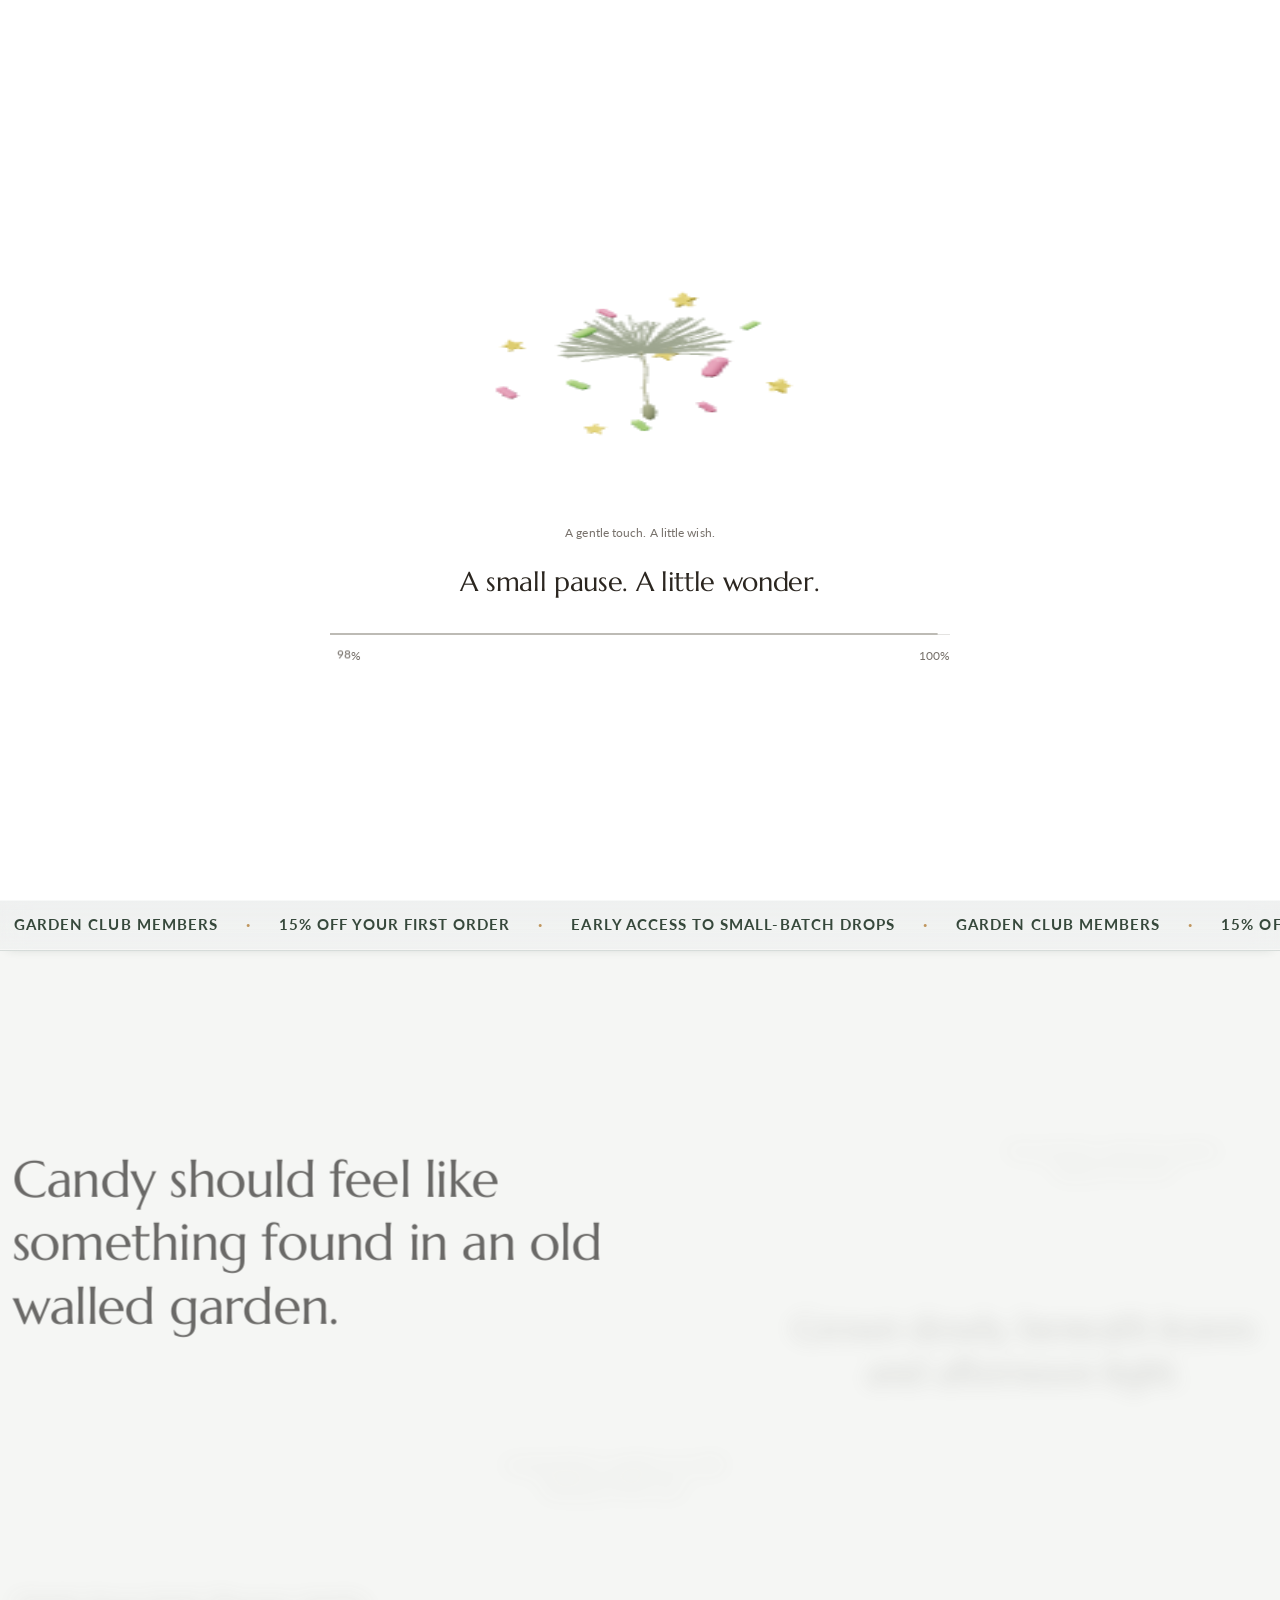
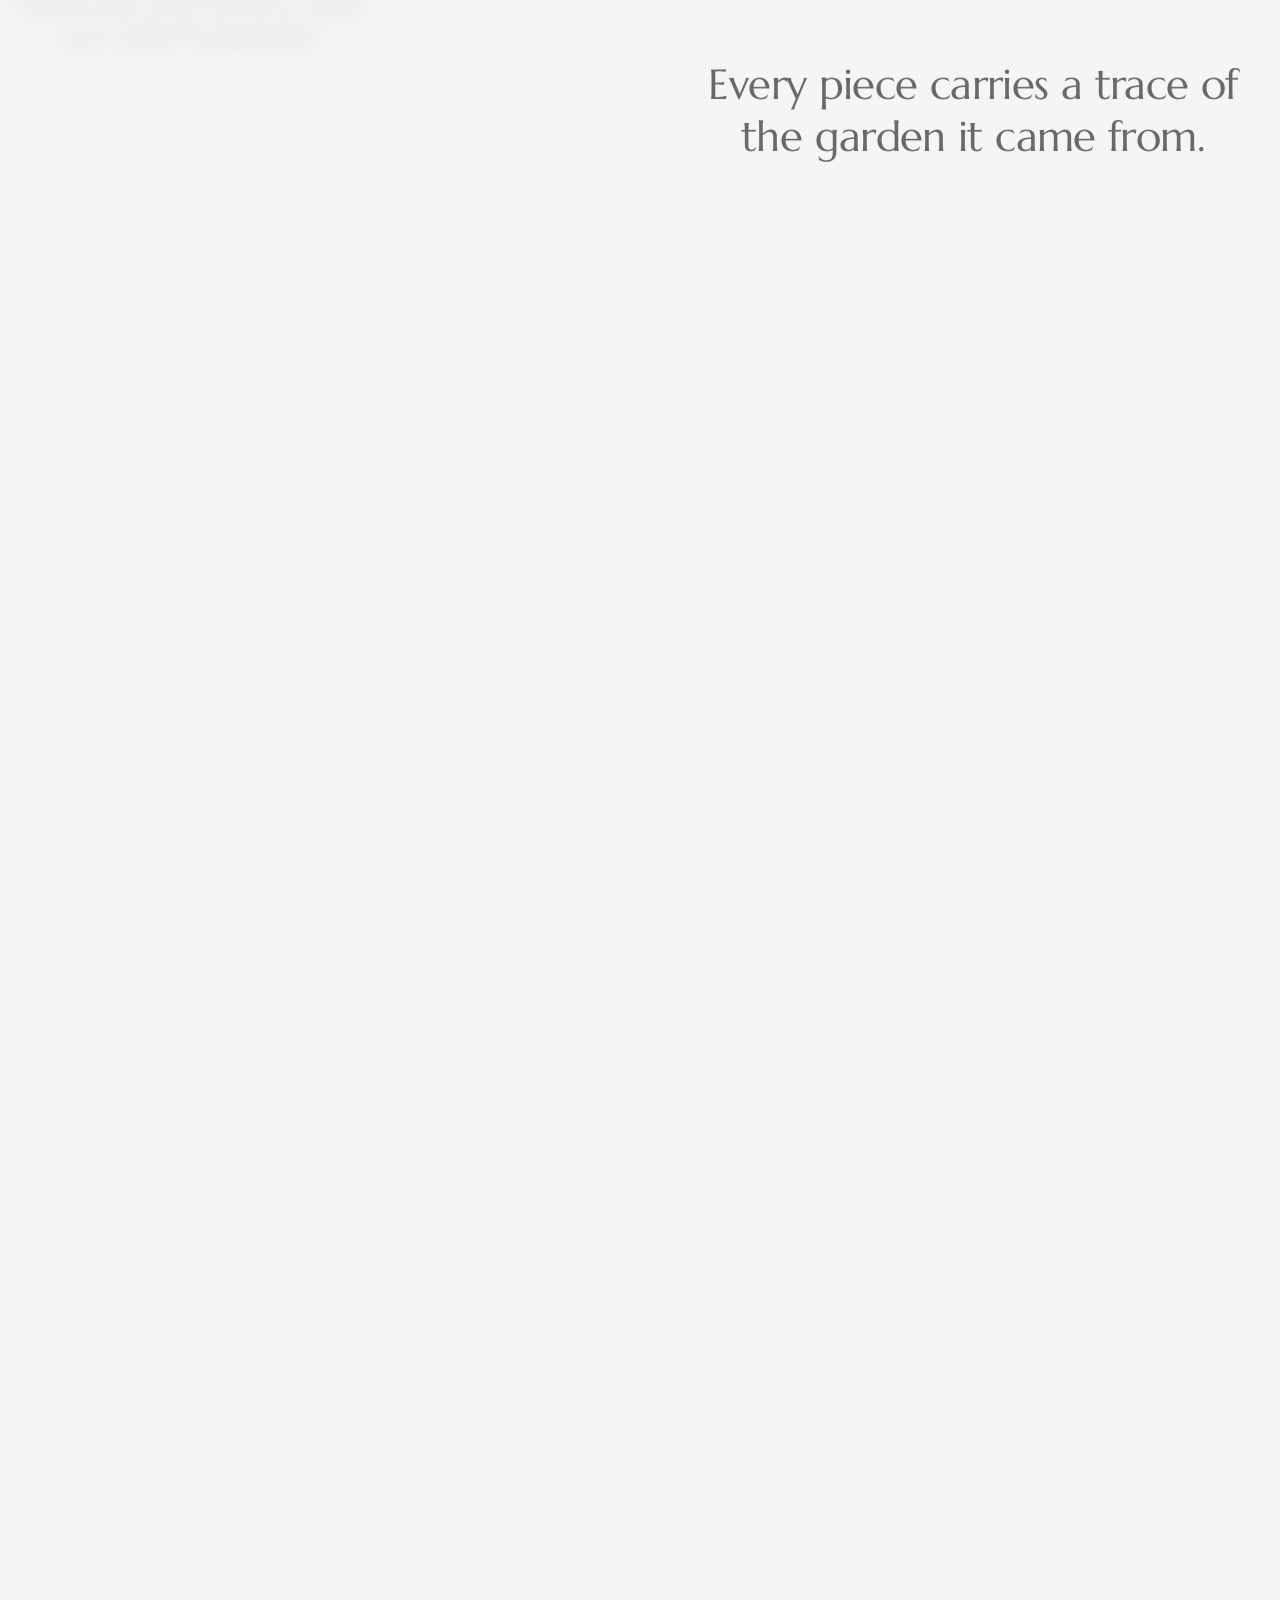
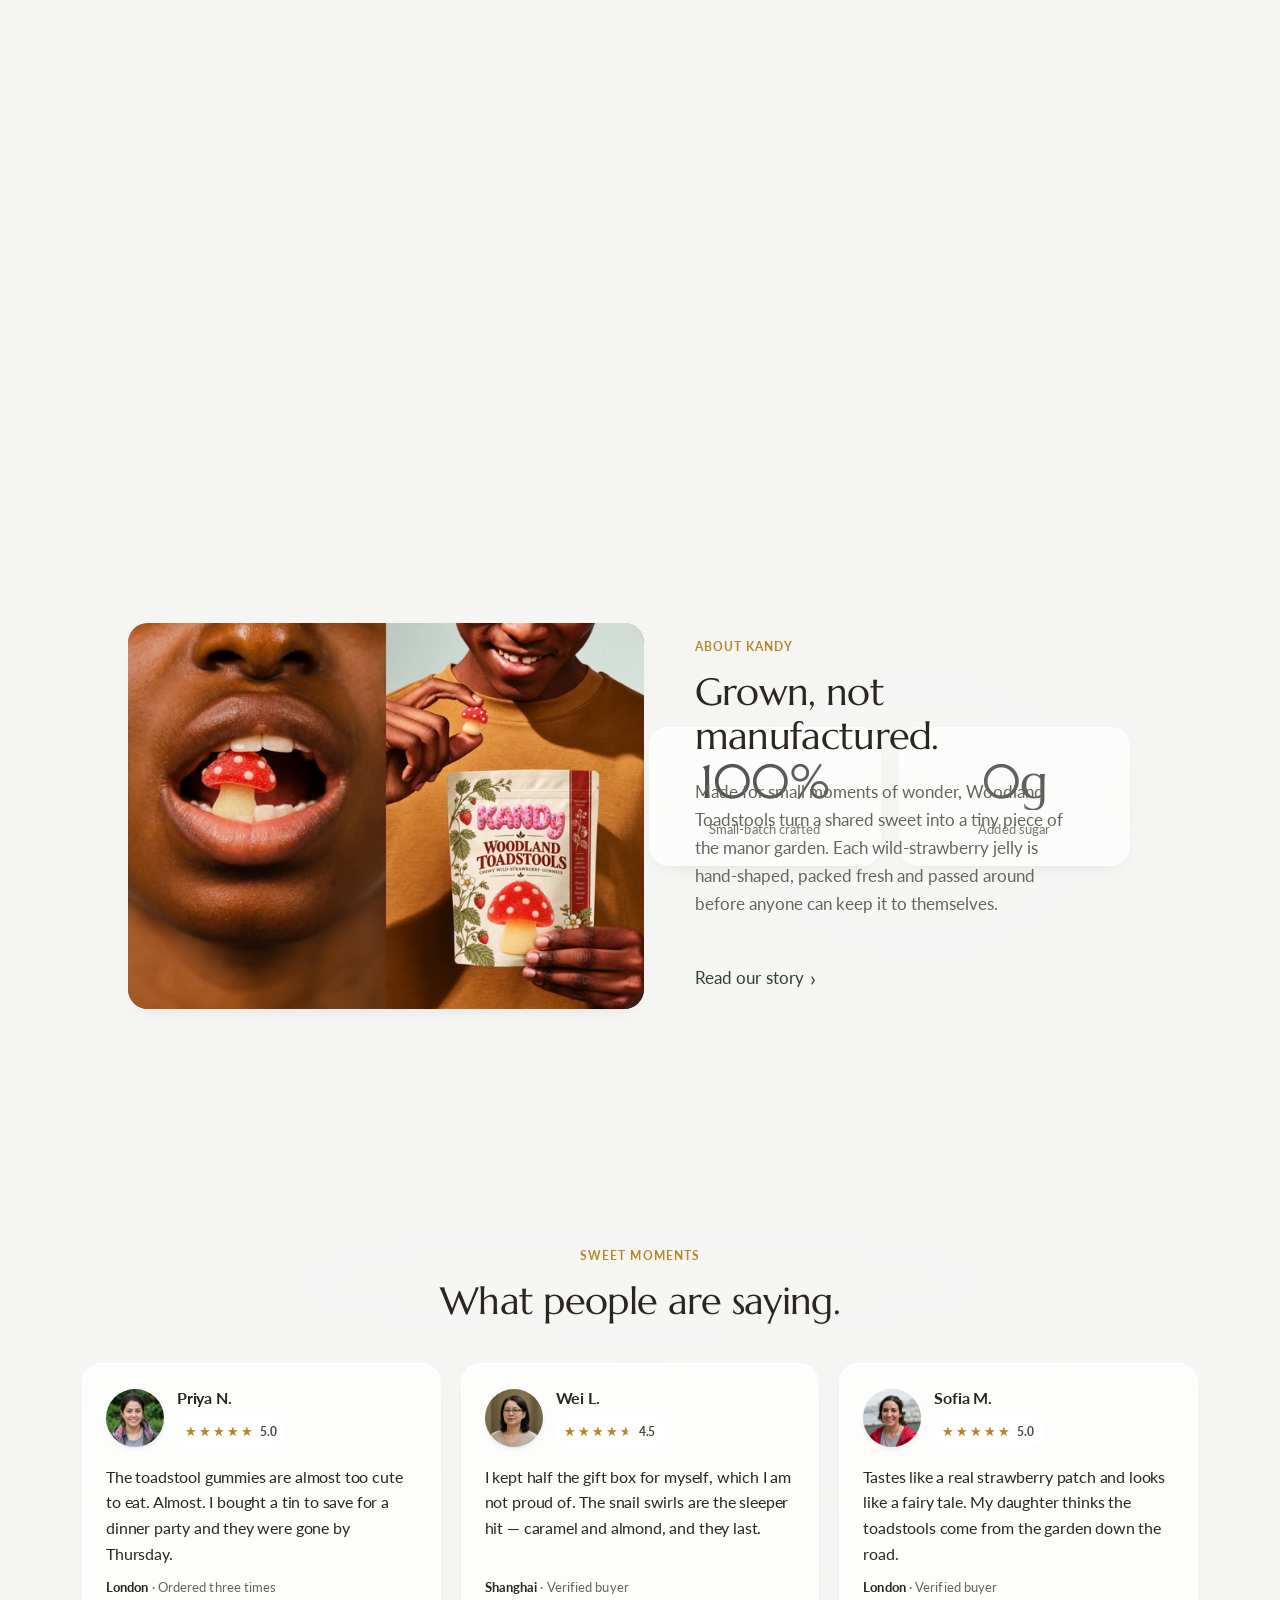
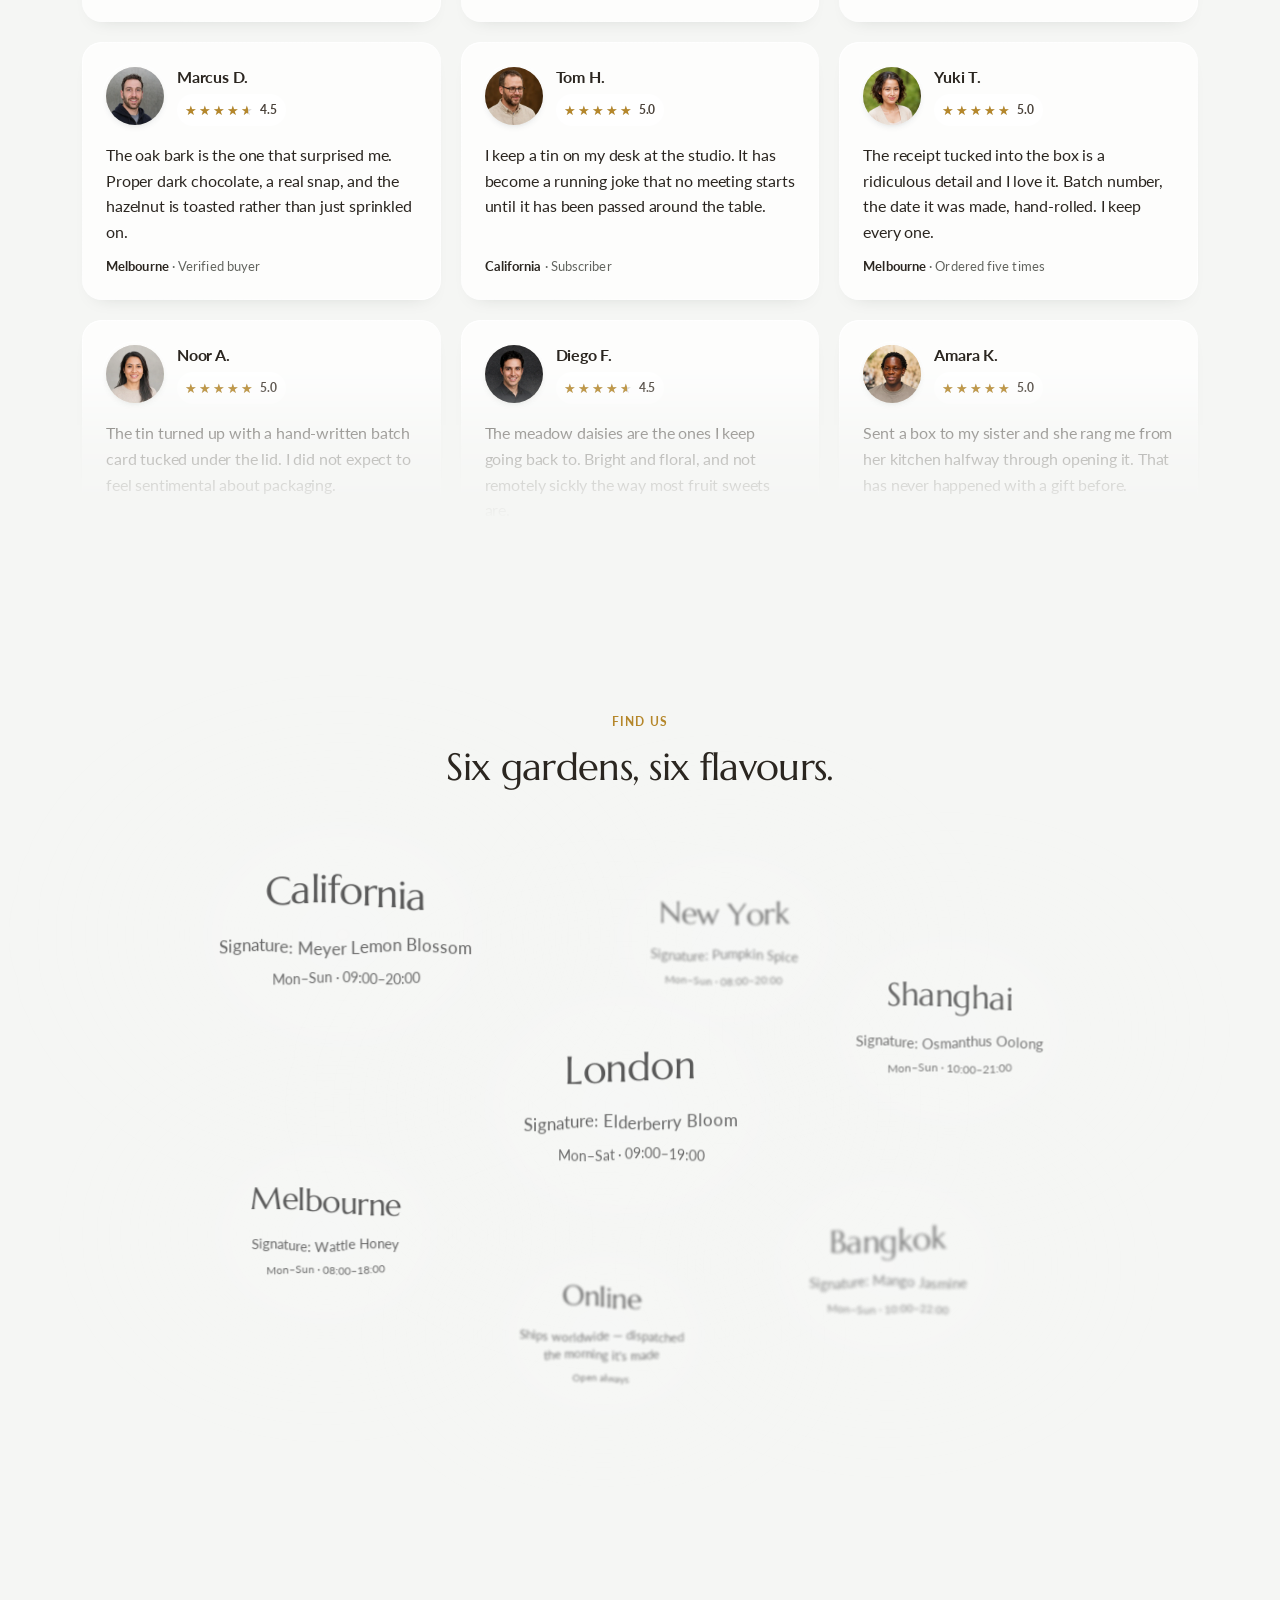
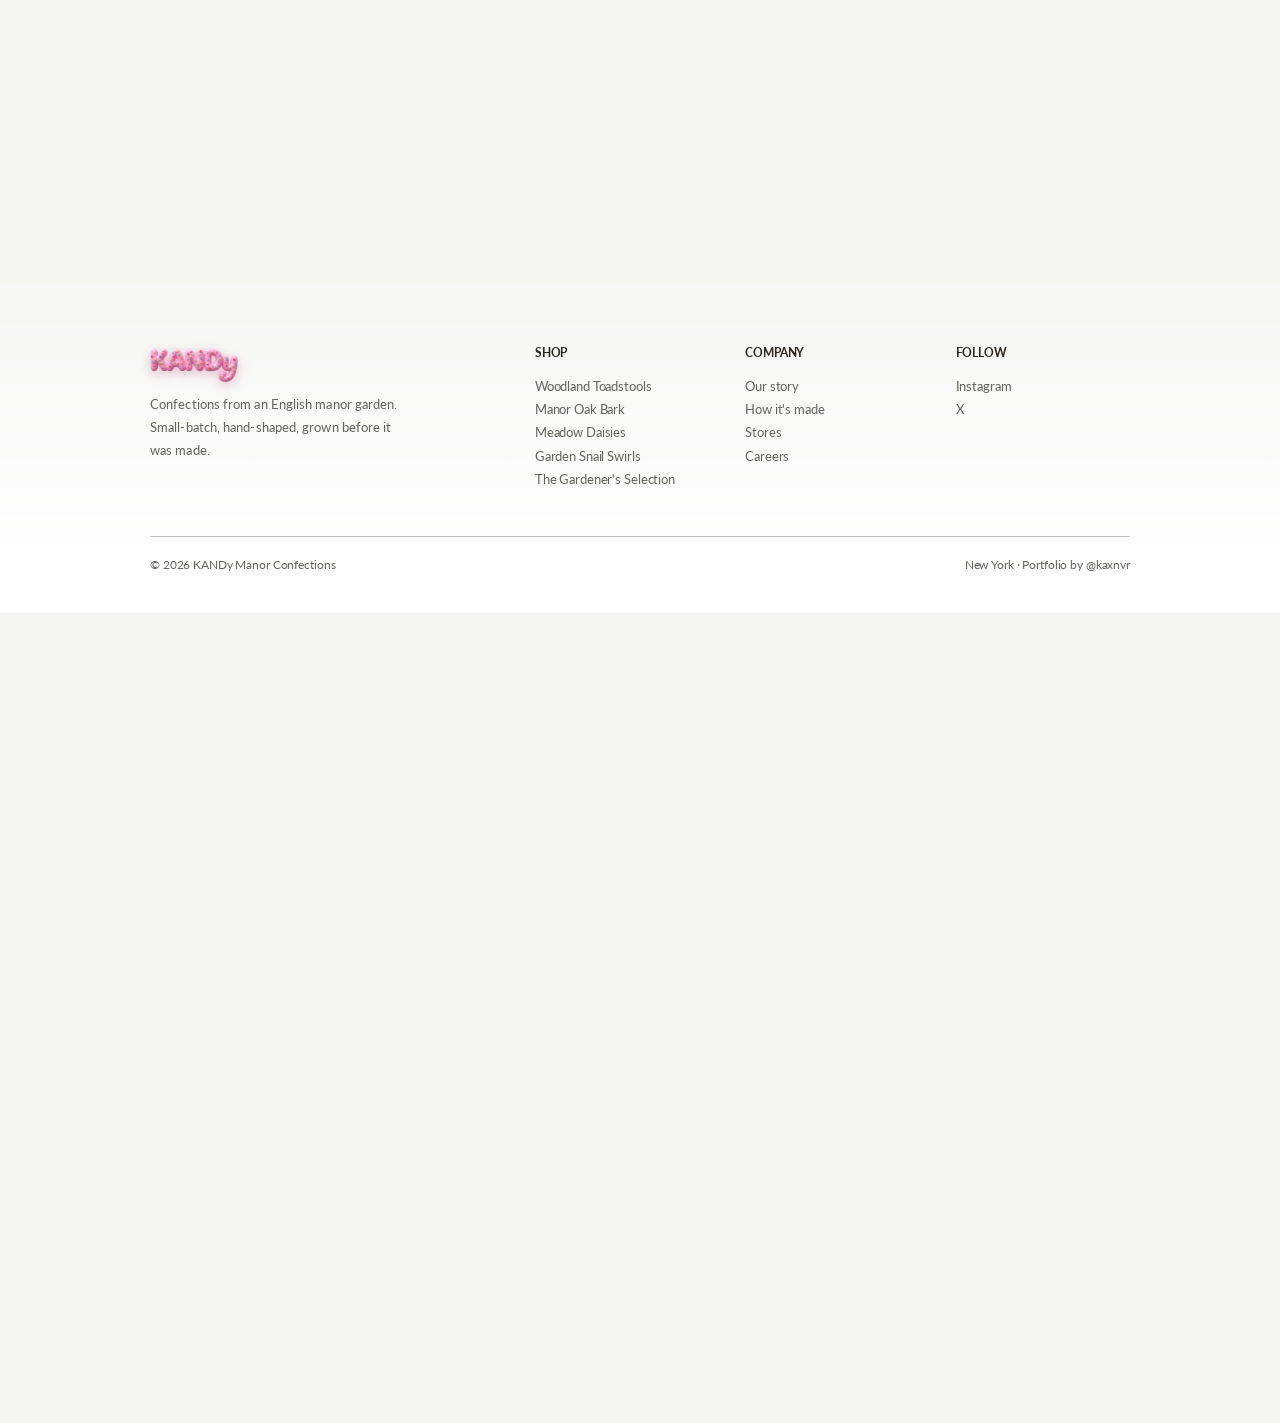
==== index.html @ 2b29126e "Publish KANDy portfolio with optimized assets and demo controls" ====
<!doctype html>
<html lang="en">
<head>
<meta charset="utf-8">
<meta name="viewport" content="width=device-width, initial-scale=1">
<title>KANDy — Confections from the Manor Garden</title>
<script>location.replace('./Website/design-a-receipt.html' + location.search + location.hash);</script>
<noscript><meta http-equiv="refresh" content="0;url=./Website/design-a-receipt.html"></noscript>
</head>
<body><a href="./Website/design-a-receipt.html">Enter the KANDy garden</a></body>
</html>
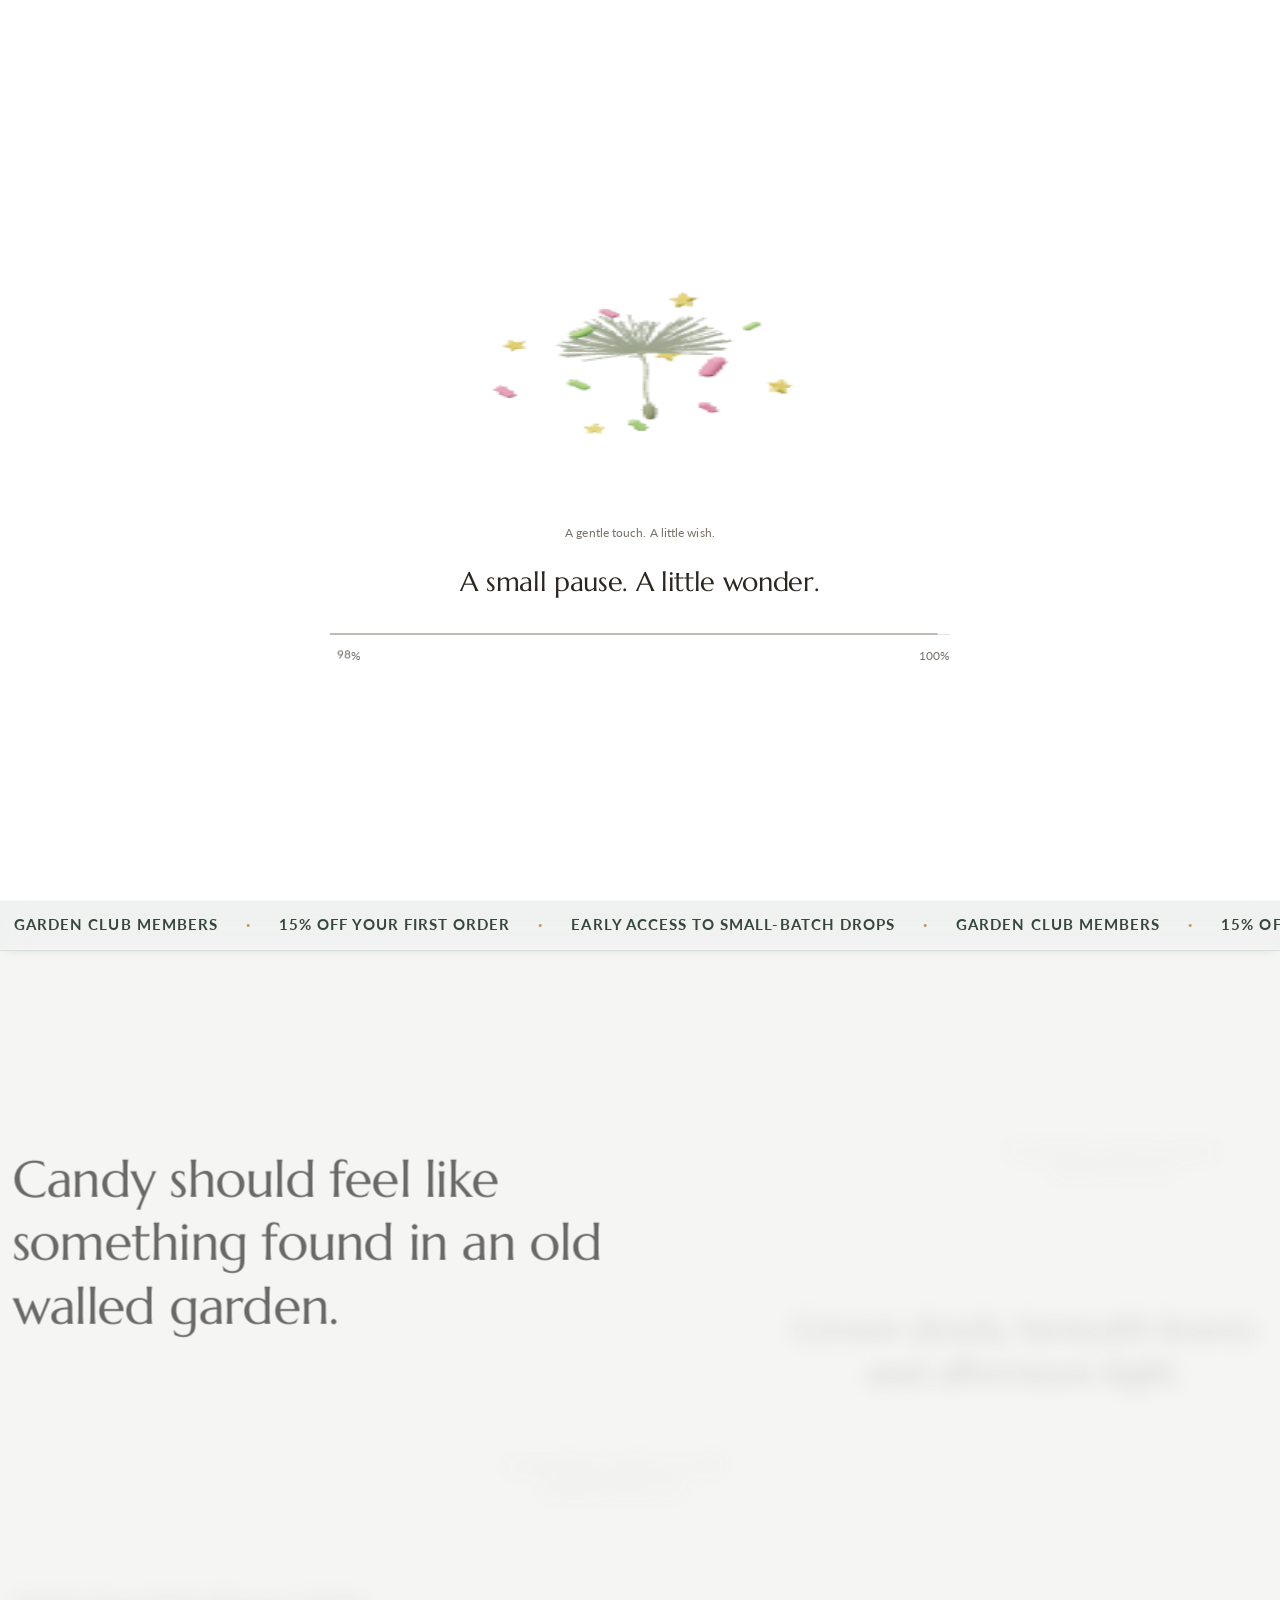
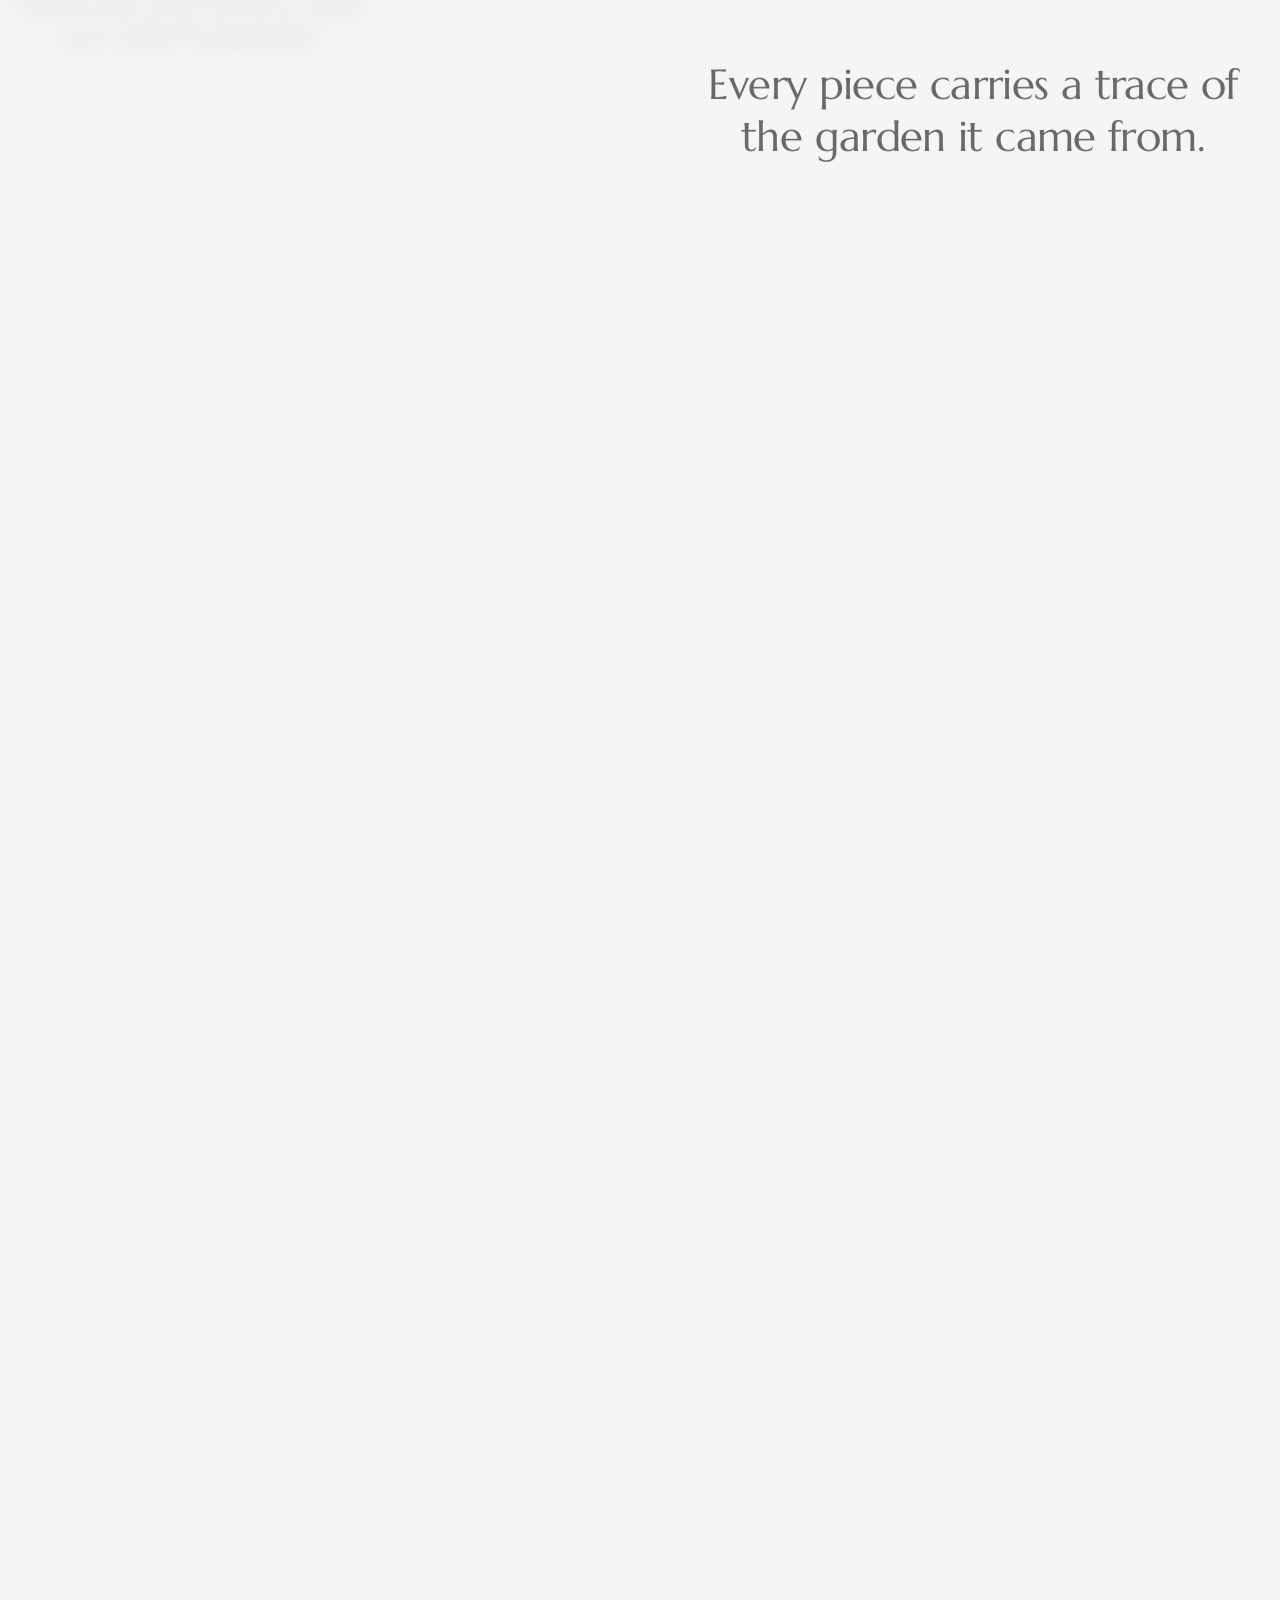
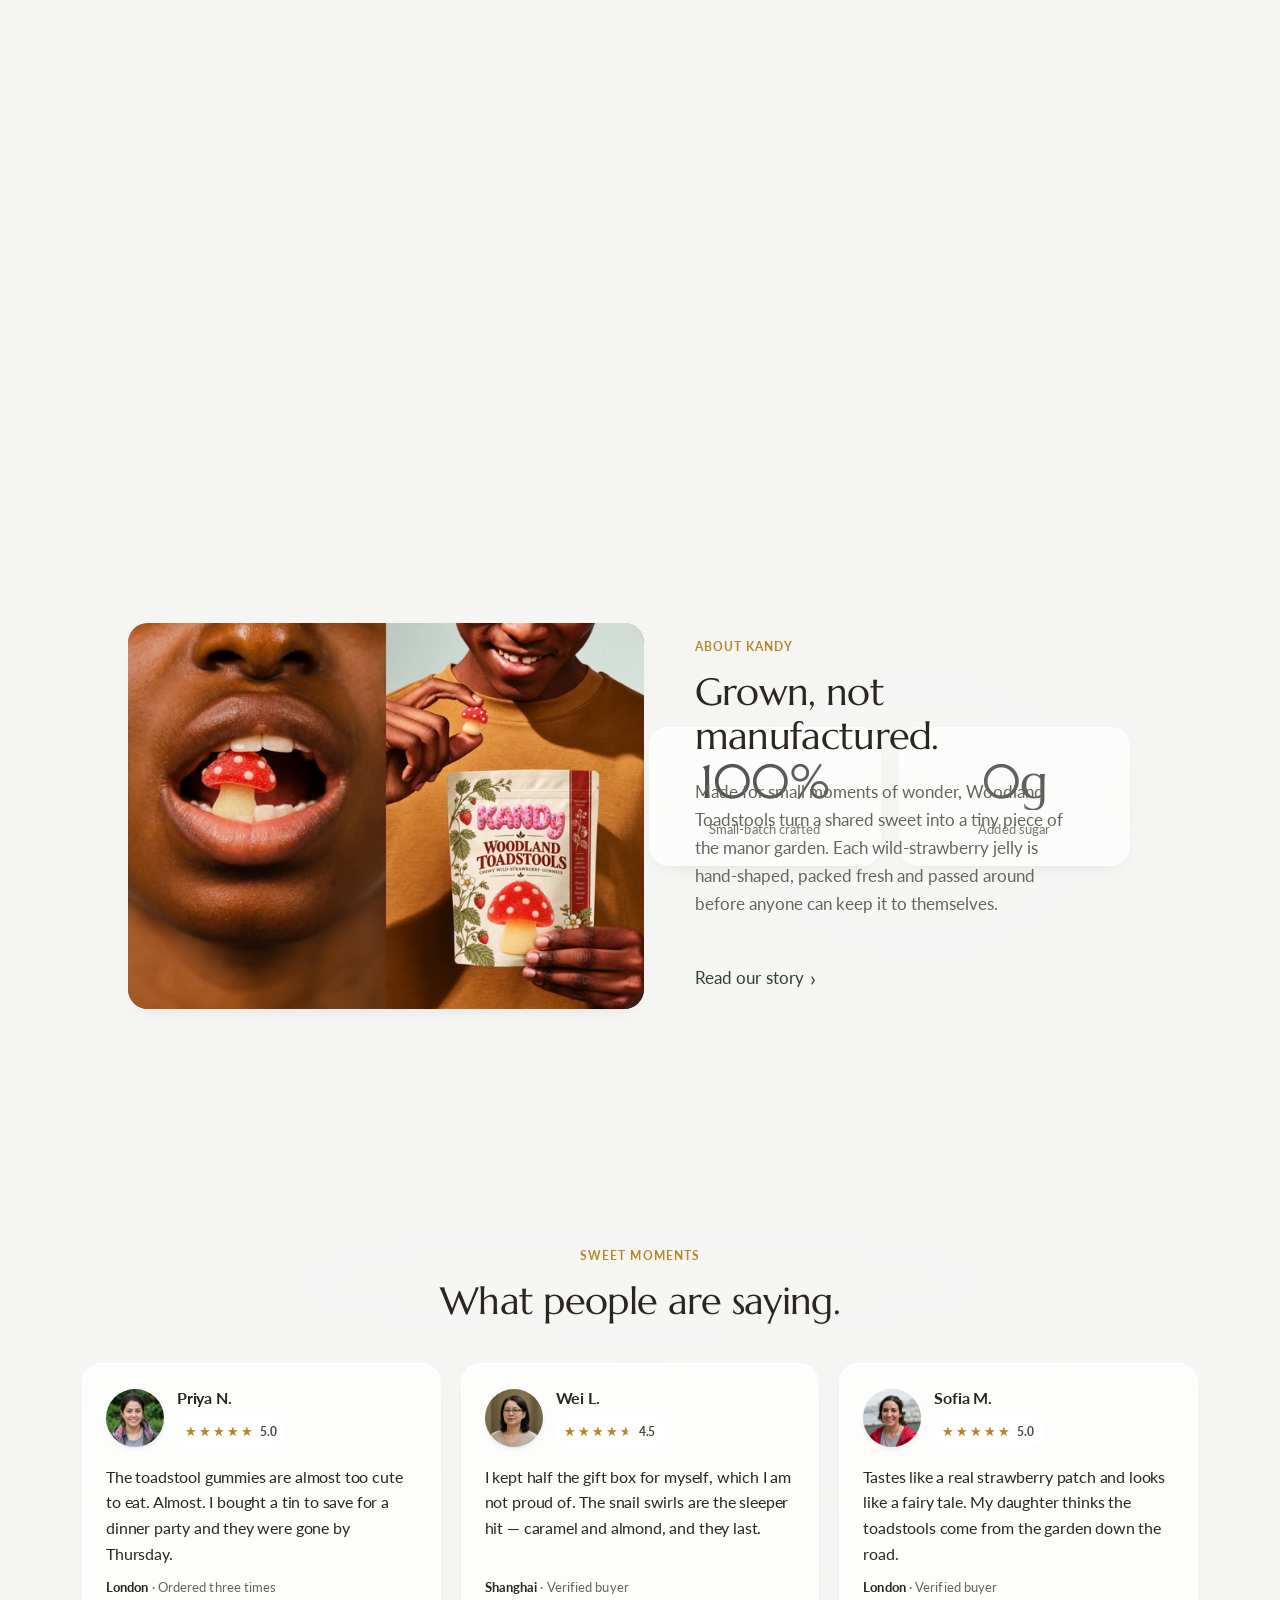
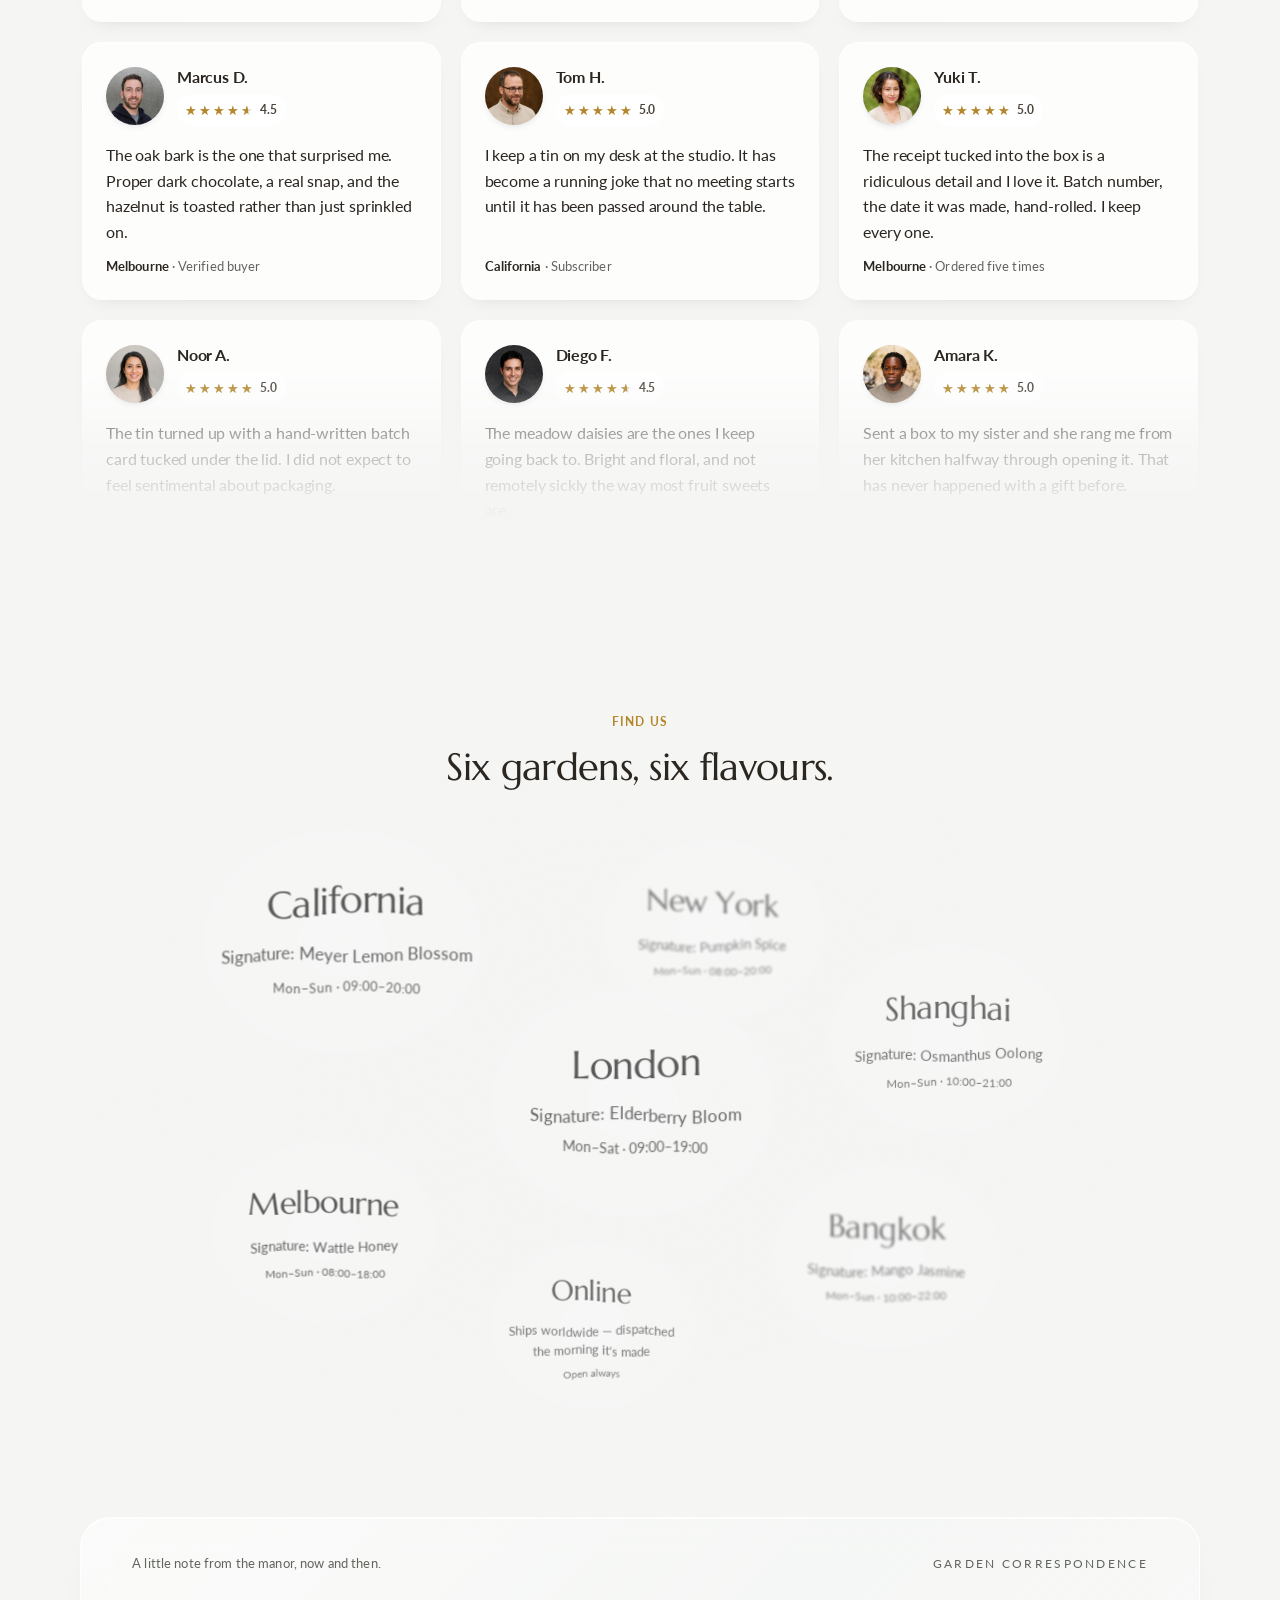
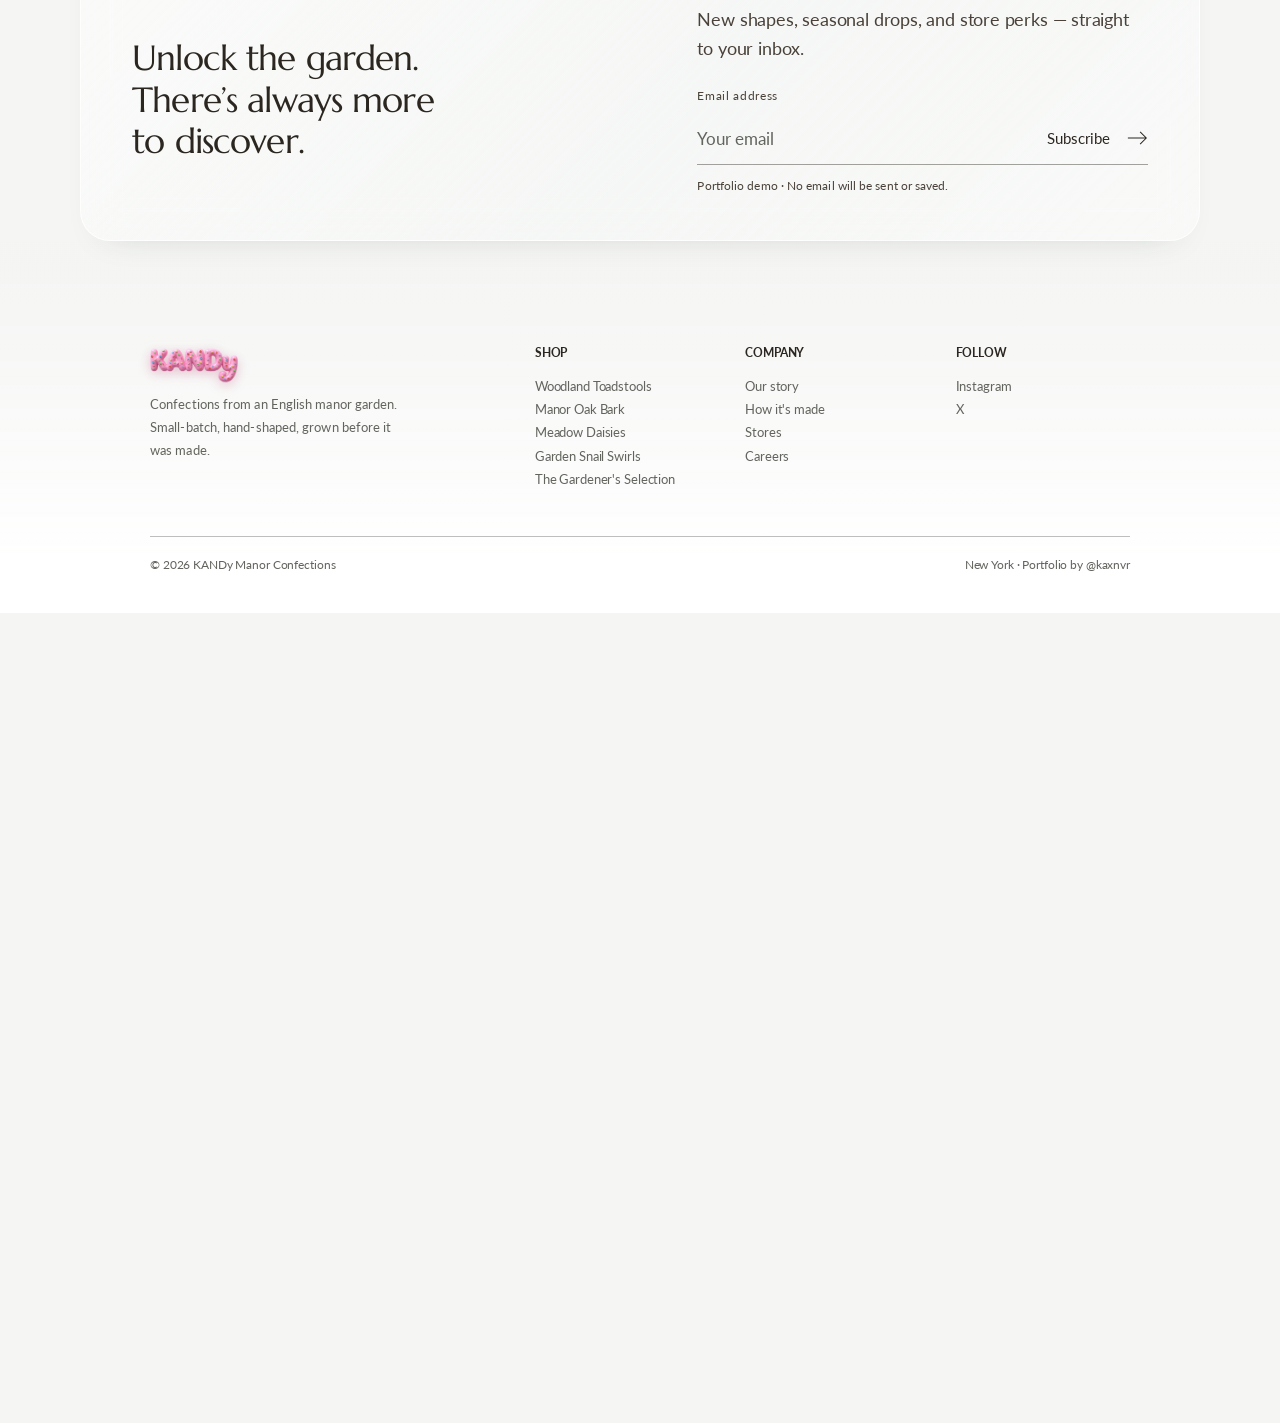
==== commit aaeb3f91: "Use the original K letter as the browser favicon" ====
--- a/index.html
+++ b/index.html
@@ -4,6 +4,7 @@
 <meta charset="utf-8">
 <meta name="viewport" content="width=device-width, initial-scale=1">
 <title>KANDy — Confections from the Manor Garden</title>
+<link rel="icon" type="image/png" sizes="128x128" href="./Website/assets/web/optimized/kandy-k-favicon-20261008.png">
 <script>location.replace('./Website/design-a-receipt.html' + location.search + location.hash);</script>
 <noscript><meta http-equiv="refresh" content="0;url=./Website/design-a-receipt.html"></noscript>
 </head>
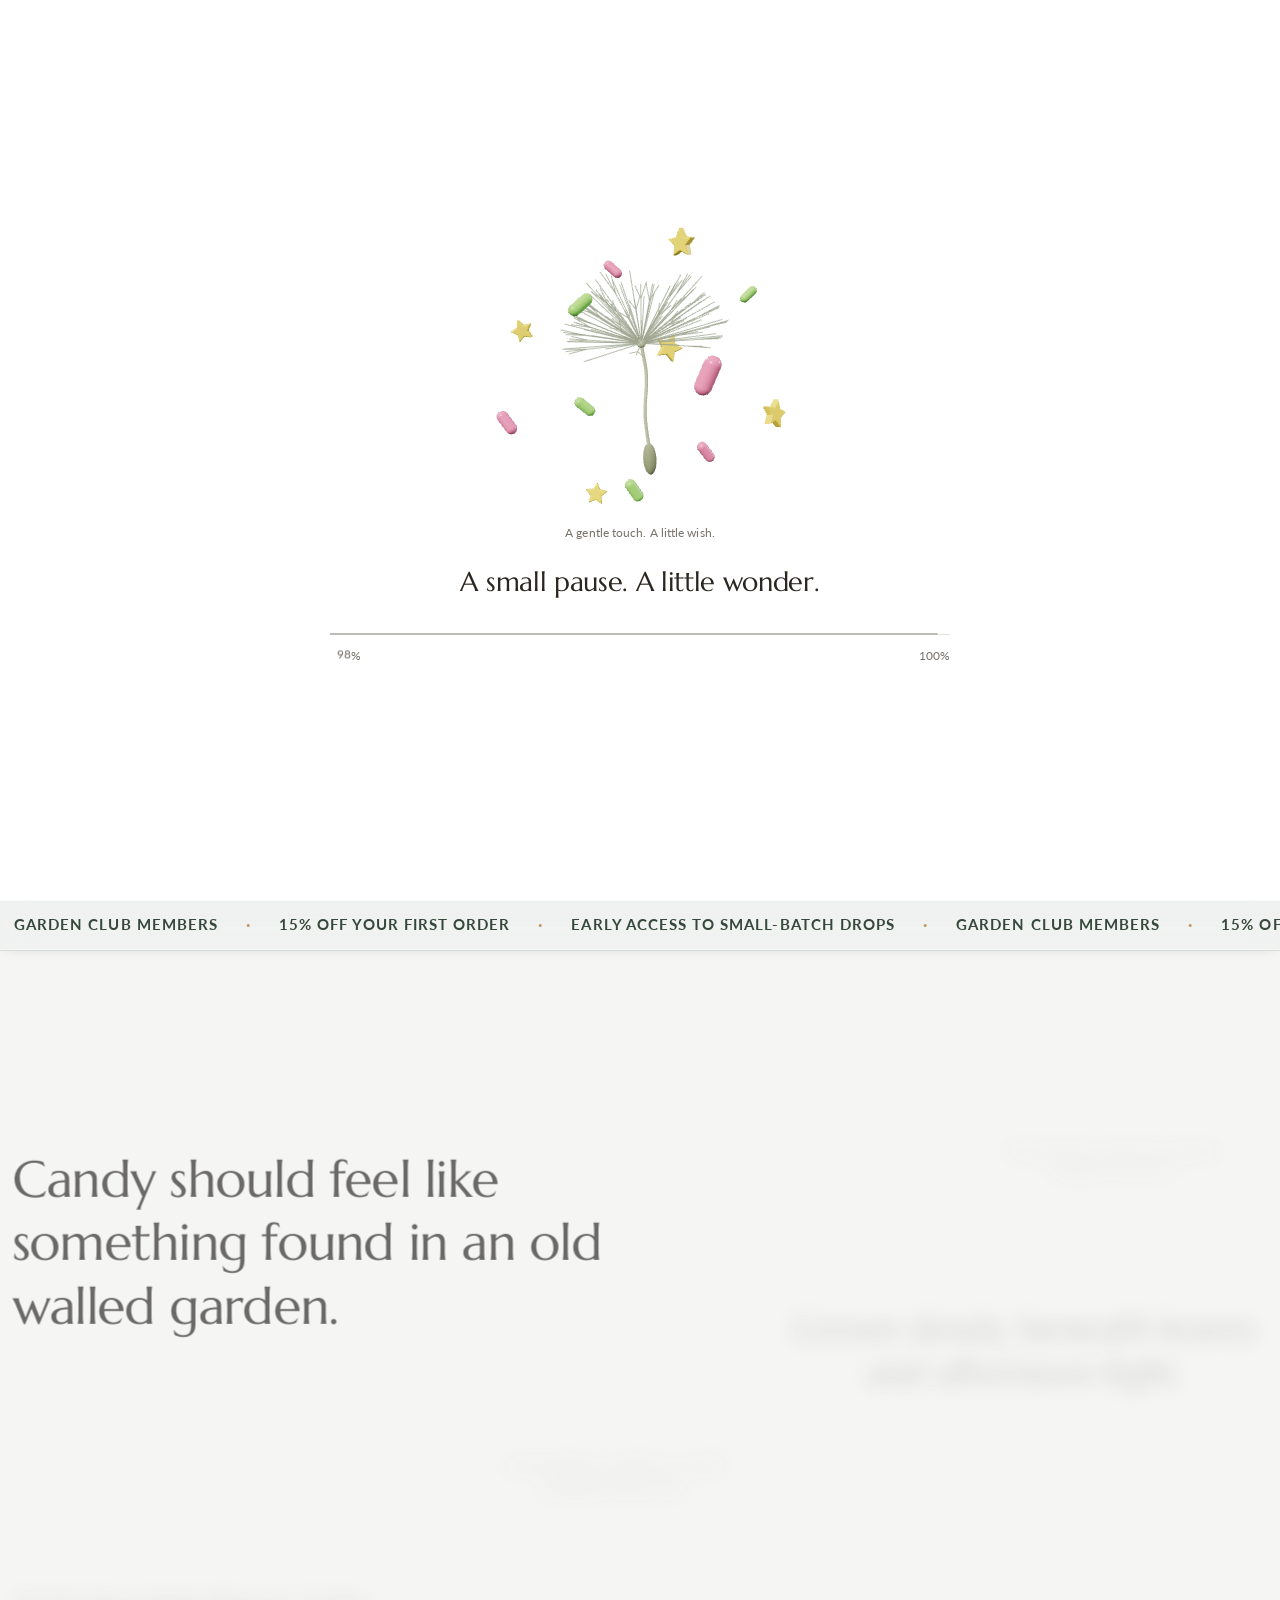
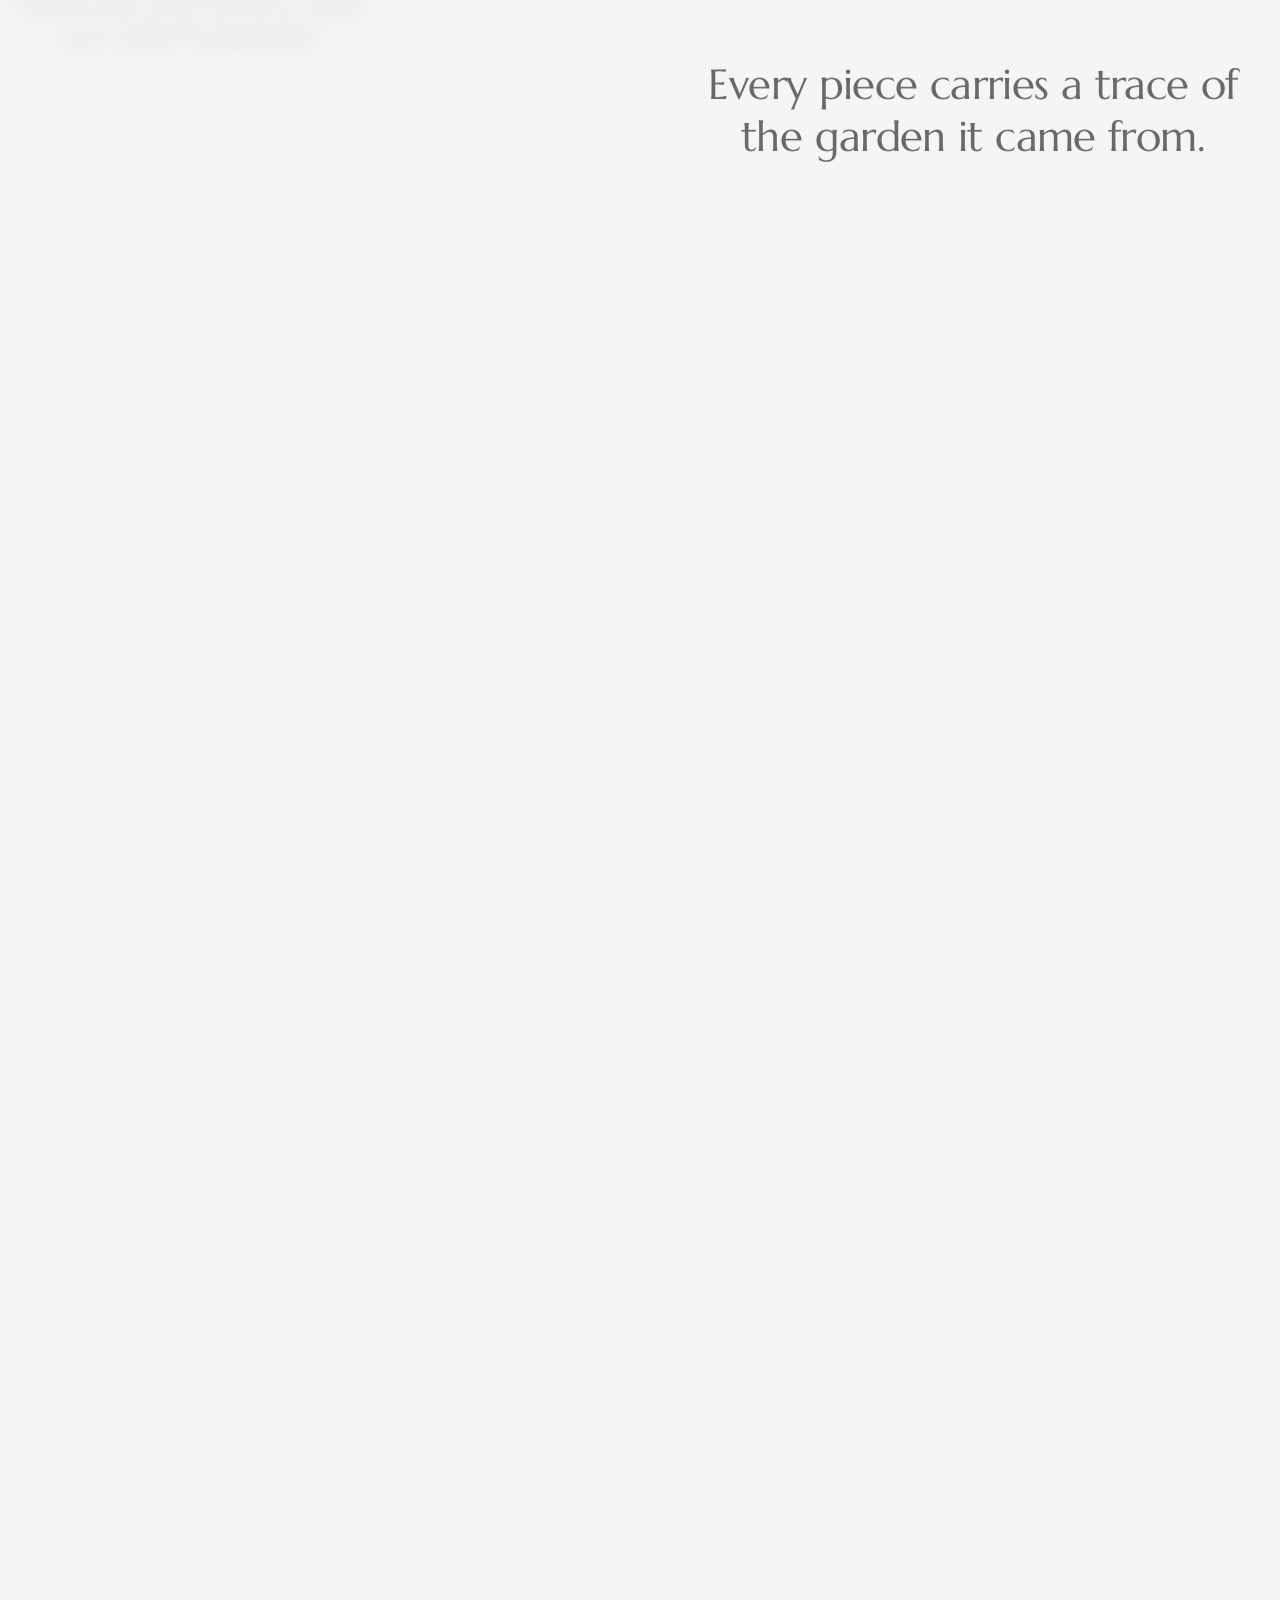
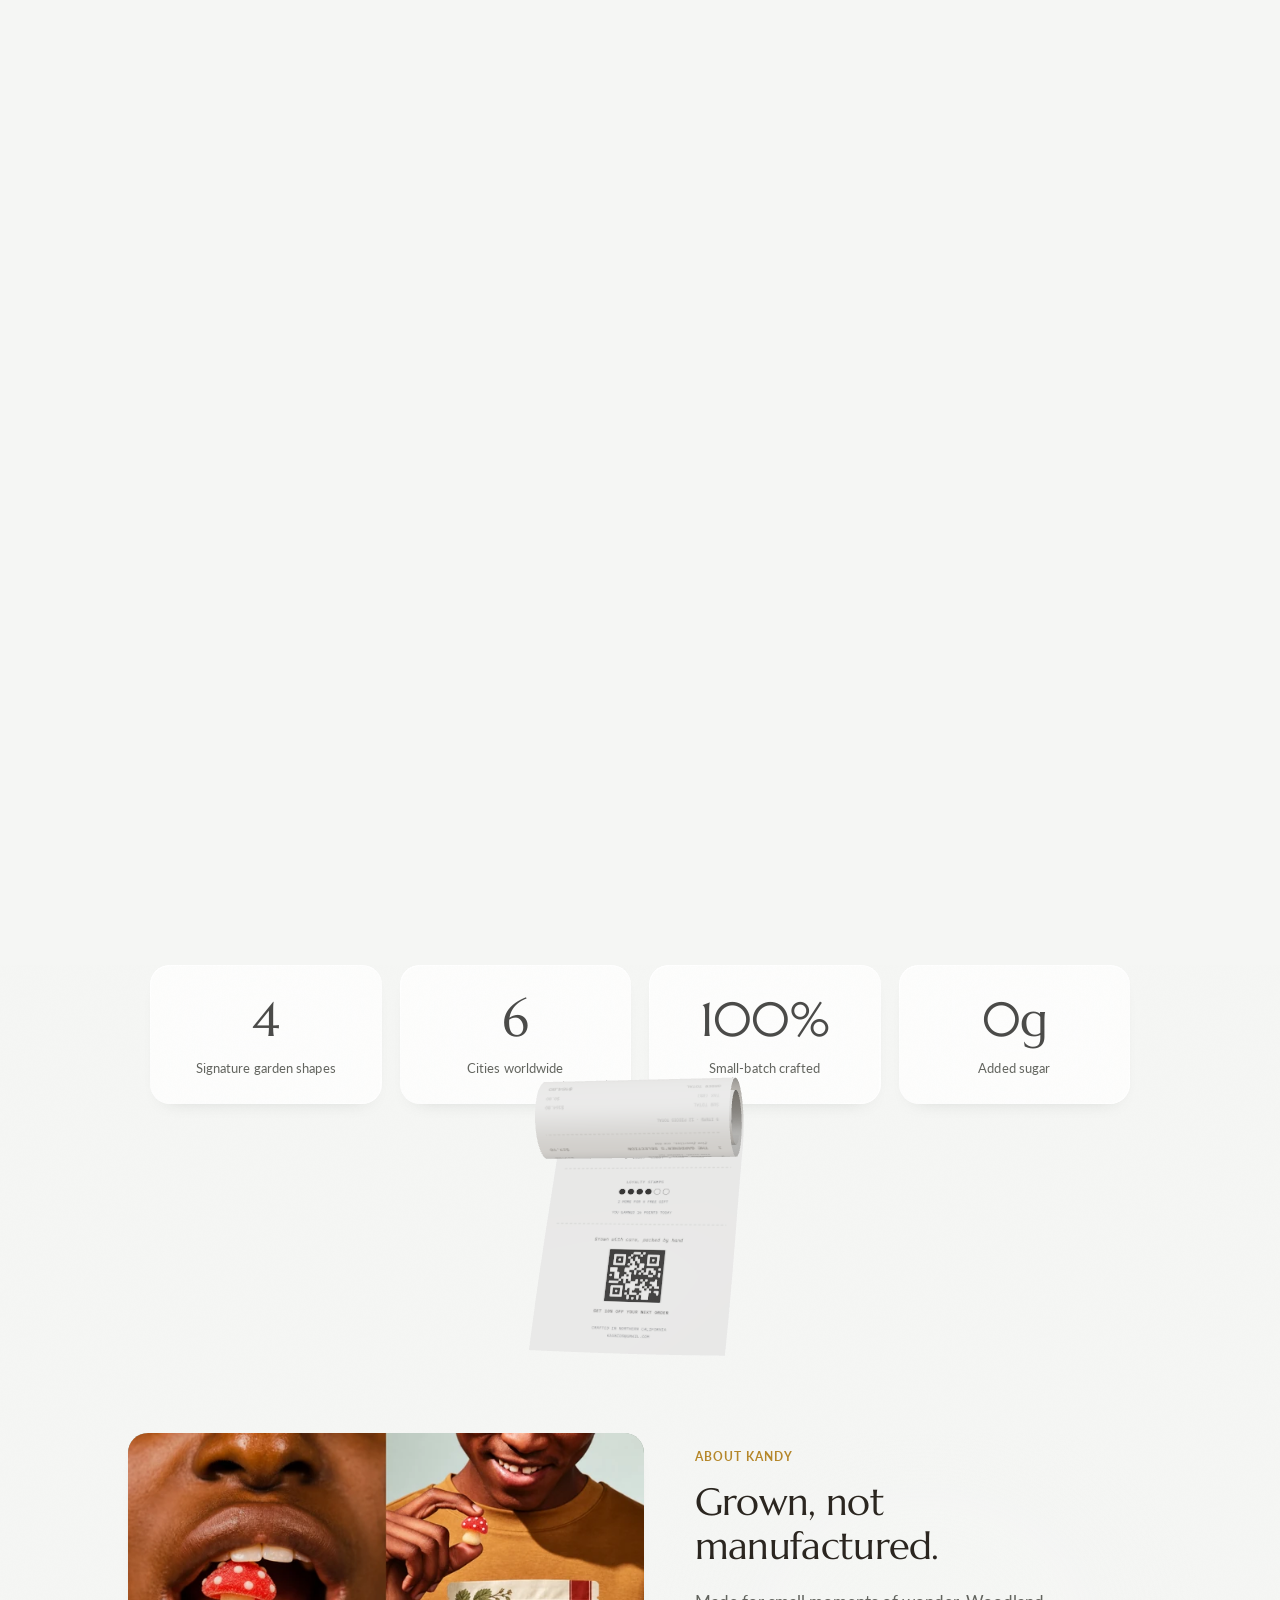
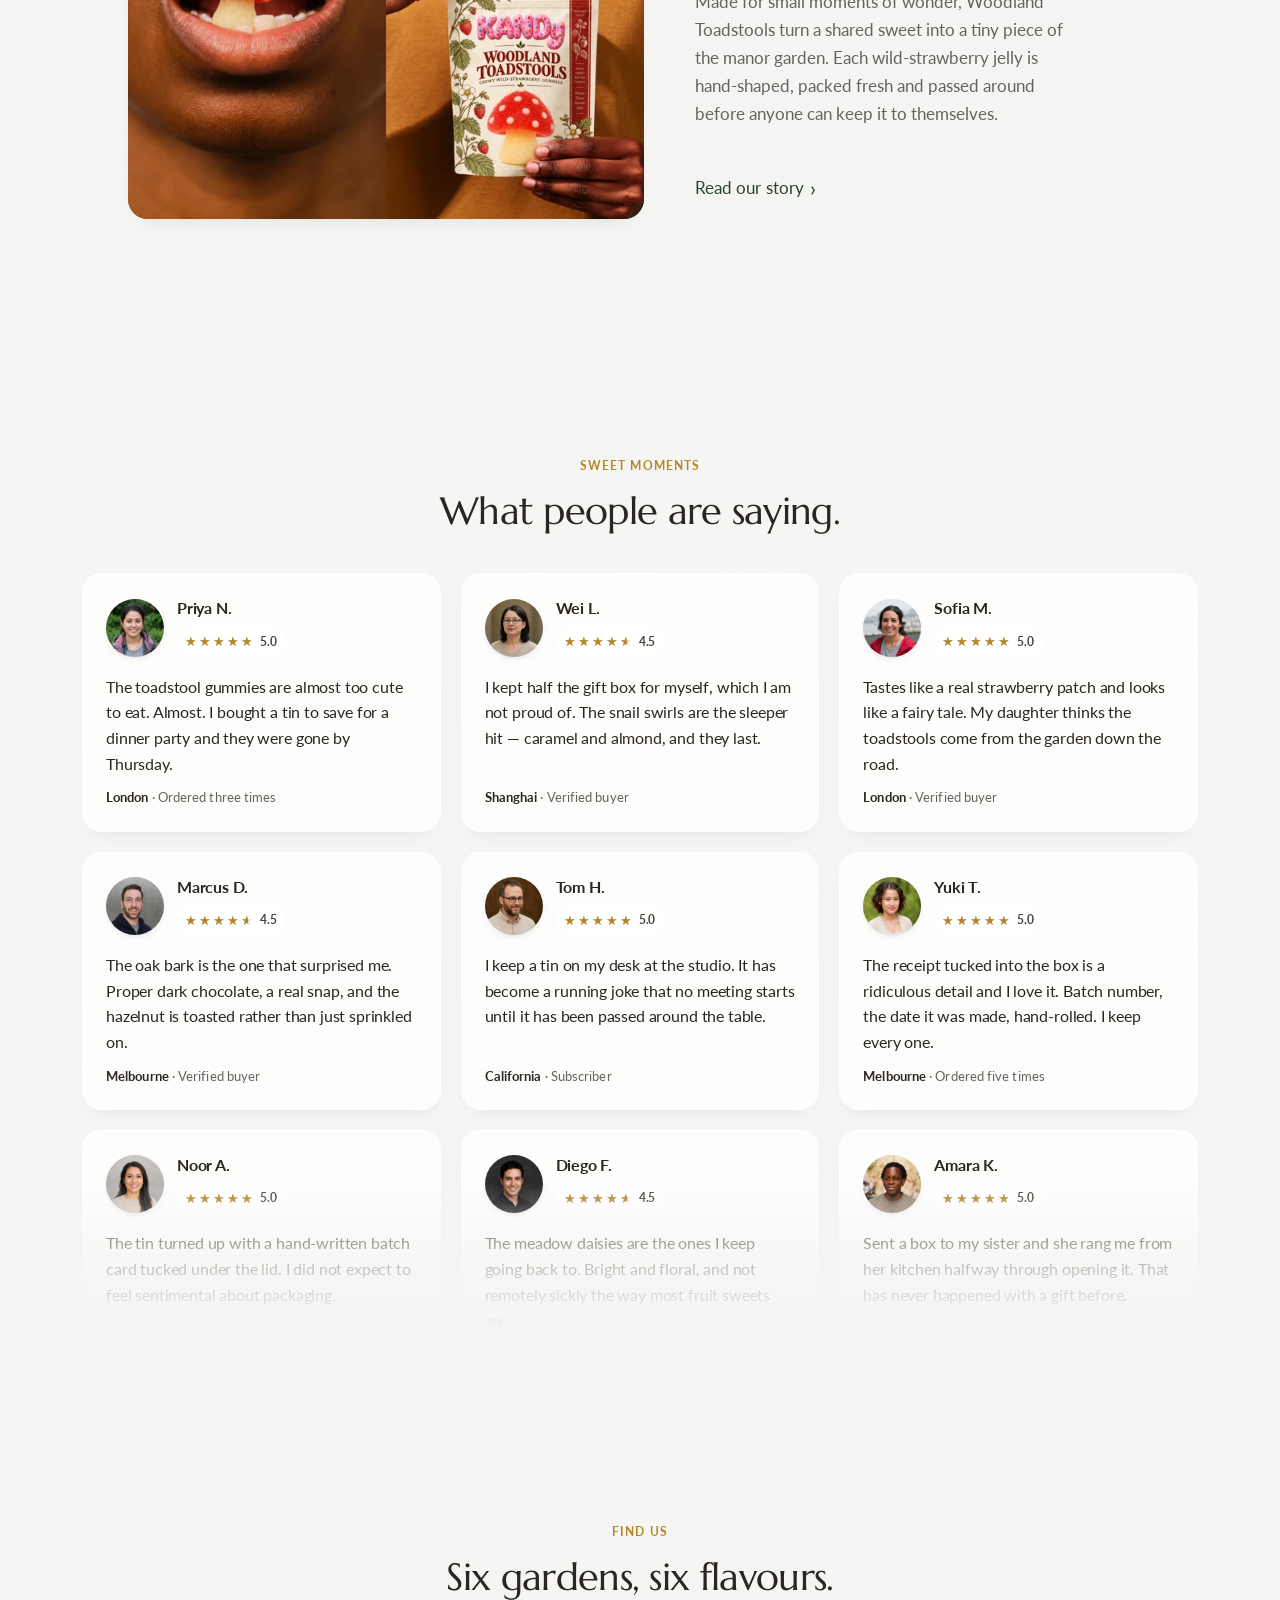
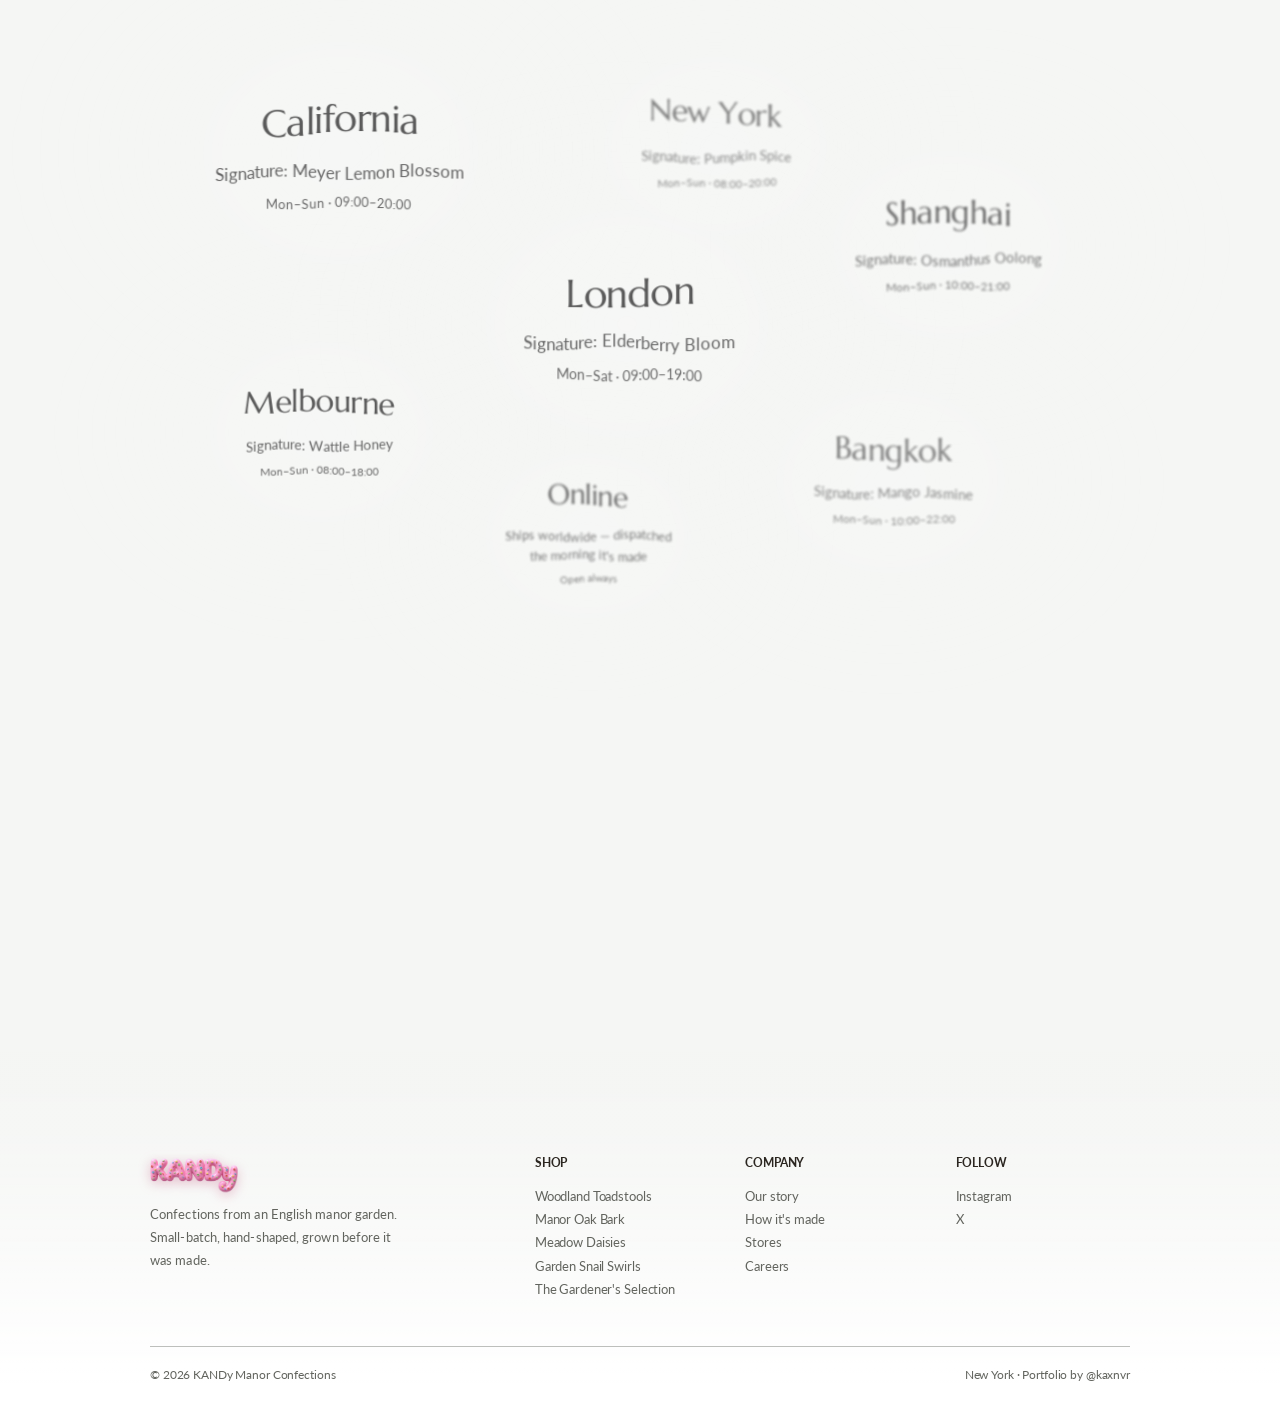
==== commit c9c6fb5b: "Remove compact mission gap and add homepage share preview" ====
--- a/index.html
+++ b/index.html
@@ -4,6 +4,23 @@
 <meta charset="utf-8">
 <meta name="viewport" content="width=device-width, initial-scale=1">
 <title>KANDy — Confections from the Manor Garden</title>
+<meta name="description" content="Confections from an English manor garden. Small-batch, hand-shaped, grown before it was made.">
+<link rel="canonical" href="https://kaxnvr.github.io/kandy/">
+<meta property="og:type" content="website">
+<meta property="og:site_name" content="KANDy">
+<meta property="og:title" content="KANDy — Confections from the Manor Garden">
+<meta property="og:description" content="Confections from an English manor garden. Small-batch, hand-shaped, grown before it was made.">
+<meta property="og:url" content="https://kaxnvr.github.io/kandy/">
+<meta property="og:image" content="https://kaxnvr.github.io/kandy/Website/assets/web/kandy-homepage-share-20261008.jpg">
+<meta property="og:image:type" content="image/jpeg">
+<meta property="og:image:width" content="1265">
+<meta property="og:image:height" content="711">
+<meta property="og:image:alt" content="The KANDy homepage: pink candy letters in an English manor garden.">
+<meta name="twitter:card" content="summary_large_image">
+<meta name="twitter:title" content="KANDy — Confections from the Manor Garden">
+<meta name="twitter:description" content="Confections from an English manor garden. Small-batch, hand-shaped, grown before it was made.">
+<meta name="twitter:image" content="https://kaxnvr.github.io/kandy/Website/assets/web/kandy-homepage-share-20261008.jpg">
+<meta name="twitter:image:alt" content="The KANDy homepage: pink candy letters in an English manor garden.">
 <link rel="icon" type="image/png" sizes="128x128" href="./Website/assets/web/optimized/kandy-k-favicon-20261008.png">
 <script>location.replace('./Website/design-a-receipt.html' + location.search + location.hash);</script>
 <noscript><meta http-equiv="refresh" content="0;url=./Website/design-a-receipt.html"></noscript>
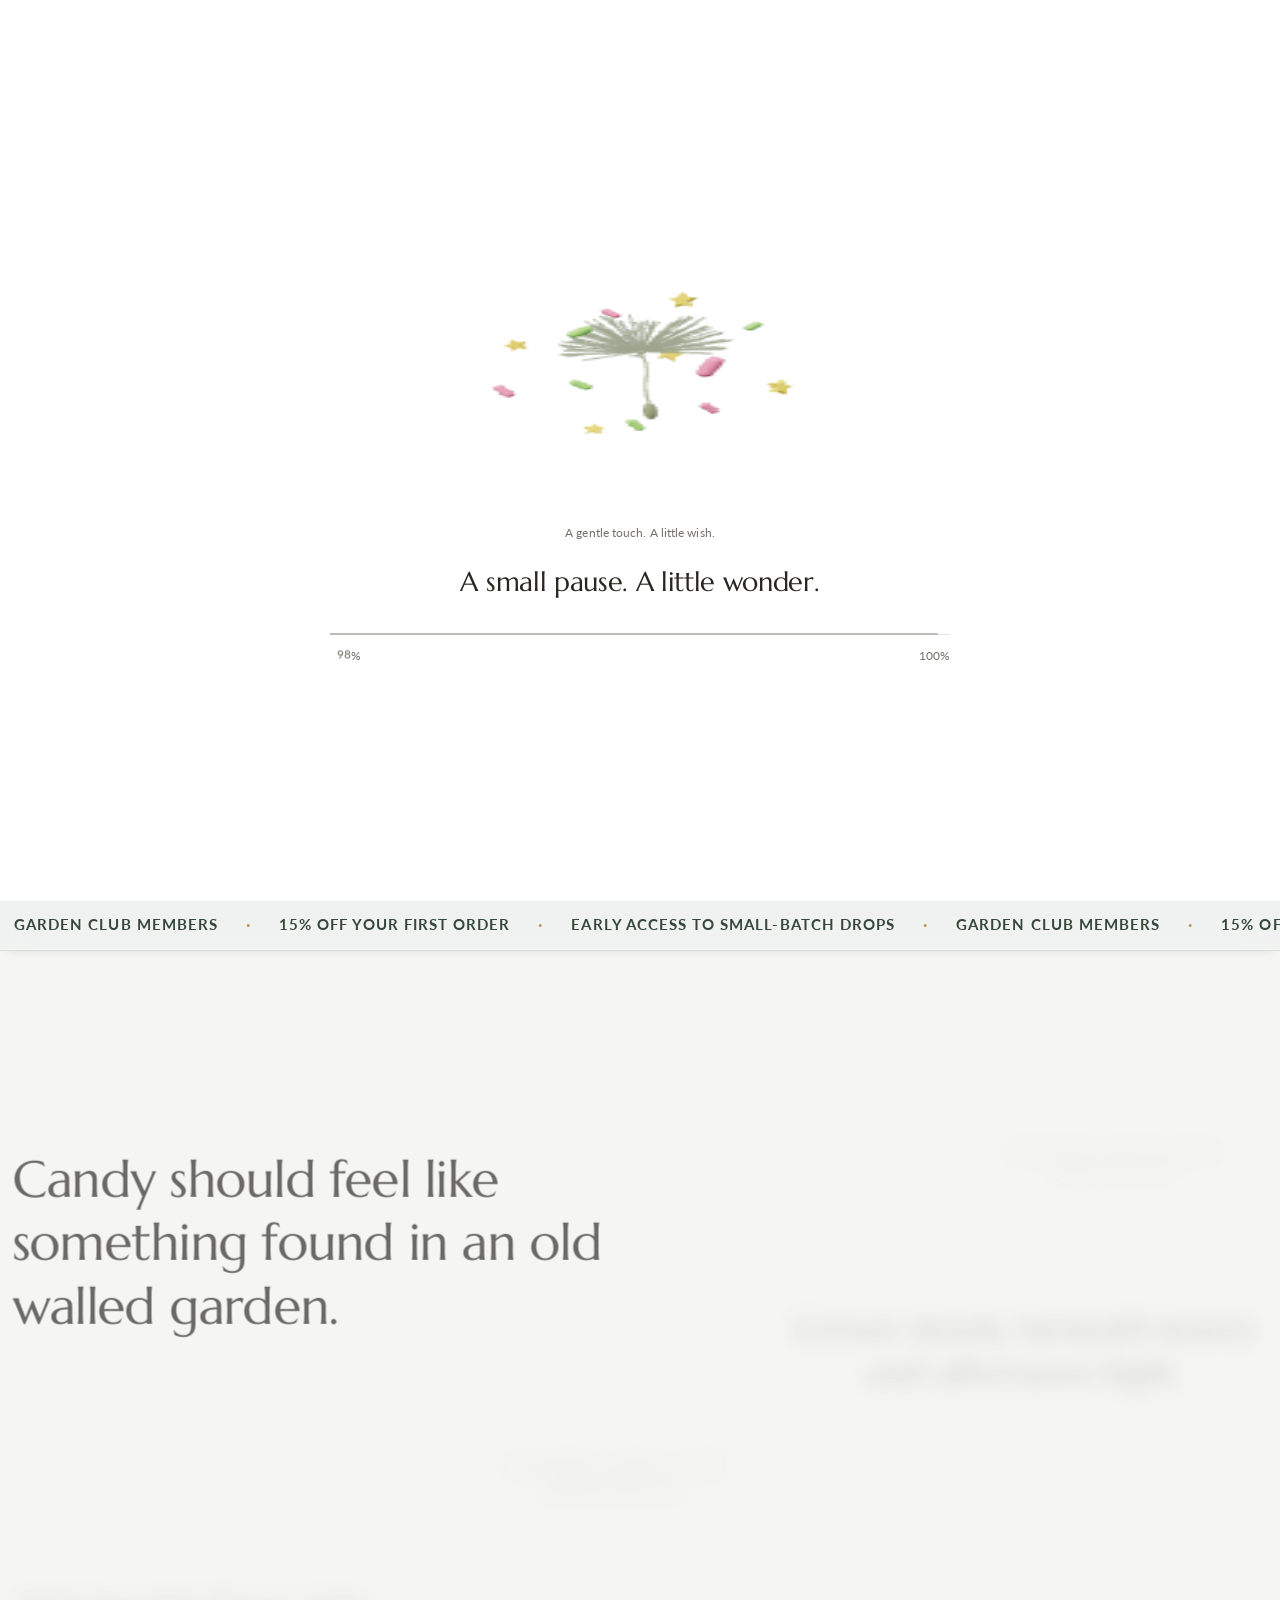
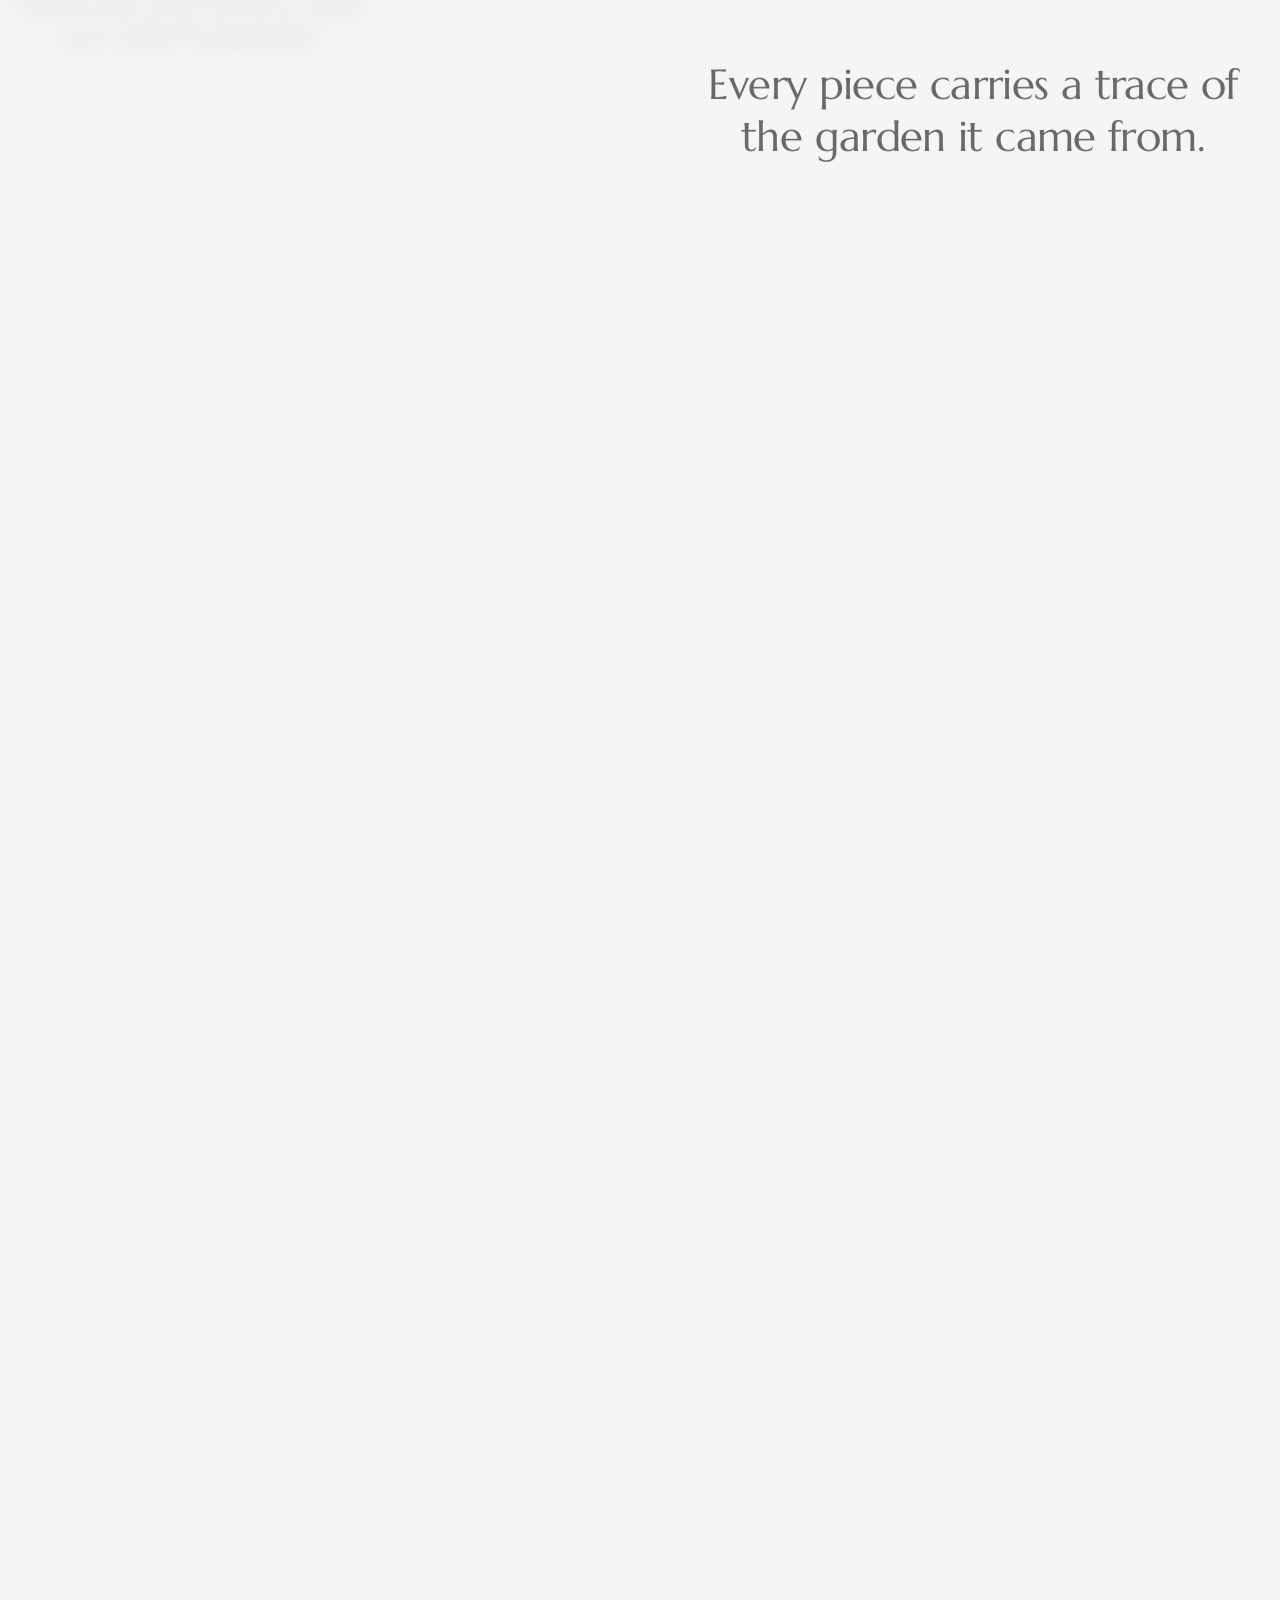
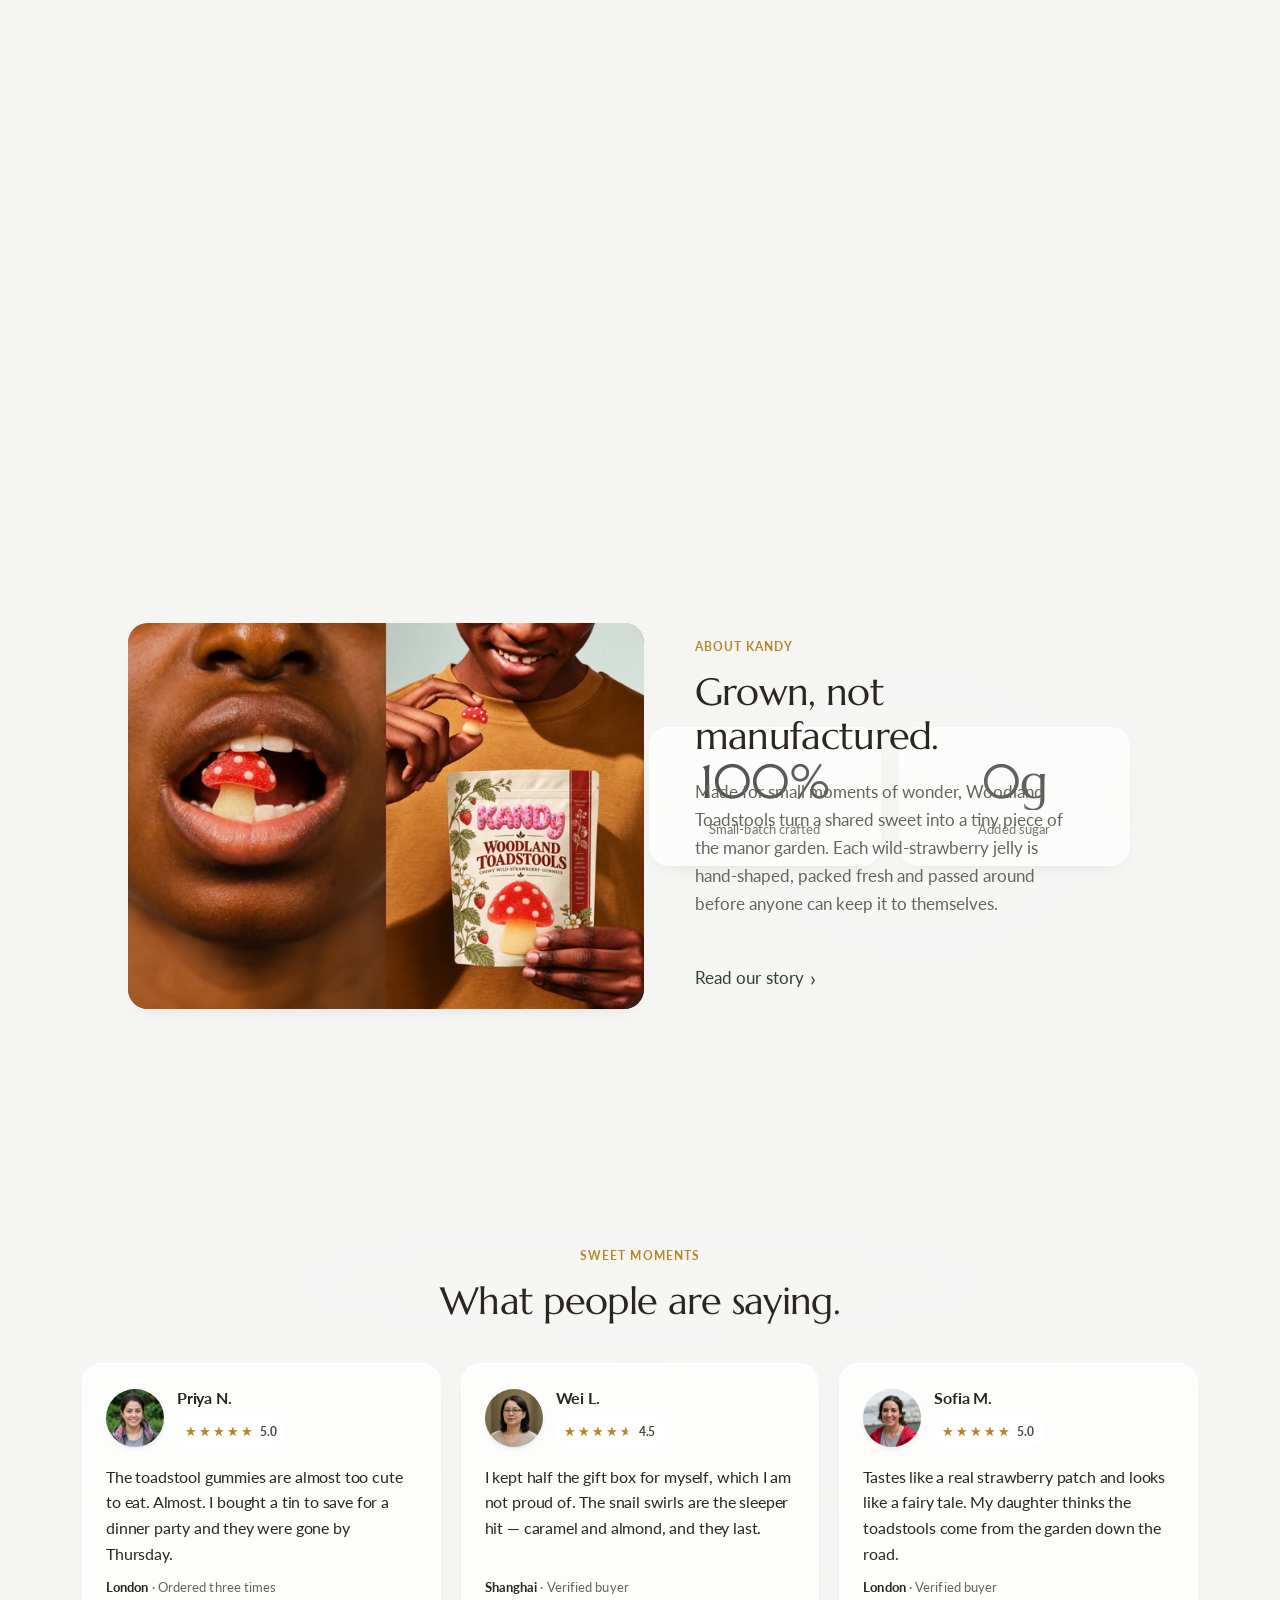
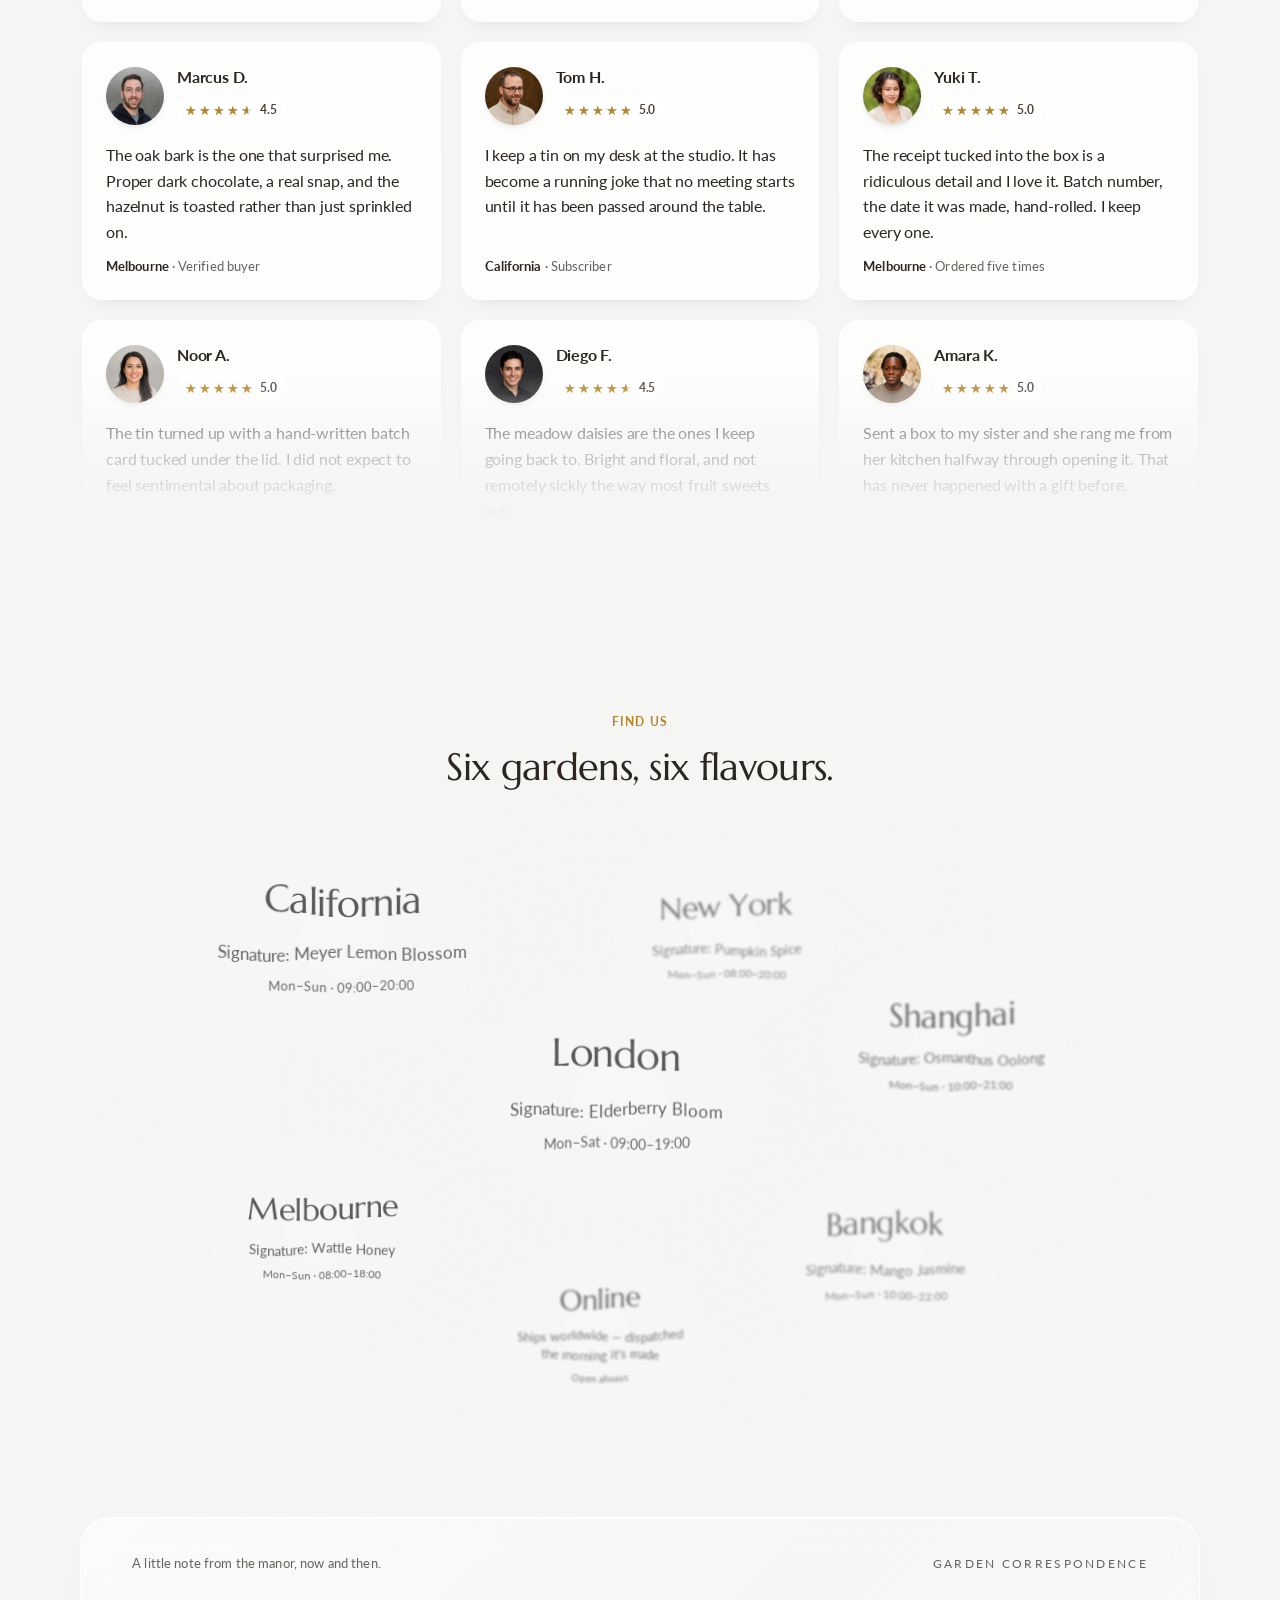
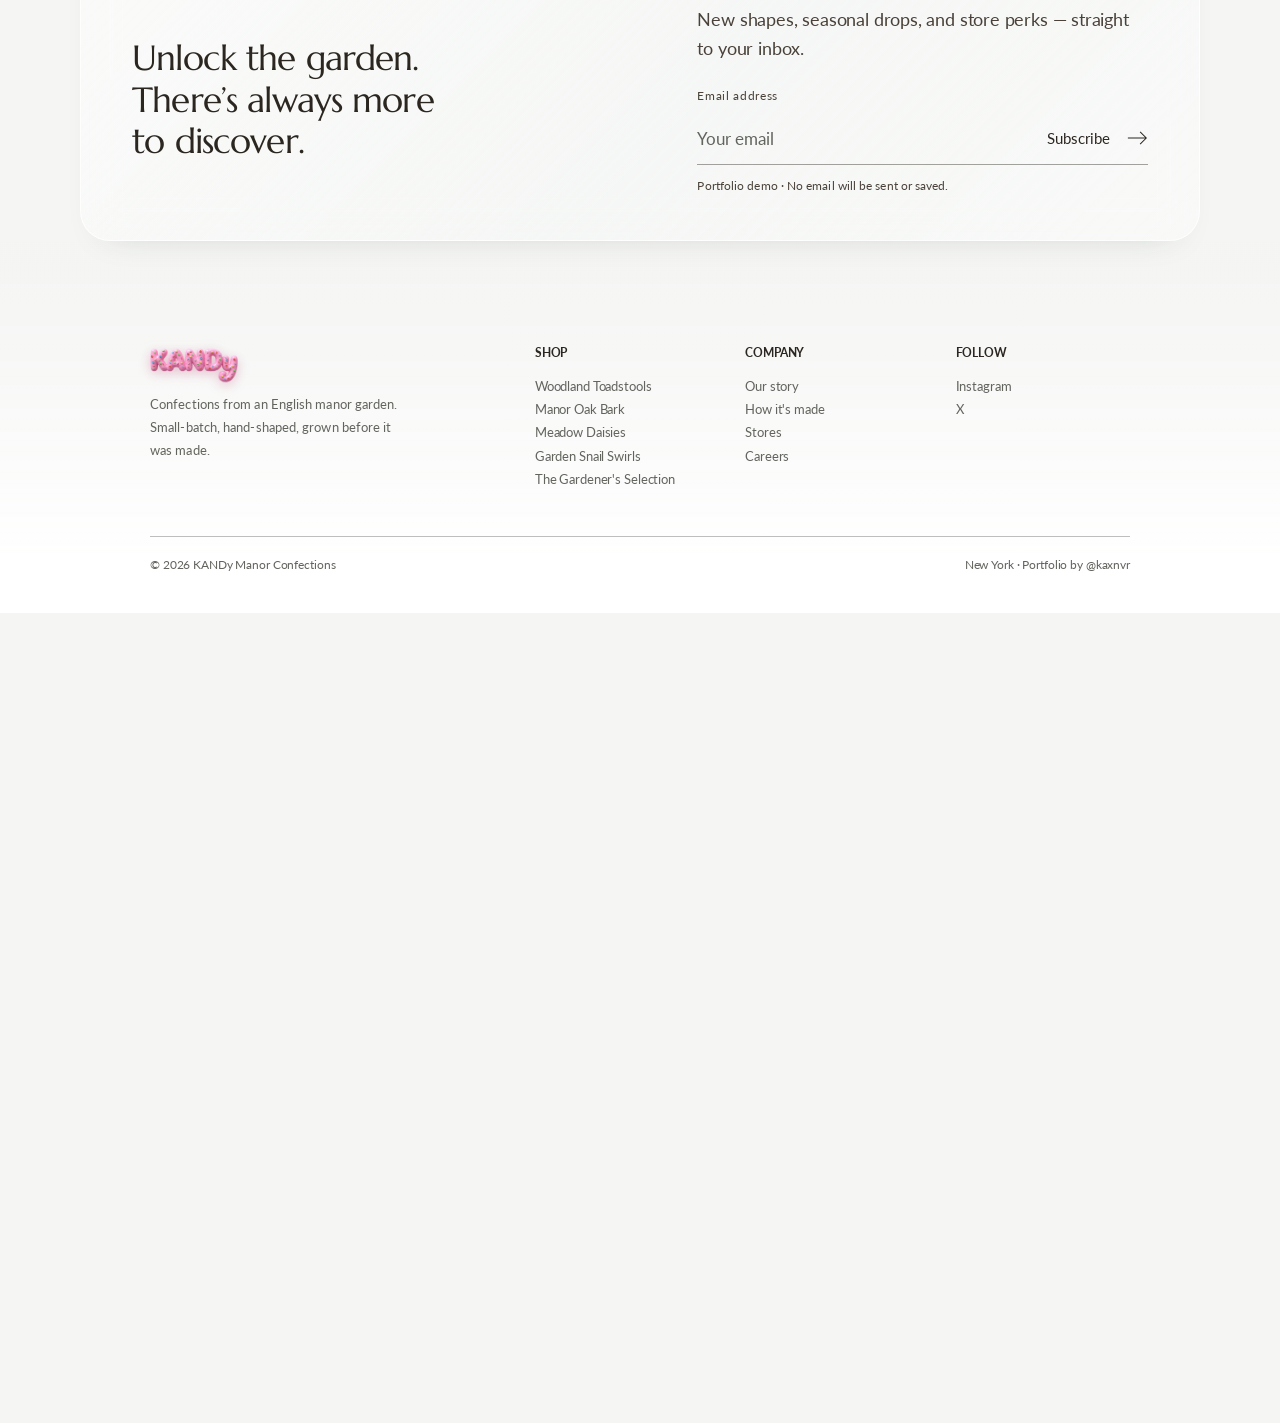
==== commit 7bd34745: "Match share image metadata to its exact dimensions" ====
--- a/index.html
+++ b/index.html
@@ -14,7 +14,7 @@
 <meta property="og:image" content="https://kaxnvr.github.io/kandy/Website/assets/web/kandy-homepage-share-20261008.jpg">
 <meta property="og:image:type" content="image/jpeg">
 <meta property="og:image:width" content="1265">
-<meta property="og:image:height" content="711">
+<meta property="og:image:height" content="712">
 <meta property="og:image:alt" content="The KANDy homepage: pink candy letters in an English manor garden.">
 <meta name="twitter:card" content="summary_large_image">
 <meta name="twitter:title" content="KANDy — Confections from the Manor Garden">
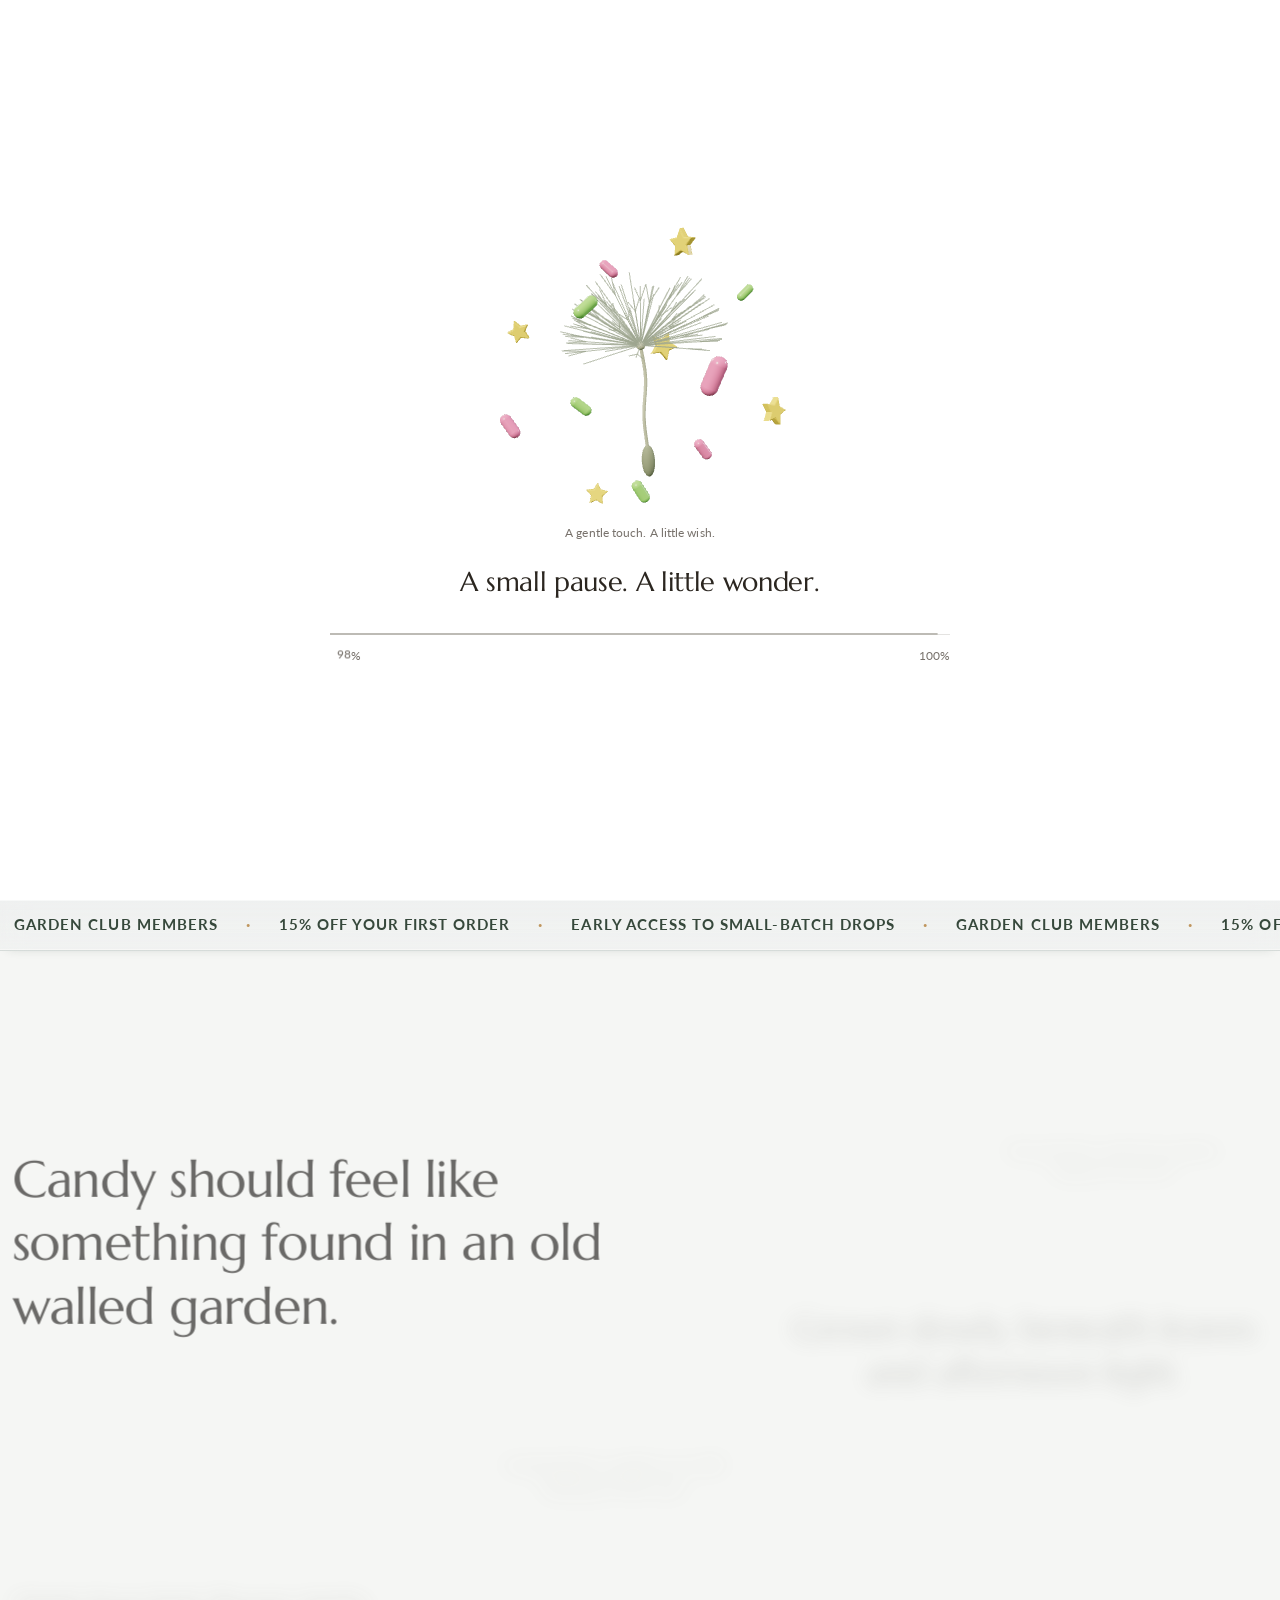
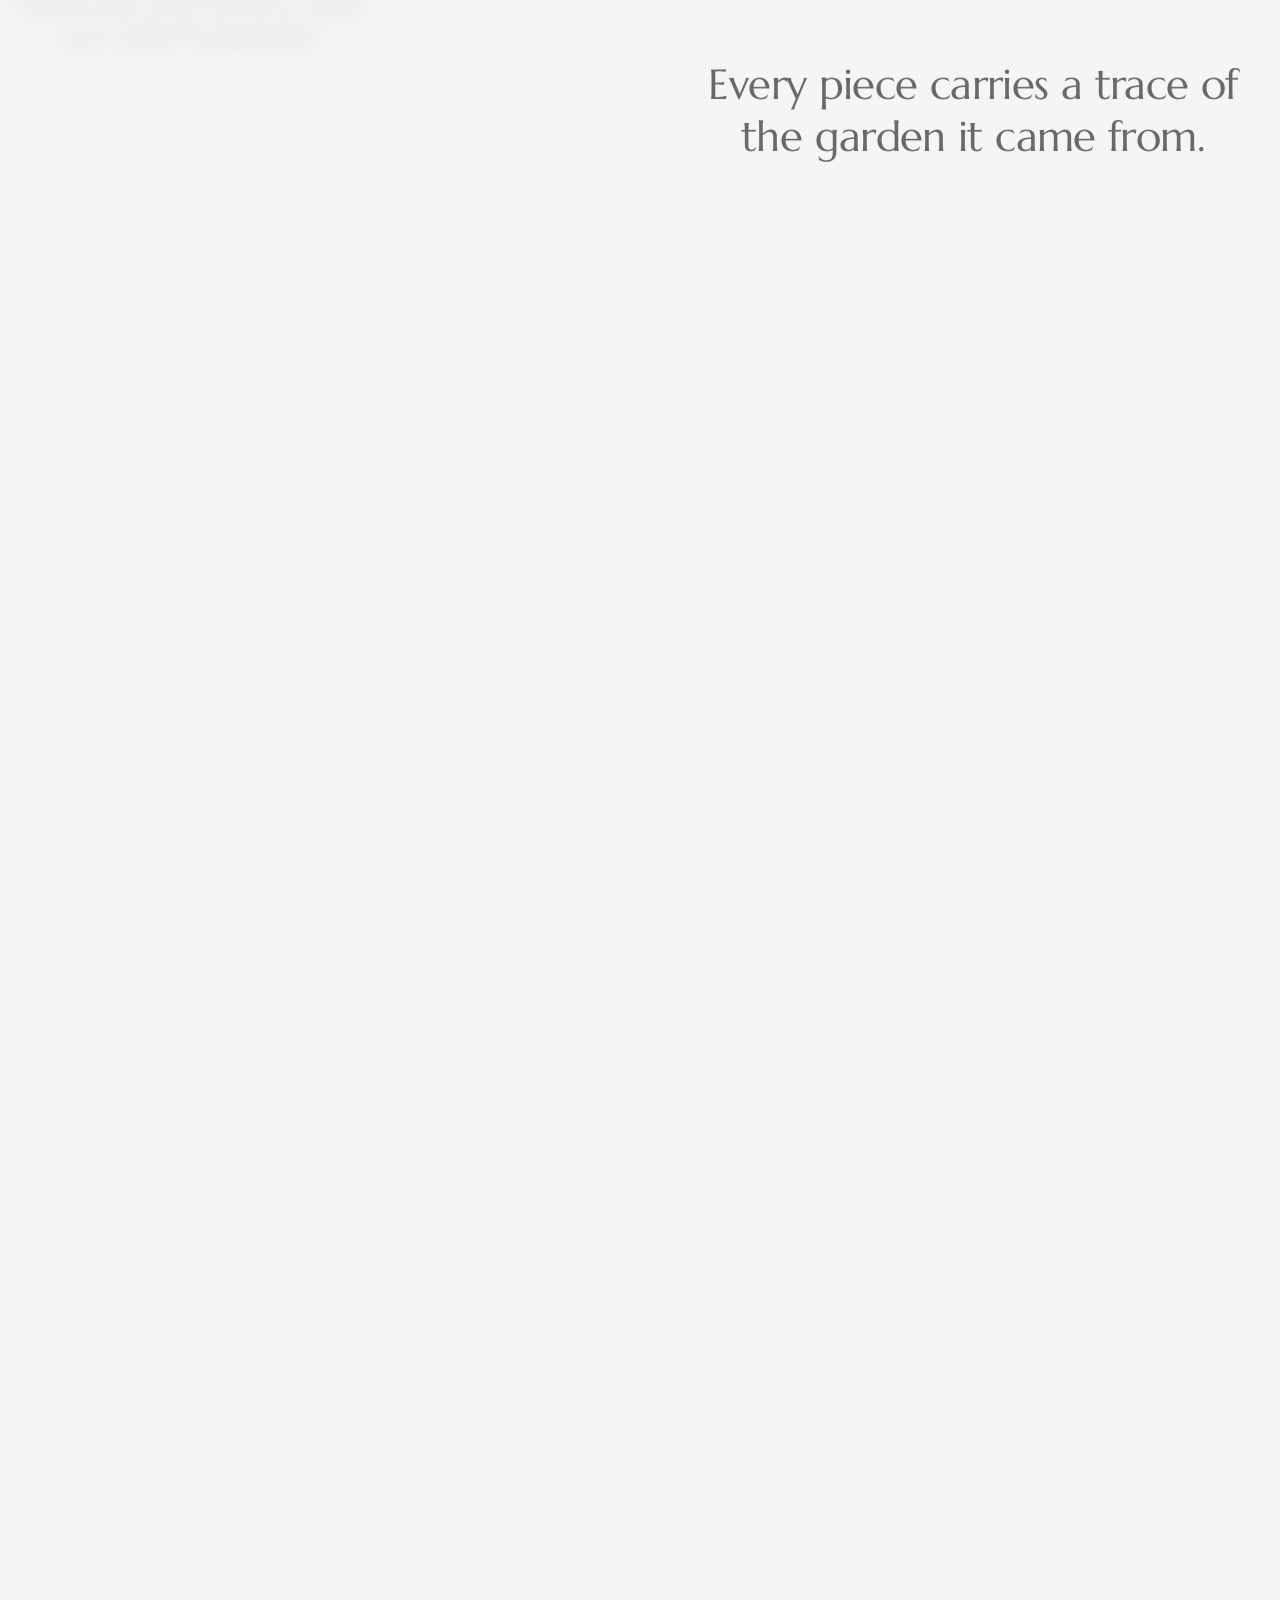
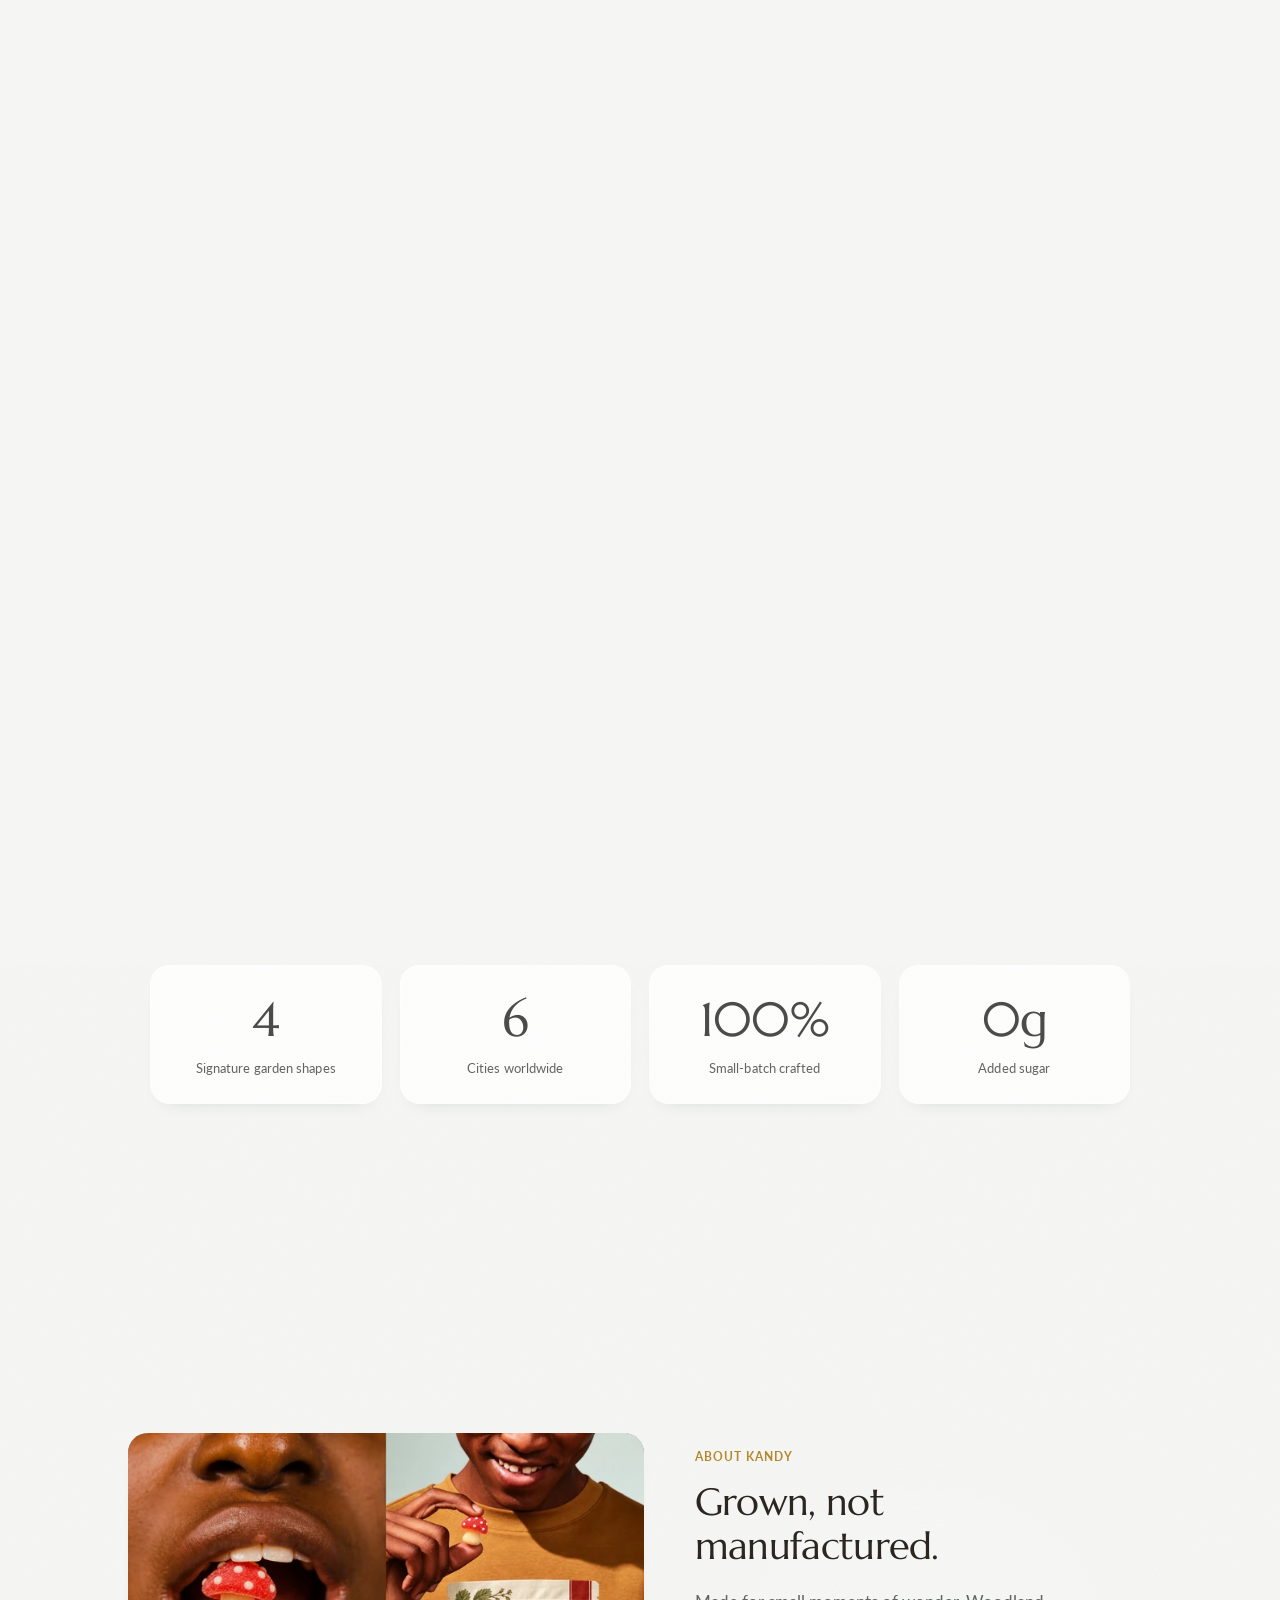
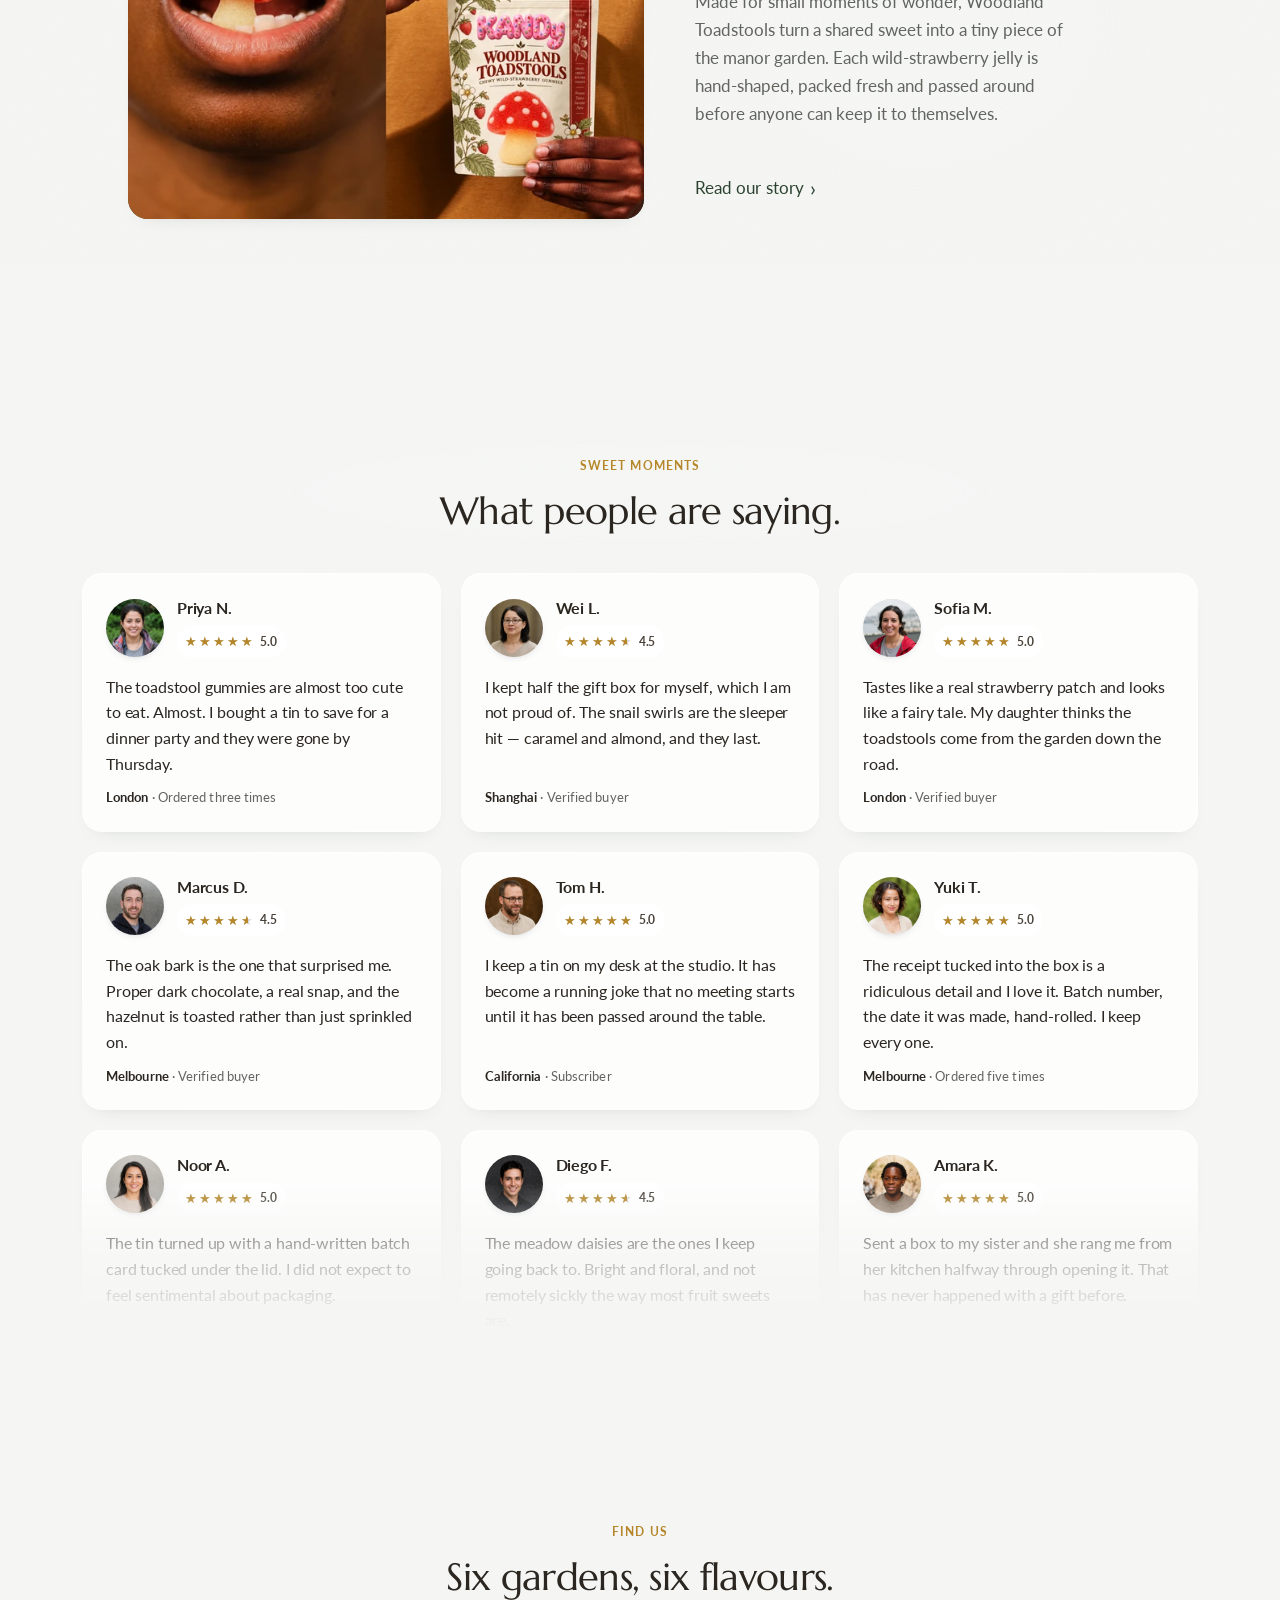
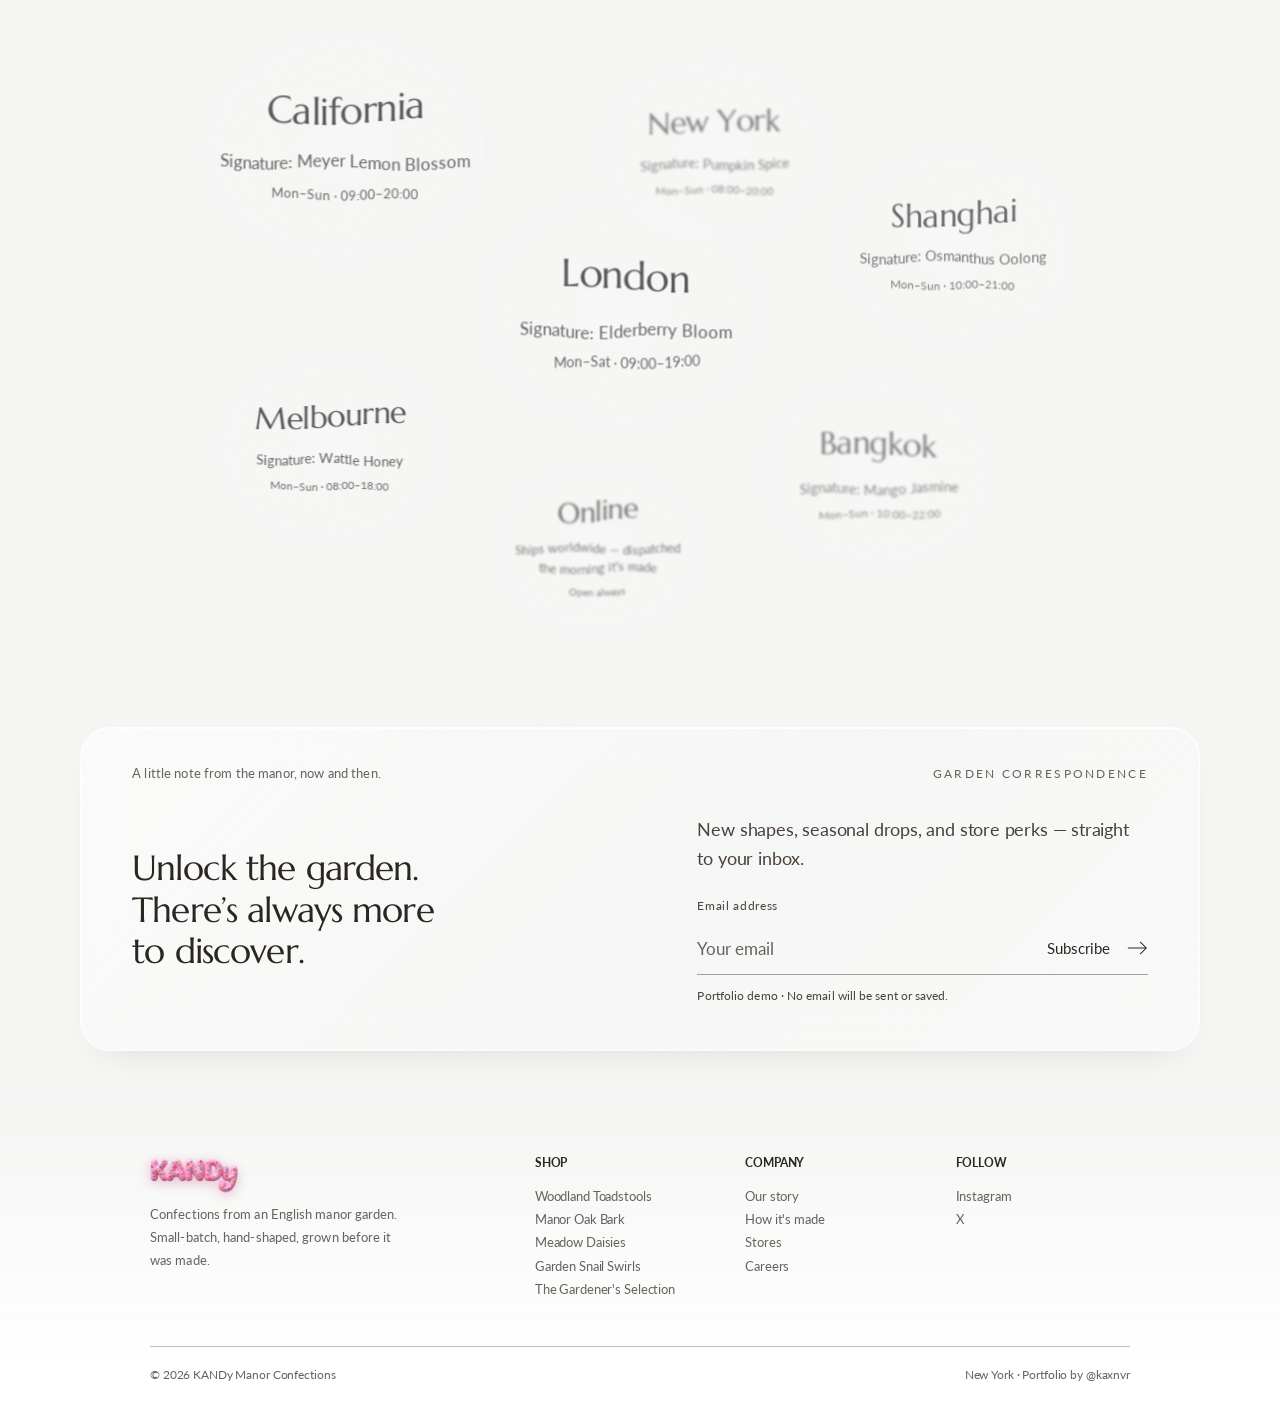
==== commit b767964e: "Restore mobile meadow softness and add clean garden share cover" ====
--- a/index.html
+++ b/index.html
@@ -11,16 +11,17 @@
 <meta property="og:title" content="KANDy — Confections from the Manor Garden">
 <meta property="og:description" content="Confections from an English manor garden. Small-batch, hand-shaped, grown before it was made.">
 <meta property="og:url" content="https://kaxnvr.github.io/kandy/">
-<meta property="og:image" content="https://kaxnvr.github.io/kandy/Website/assets/web/kandy-homepage-share-20261008.jpg">
+<meta property="og:image" content="https://kaxnvr.github.io/kandy/Website/assets/web/kandy-garden-share-20261008.jpg">
+<meta property="og:image:secure_url" content="https://kaxnvr.github.io/kandy/Website/assets/web/kandy-garden-share-20261008.jpg">
 <meta property="og:image:type" content="image/jpeg">
-<meta property="og:image:width" content="1265">
-<meta property="og:image:height" content="712">
-<meta property="og:image:alt" content="The KANDy homepage: pink candy letters in an English manor garden.">
+<meta property="og:image:width" content="2100">
+<meta property="og:image:height" content="1102">
+<meta property="og:image:alt" content="Pink KANDy candy letters in soft green grass beneath blue sky and white clouds.">
 <meta name="twitter:card" content="summary_large_image">
 <meta name="twitter:title" content="KANDy — Confections from the Manor Garden">
 <meta name="twitter:description" content="Confections from an English manor garden. Small-batch, hand-shaped, grown before it was made.">
-<meta name="twitter:image" content="https://kaxnvr.github.io/kandy/Website/assets/web/kandy-homepage-share-20261008.jpg">
-<meta name="twitter:image:alt" content="The KANDy homepage: pink candy letters in an English manor garden.">
+<meta name="twitter:image" content="https://kaxnvr.github.io/kandy/Website/assets/web/kandy-garden-share-20261008.jpg">
+<meta name="twitter:image:alt" content="Pink KANDy candy letters in soft green grass beneath blue sky and white clouds.">
 <link rel="icon" type="image/png" sizes="128x128" href="./Website/assets/web/optimized/kandy-k-favicon-20261008.png">
 <script>location.replace('./Website/design-a-receipt.html' + location.search + location.hash);</script>
 <noscript><meta http-equiv="refresh" content="0;url=./Website/design-a-receipt.html"></noscript>
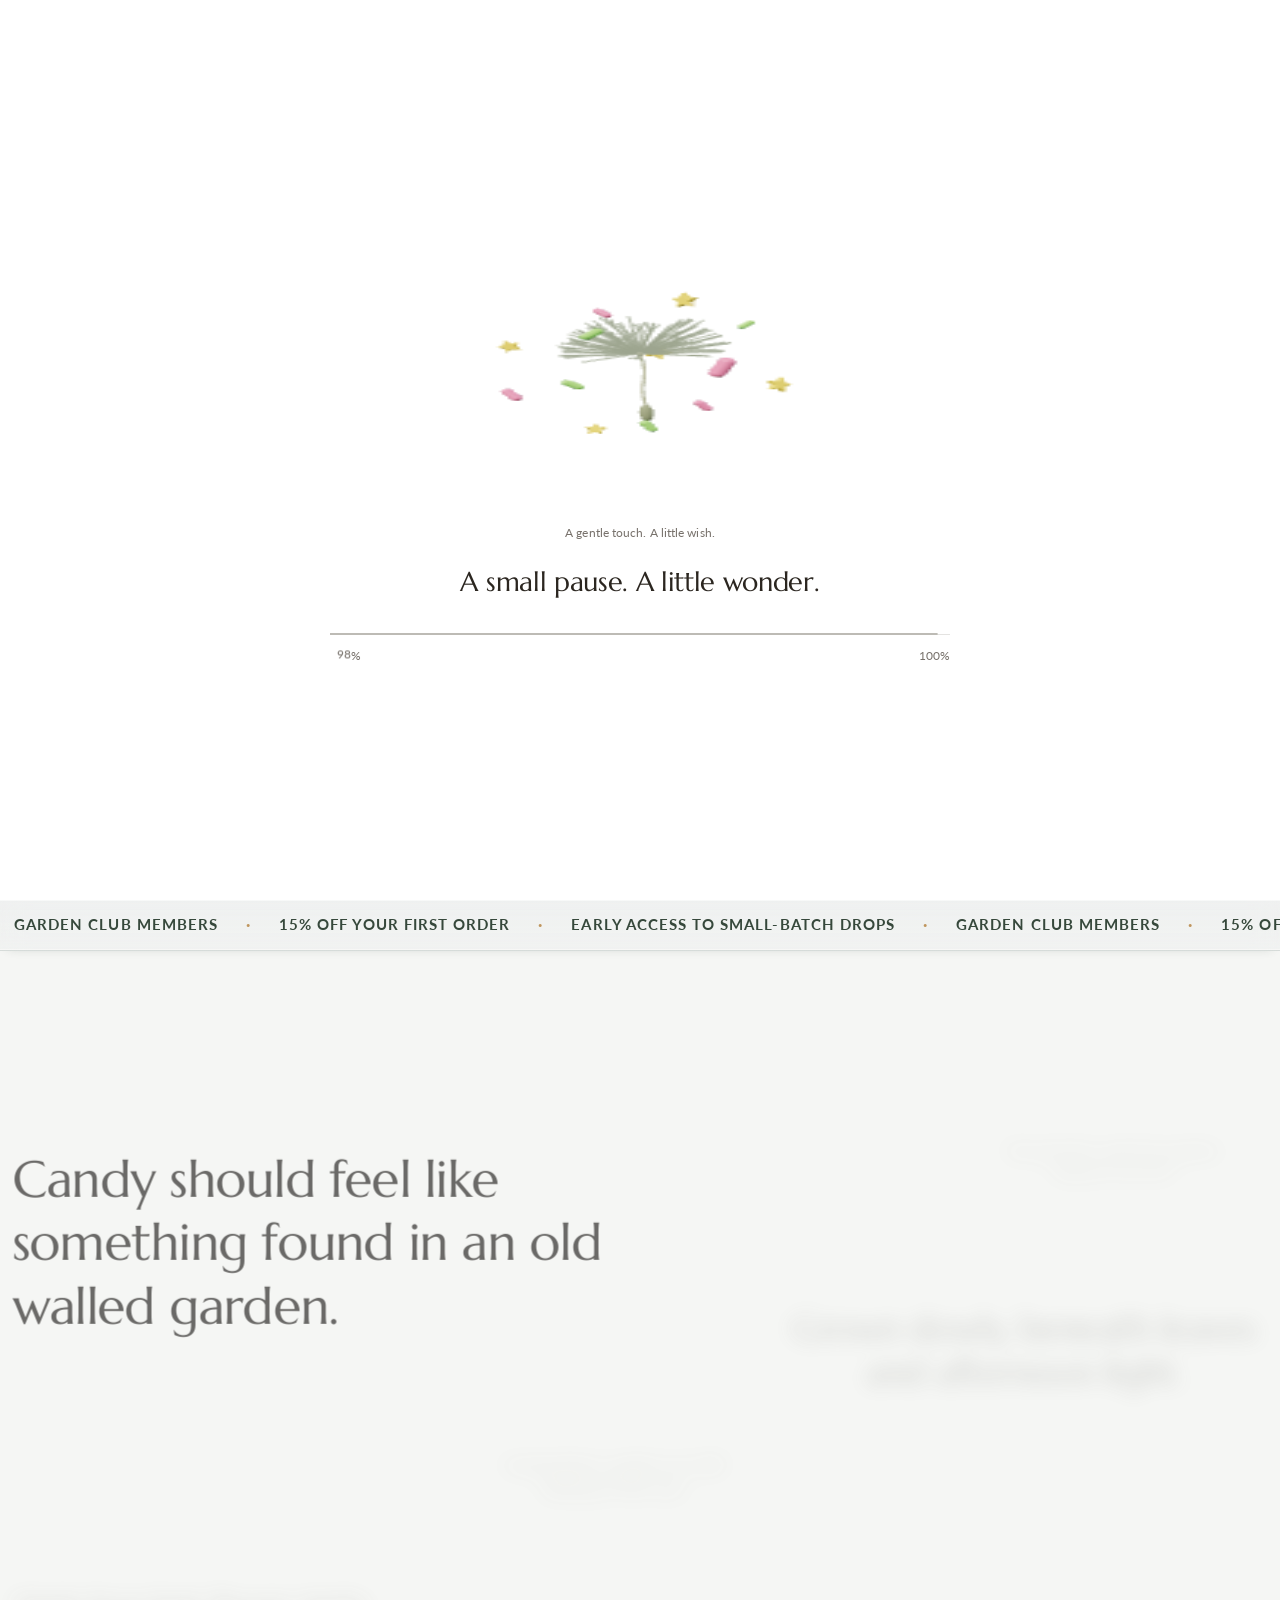
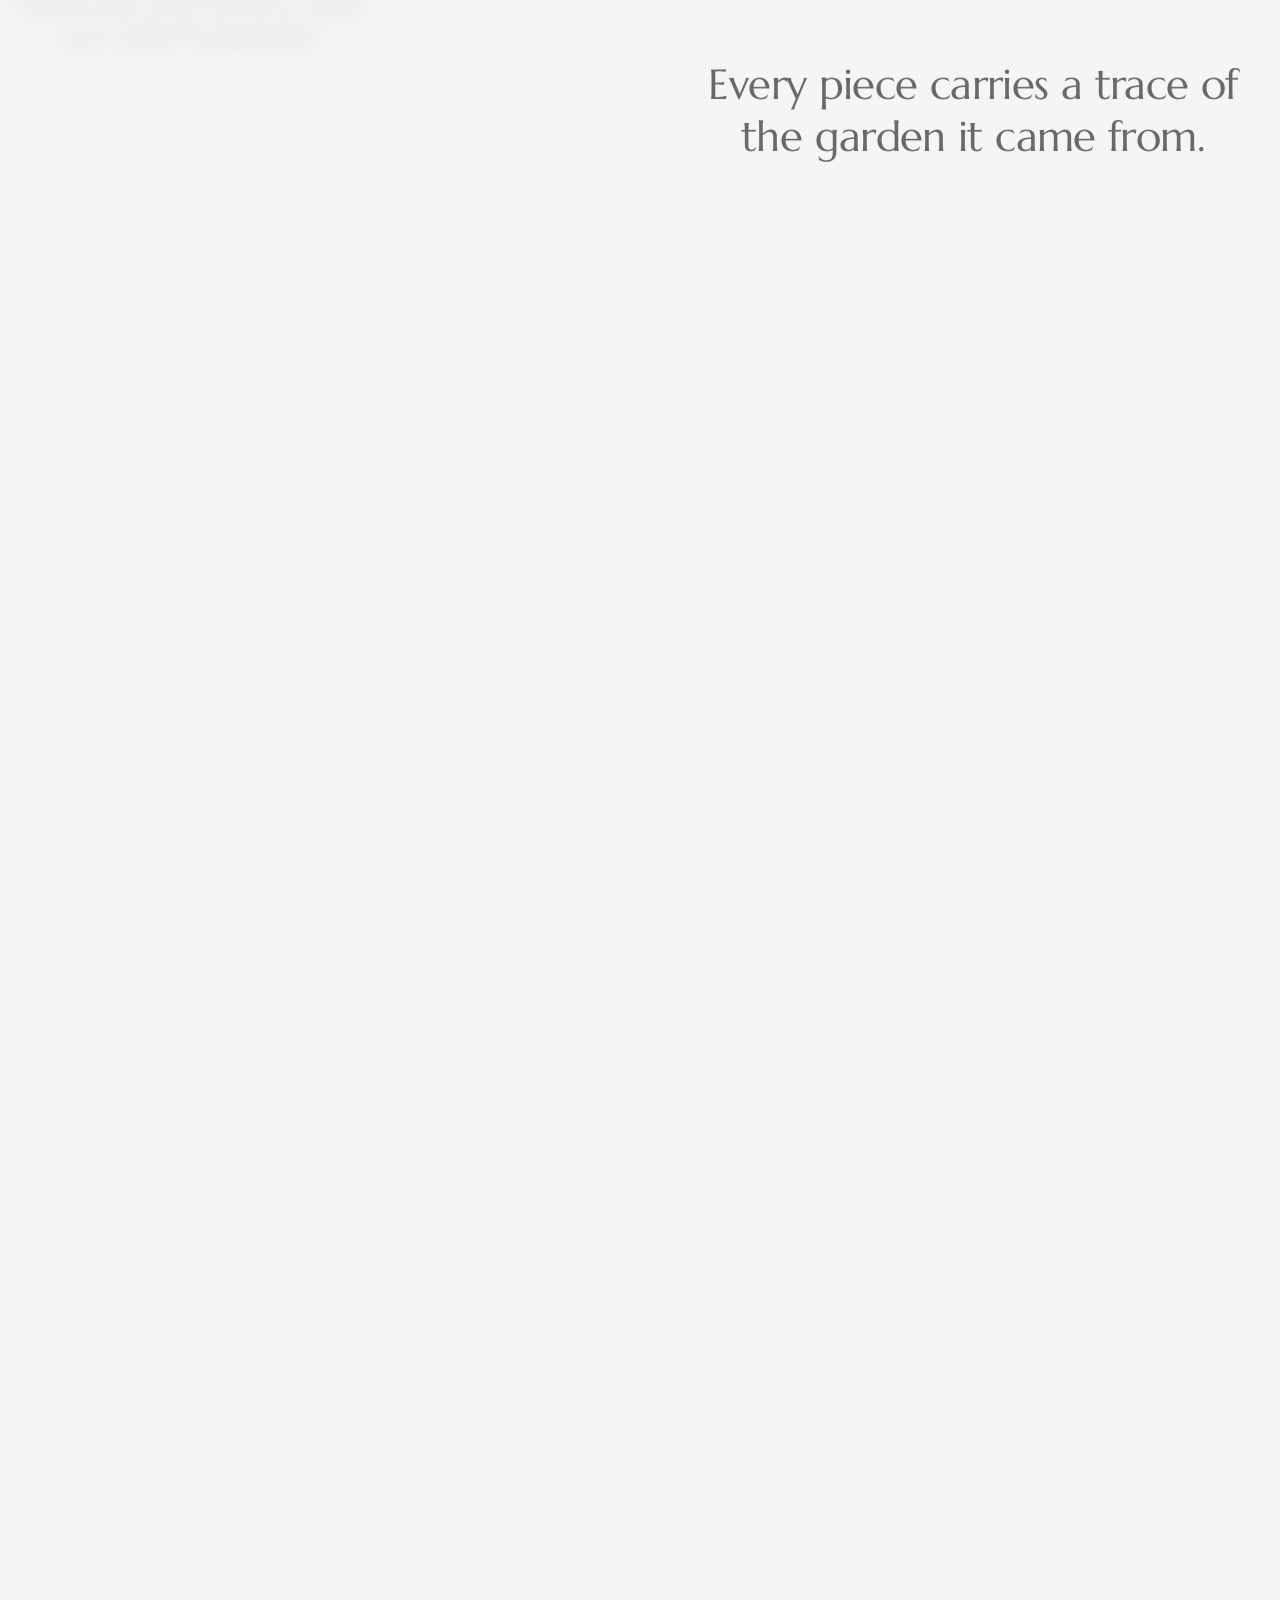
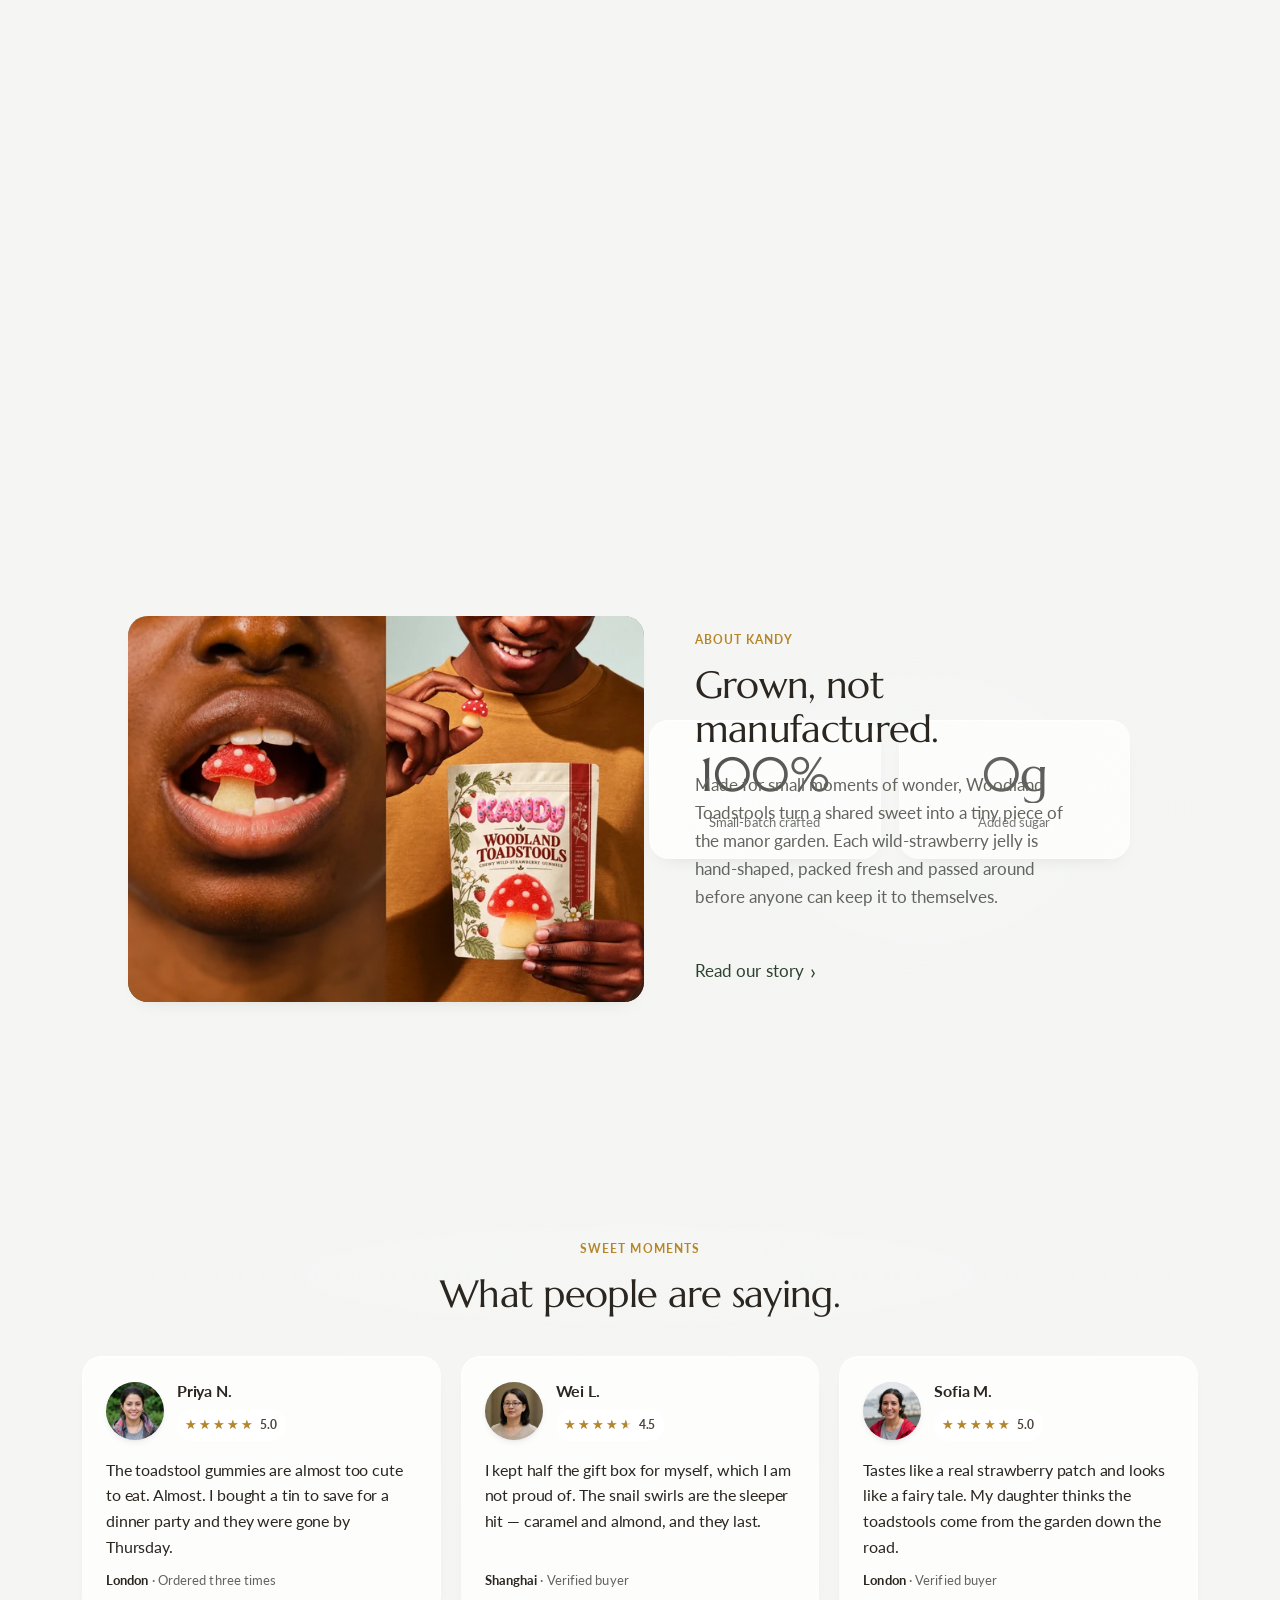
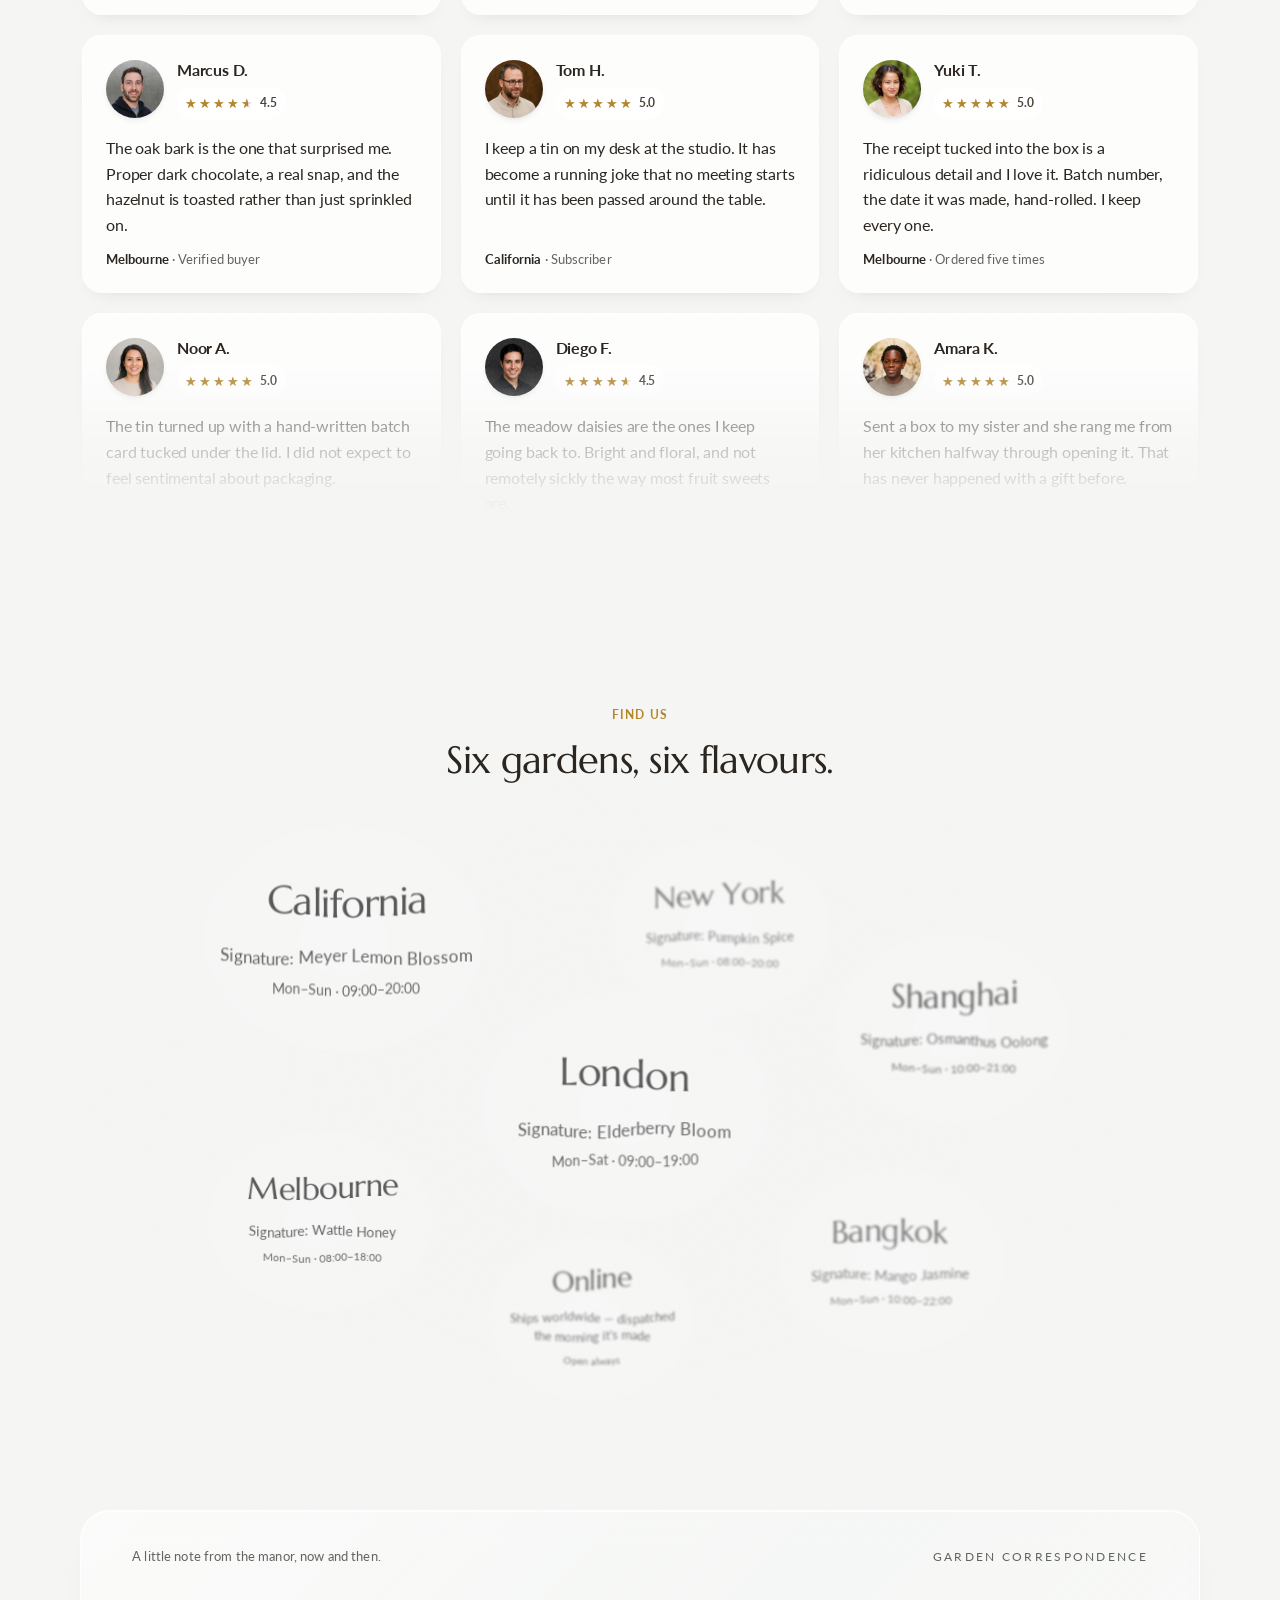
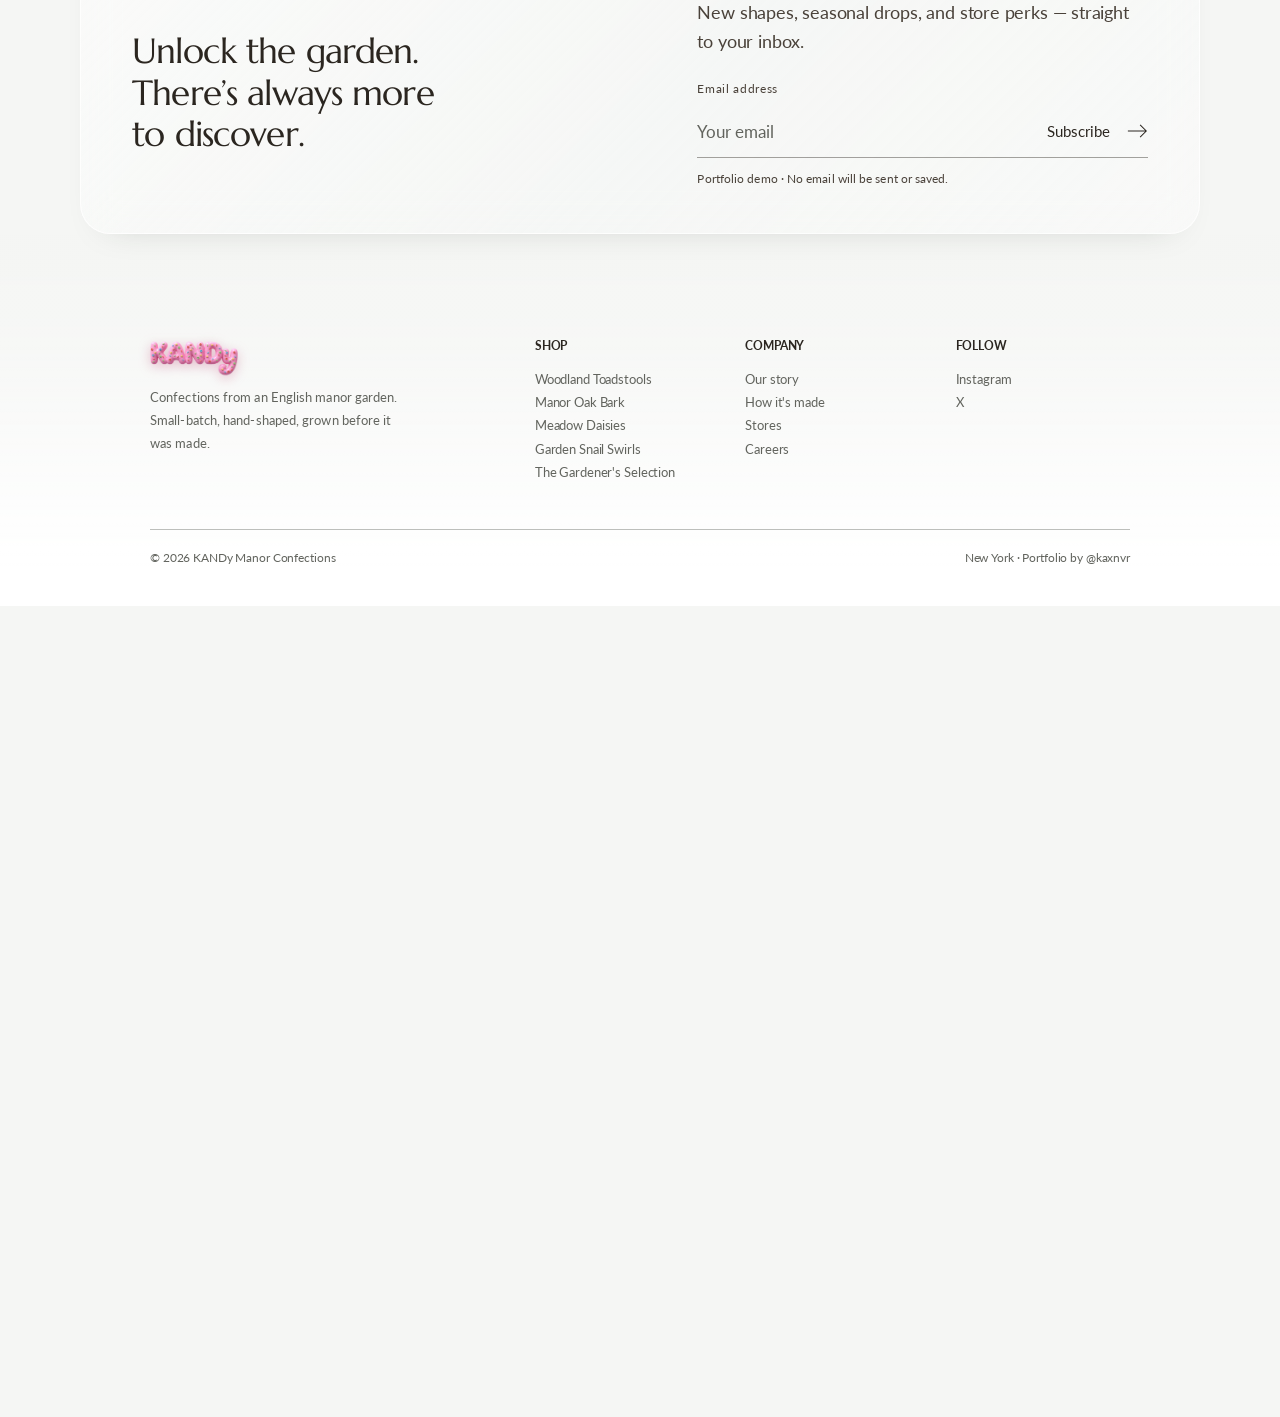
==== commit 19b854cc: "Soften HD share cover and correct phone meadow composition" ====
--- a/index.html
+++ b/index.html
@@ -11,16 +11,16 @@
 <meta property="og:title" content="KANDy — Confections from the Manor Garden">
 <meta property="og:description" content="Confections from an English manor garden. Small-batch, hand-shaped, grown before it was made.">
 <meta property="og:url" content="https://kaxnvr.github.io/kandy/">
-<meta property="og:image" content="https://kaxnvr.github.io/kandy/Website/assets/web/kandy-garden-share-20261008.jpg">
-<meta property="og:image:secure_url" content="https://kaxnvr.github.io/kandy/Website/assets/web/kandy-garden-share-20261008.jpg">
+<meta property="og:image" content="https://kaxnvr.github.io/kandy/Website/assets/web/kandy-garden-share-hd-20261008.jpg">
+<meta property="og:image:secure_url" content="https://kaxnvr.github.io/kandy/Website/assets/web/kandy-garden-share-hd-20261008.jpg">
 <meta property="og:image:type" content="image/jpeg">
-<meta property="og:image:width" content="2100">
-<meta property="og:image:height" content="1102">
+<meta property="og:image:width" content="1730">
+<meta property="og:image:height" content="909">
 <meta property="og:image:alt" content="Pink KANDy candy letters in soft green grass beneath blue sky and white clouds.">
 <meta name="twitter:card" content="summary_large_image">
 <meta name="twitter:title" content="KANDy — Confections from the Manor Garden">
 <meta name="twitter:description" content="Confections from an English manor garden. Small-batch, hand-shaped, grown before it was made.">
-<meta name="twitter:image" content="https://kaxnvr.github.io/kandy/Website/assets/web/kandy-garden-share-20261008.jpg">
+<meta name="twitter:image" content="https://kaxnvr.github.io/kandy/Website/assets/web/kandy-garden-share-hd-20261008.jpg">
 <meta name="twitter:image:alt" content="Pink KANDy candy letters in soft green grass beneath blue sky and white clouds.">
 <link rel="icon" type="image/png" sizes="128x128" href="./Website/assets/web/optimized/kandy-k-favicon-20261008.png">
 <script>location.replace('./Website/design-a-receipt.html' + location.search + location.hash);</script>
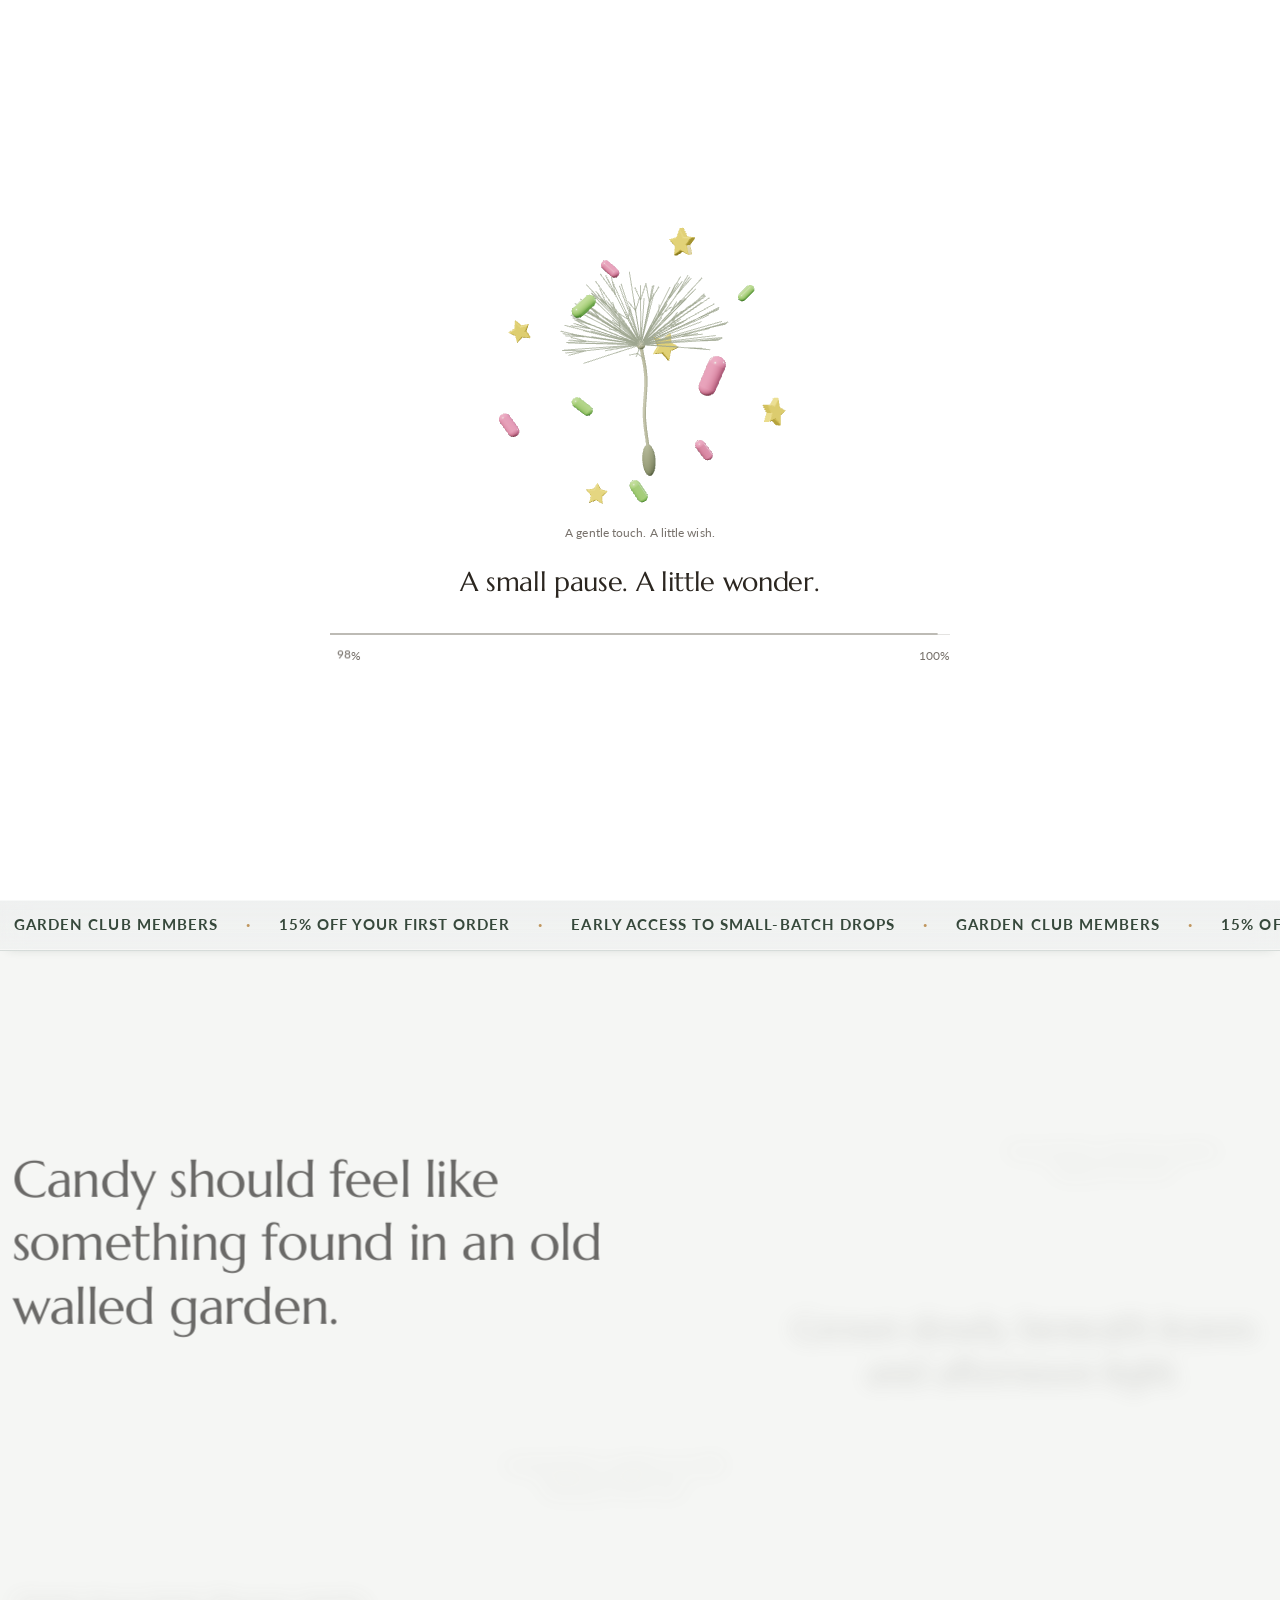
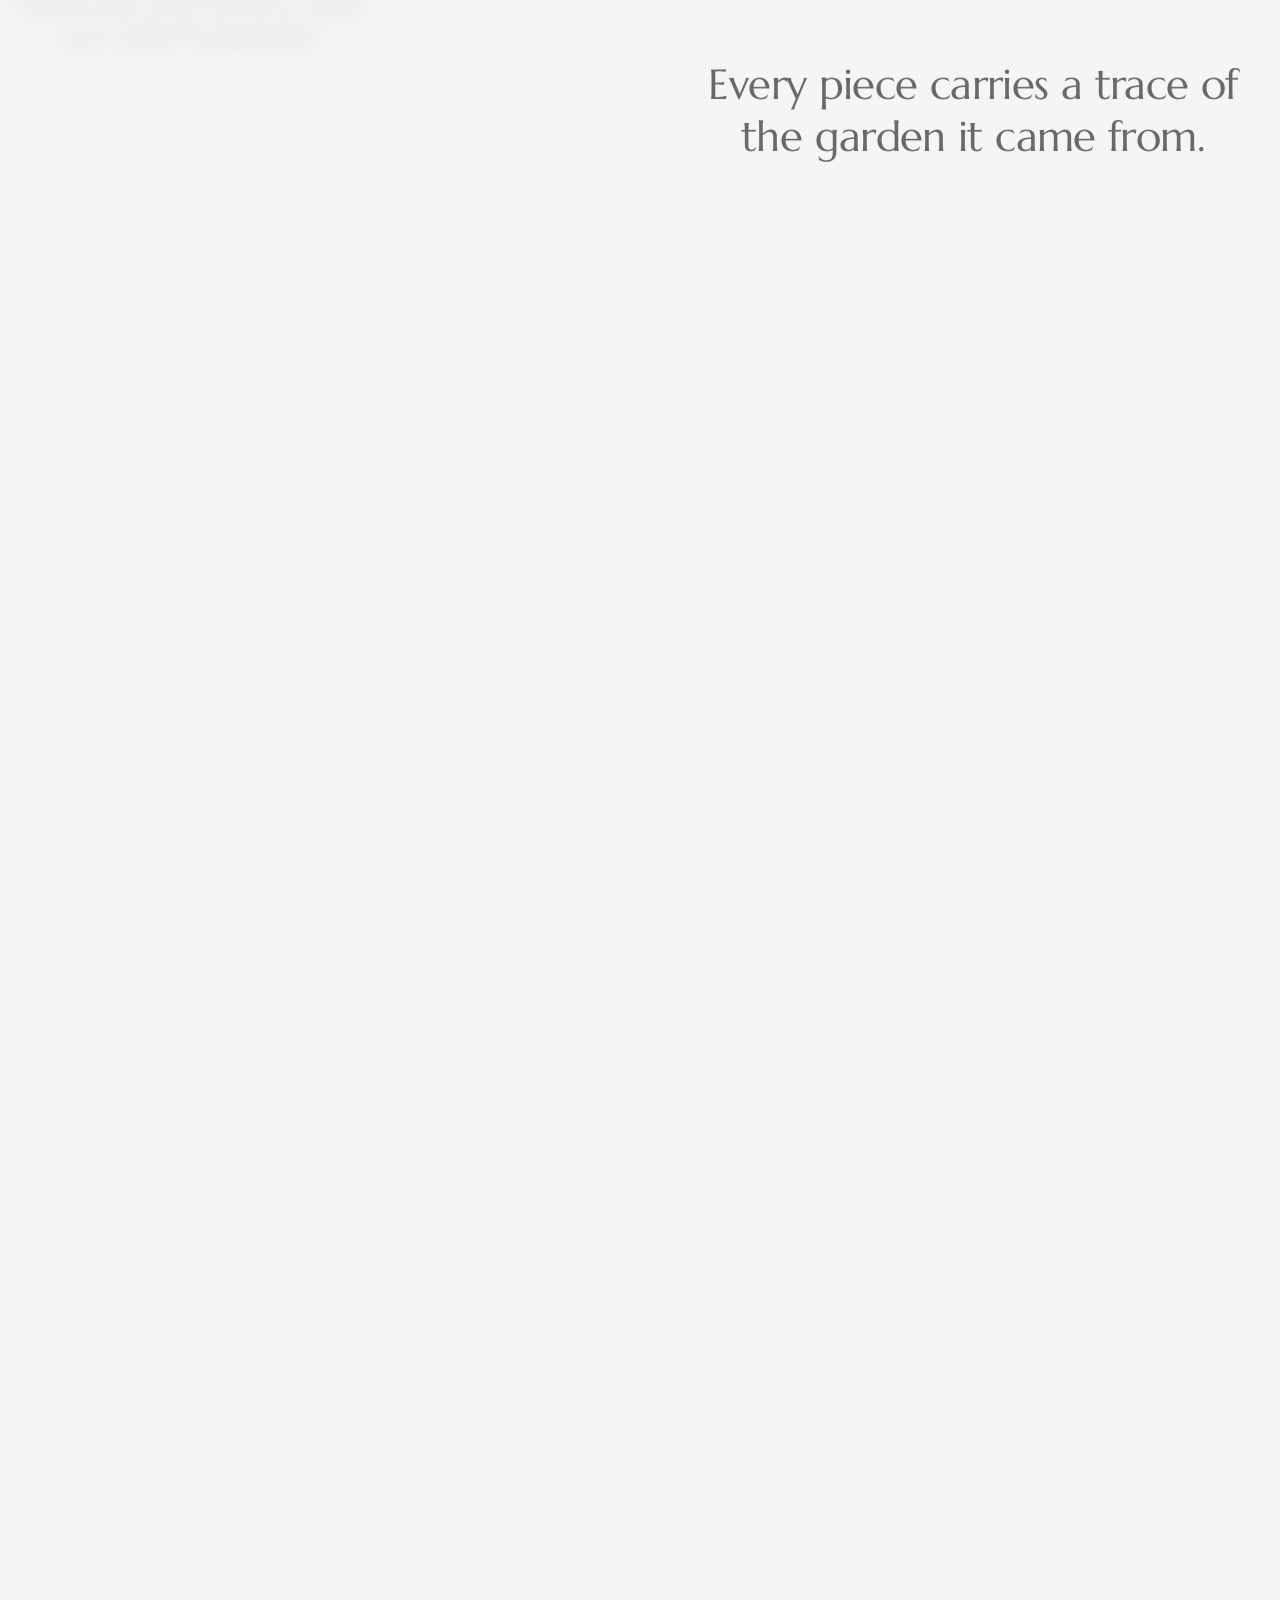
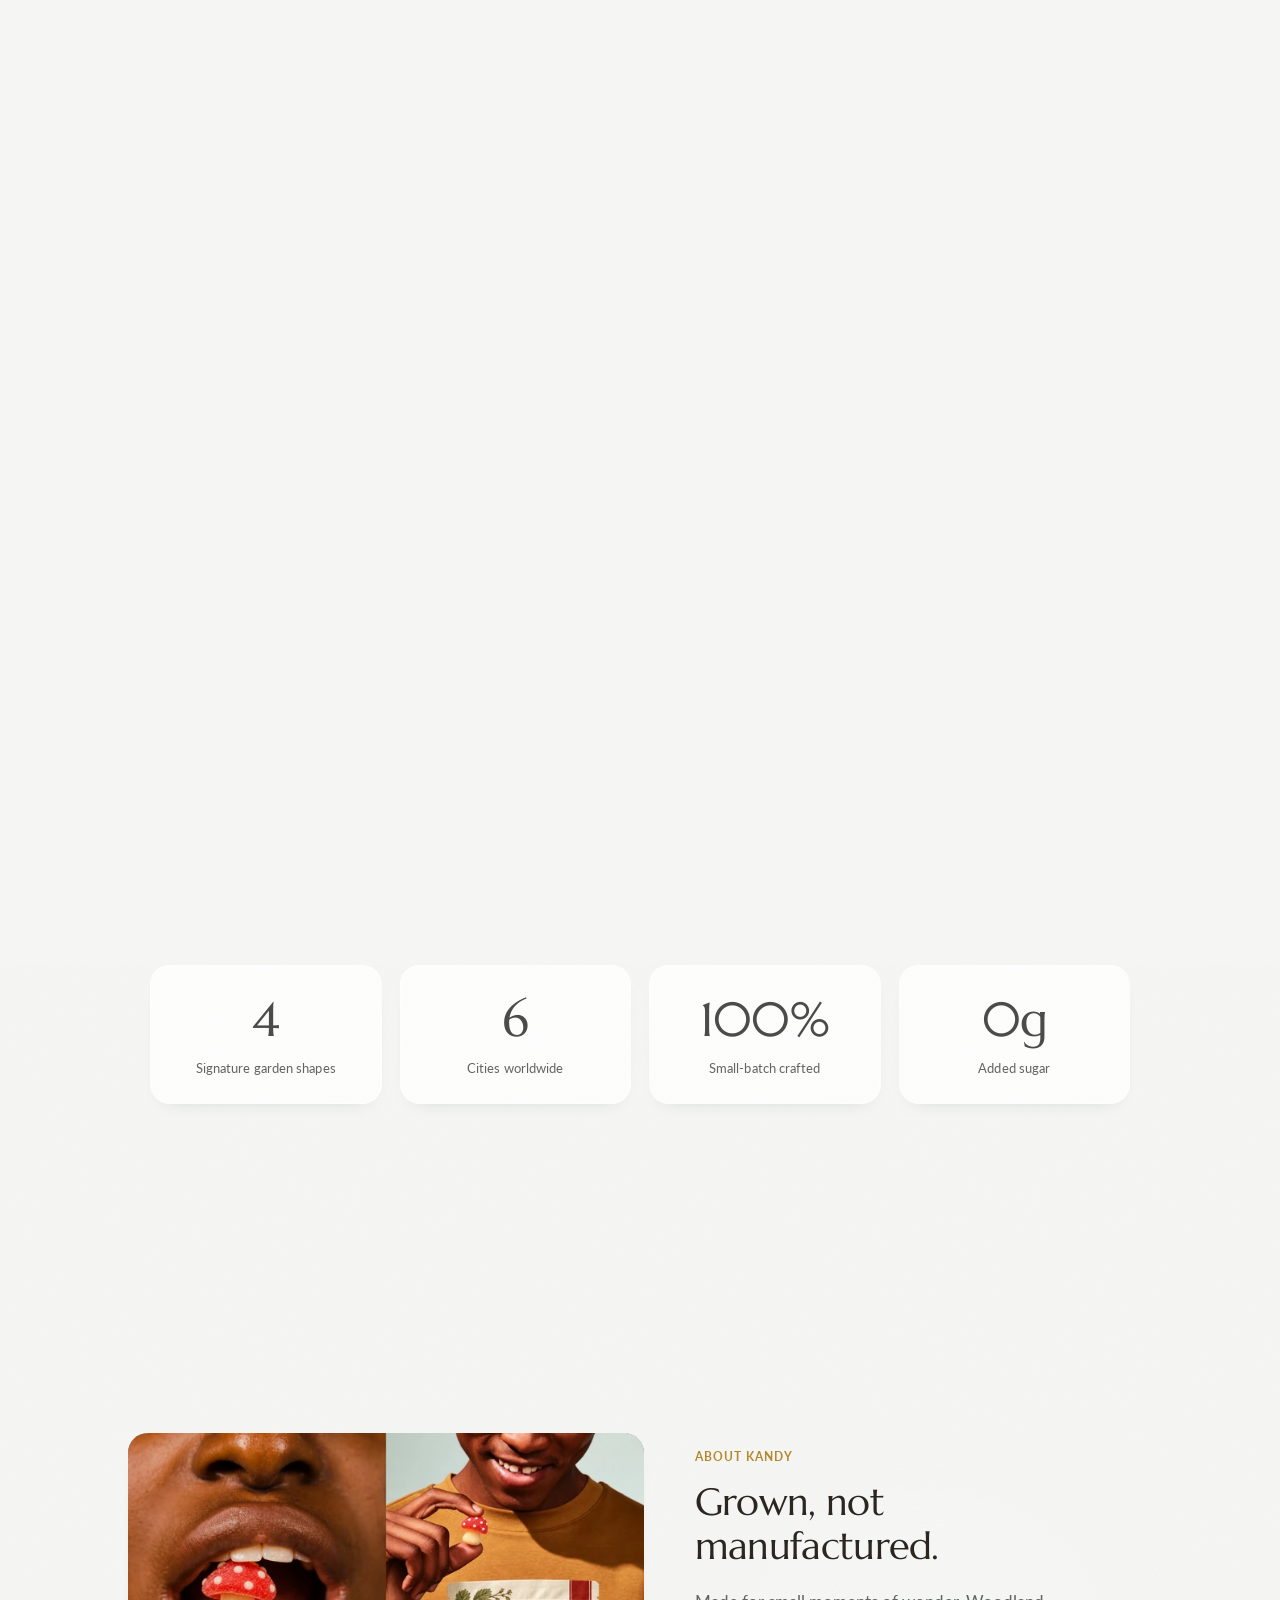
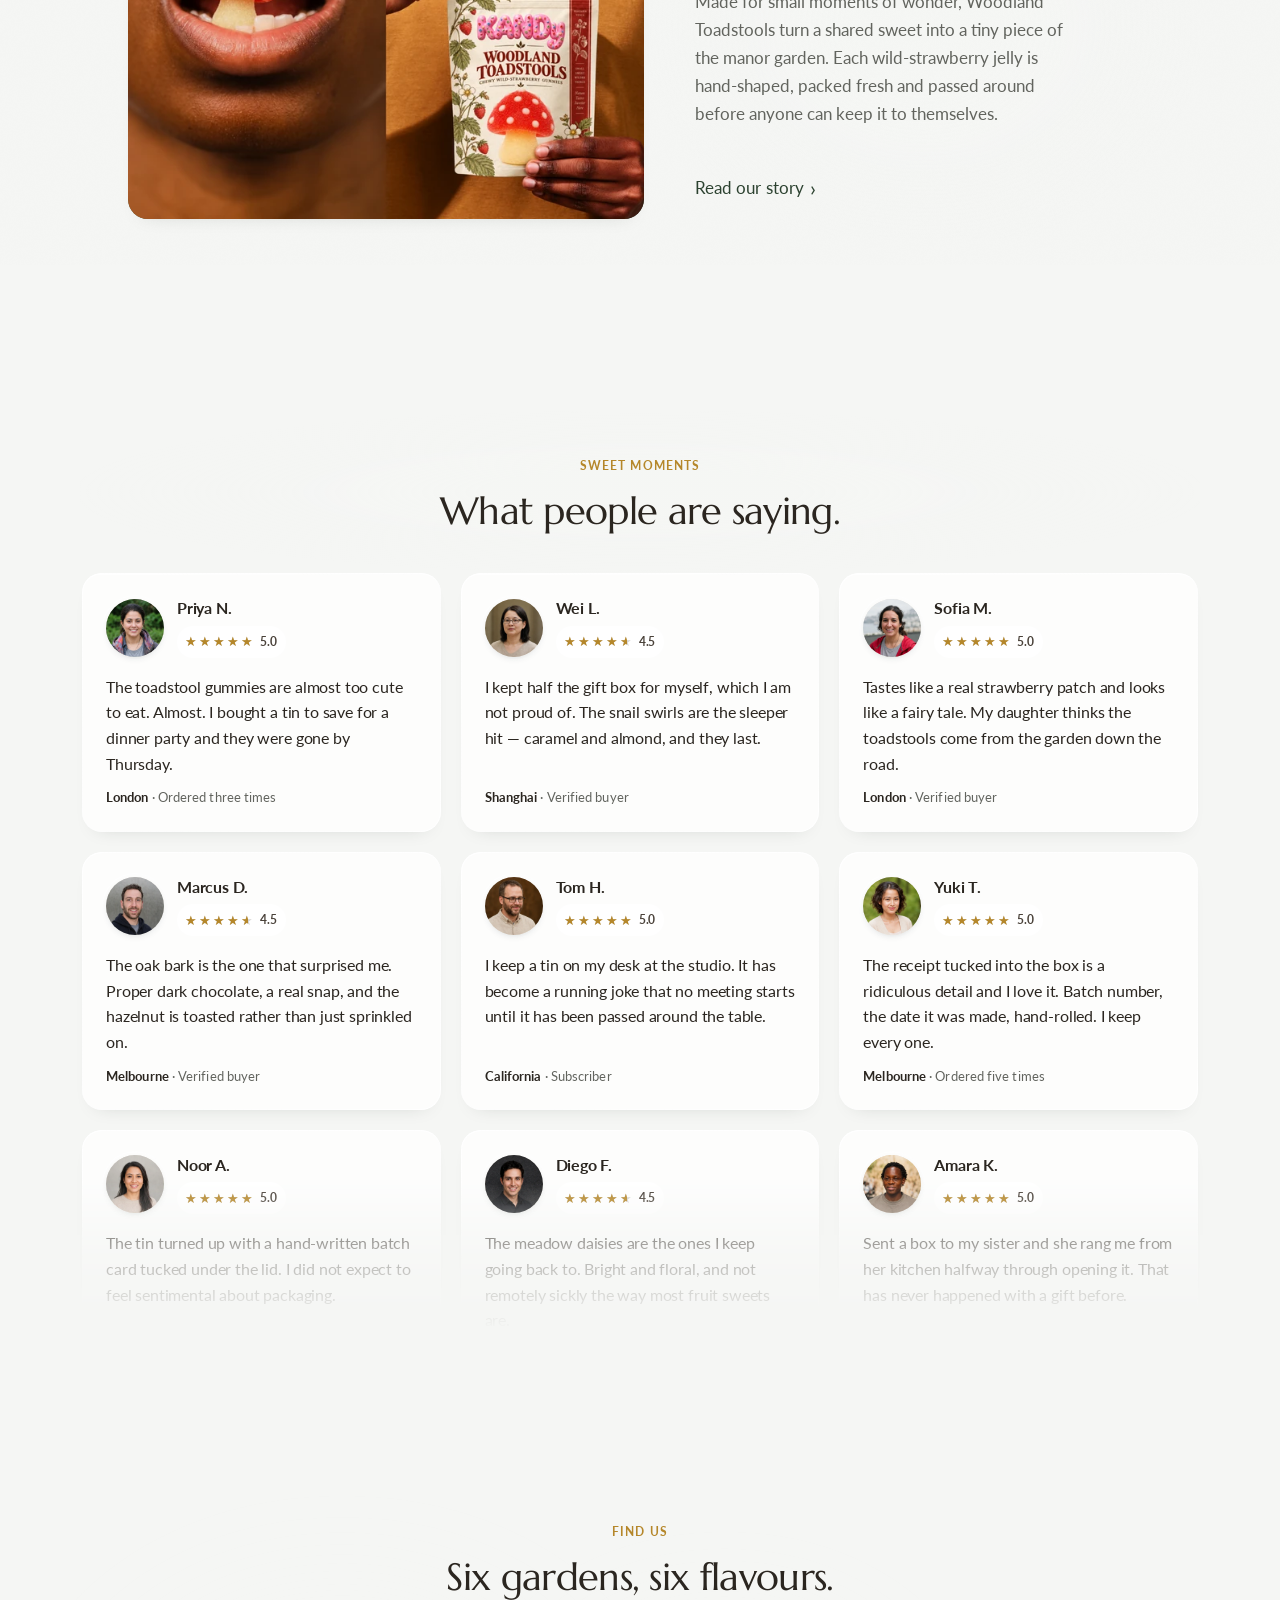
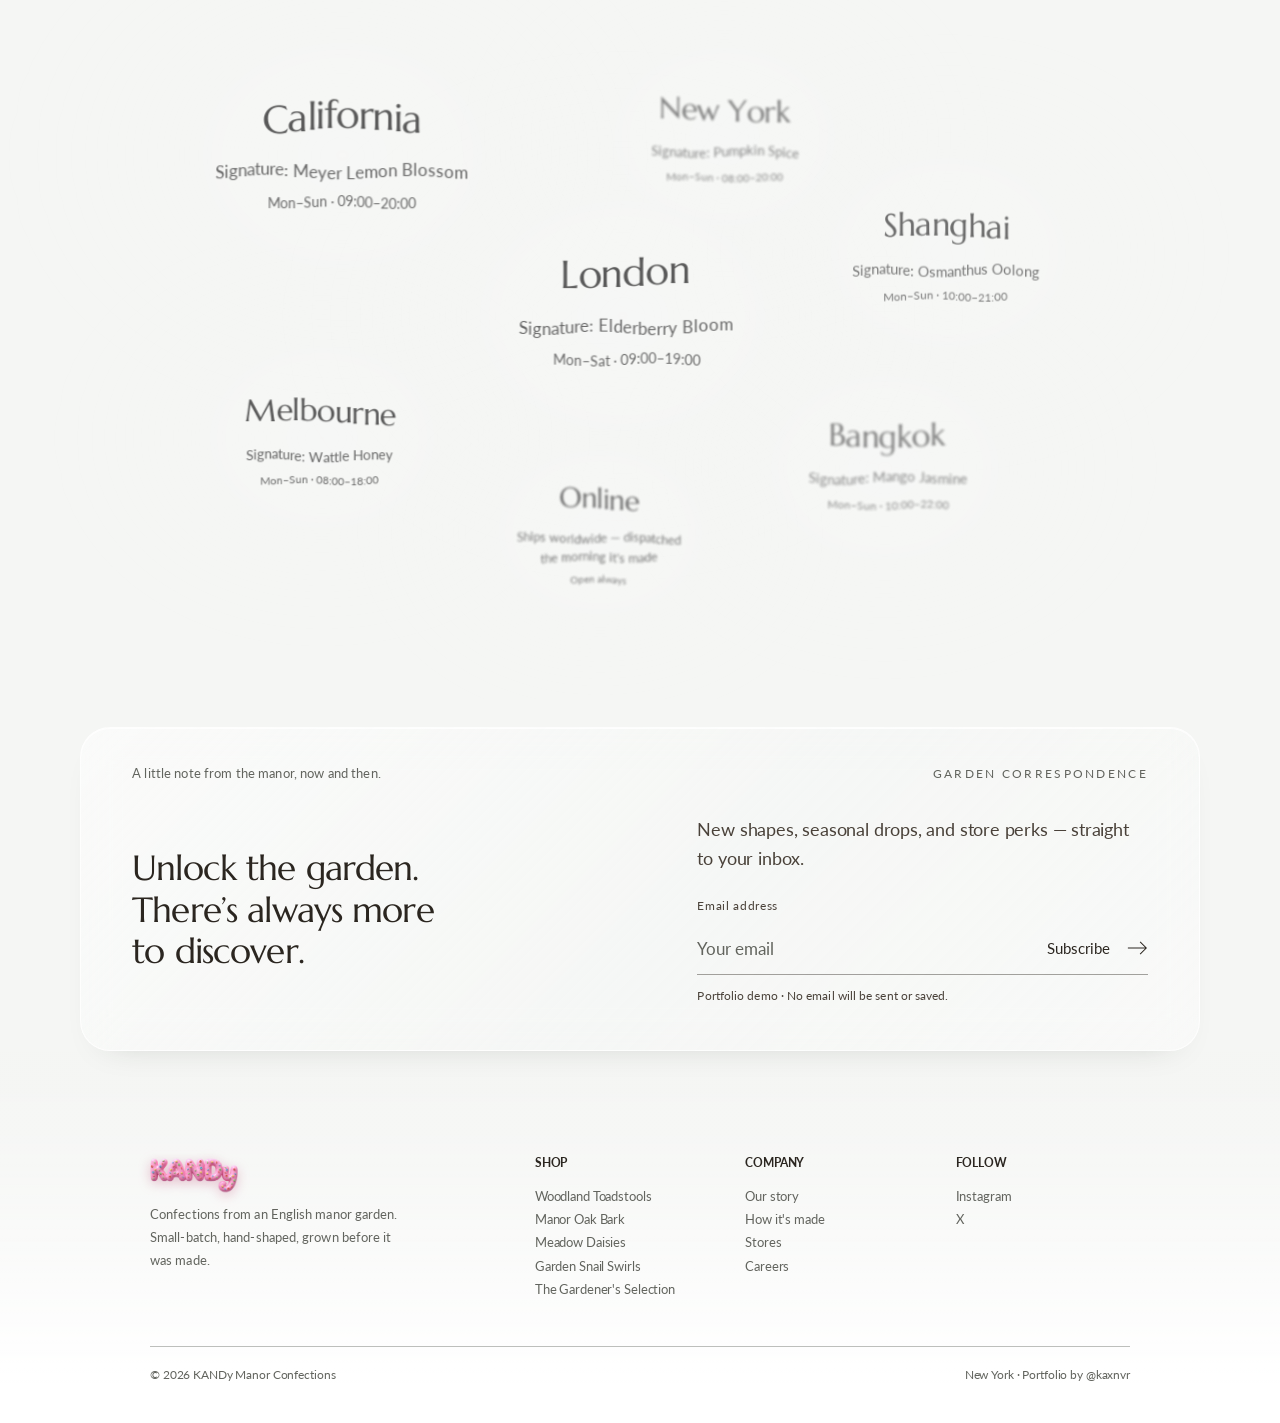
==== commit 21f4eeaa: "Use selected garden screenshot as clean sharing cover" ====
--- a/index.html
+++ b/index.html
@@ -11,16 +11,16 @@
 <meta property="og:title" content="KANDy — Confections from the Manor Garden">
 <meta property="og:description" content="Confections from an English manor garden. Small-batch, hand-shaped, grown before it was made.">
 <meta property="og:url" content="https://kaxnvr.github.io/kandy/">
-<meta property="og:image" content="https://kaxnvr.github.io/kandy/Website/assets/web/kandy-garden-share-hd-20261008.jpg">
-<meta property="og:image:secure_url" content="https://kaxnvr.github.io/kandy/Website/assets/web/kandy-garden-share-hd-20261008.jpg">
+<meta property="og:image" content="https://kaxnvr.github.io/kandy/Website/assets/web/kandy-garden-share-screenshot-20261008.jpg">
+<meta property="og:image:secure_url" content="https://kaxnvr.github.io/kandy/Website/assets/web/kandy-garden-share-screenshot-20261008.jpg">
 <meta property="og:image:type" content="image/jpeg">
-<meta property="og:image:width" content="1730">
-<meta property="og:image:height" content="909">
+<meta property="og:image:width" content="1627">
+<meta property="og:image:height" content="967">
 <meta property="og:image:alt" content="Pink KANDy candy letters in soft green grass beneath blue sky and white clouds.">
 <meta name="twitter:card" content="summary_large_image">
 <meta name="twitter:title" content="KANDy — Confections from the Manor Garden">
 <meta name="twitter:description" content="Confections from an English manor garden. Small-batch, hand-shaped, grown before it was made.">
-<meta name="twitter:image" content="https://kaxnvr.github.io/kandy/Website/assets/web/kandy-garden-share-hd-20261008.jpg">
+<meta name="twitter:image" content="https://kaxnvr.github.io/kandy/Website/assets/web/kandy-garden-share-screenshot-20261008.jpg">
 <meta name="twitter:image:alt" content="Pink KANDy candy letters in soft green grass beneath blue sky and white clouds.">
 <link rel="icon" type="image/png" sizes="128x128" href="./Website/assets/web/optimized/kandy-k-favicon-20261008.png">
 <script>location.replace('./Website/design-a-receipt.html' + location.search + location.hash);</script>
